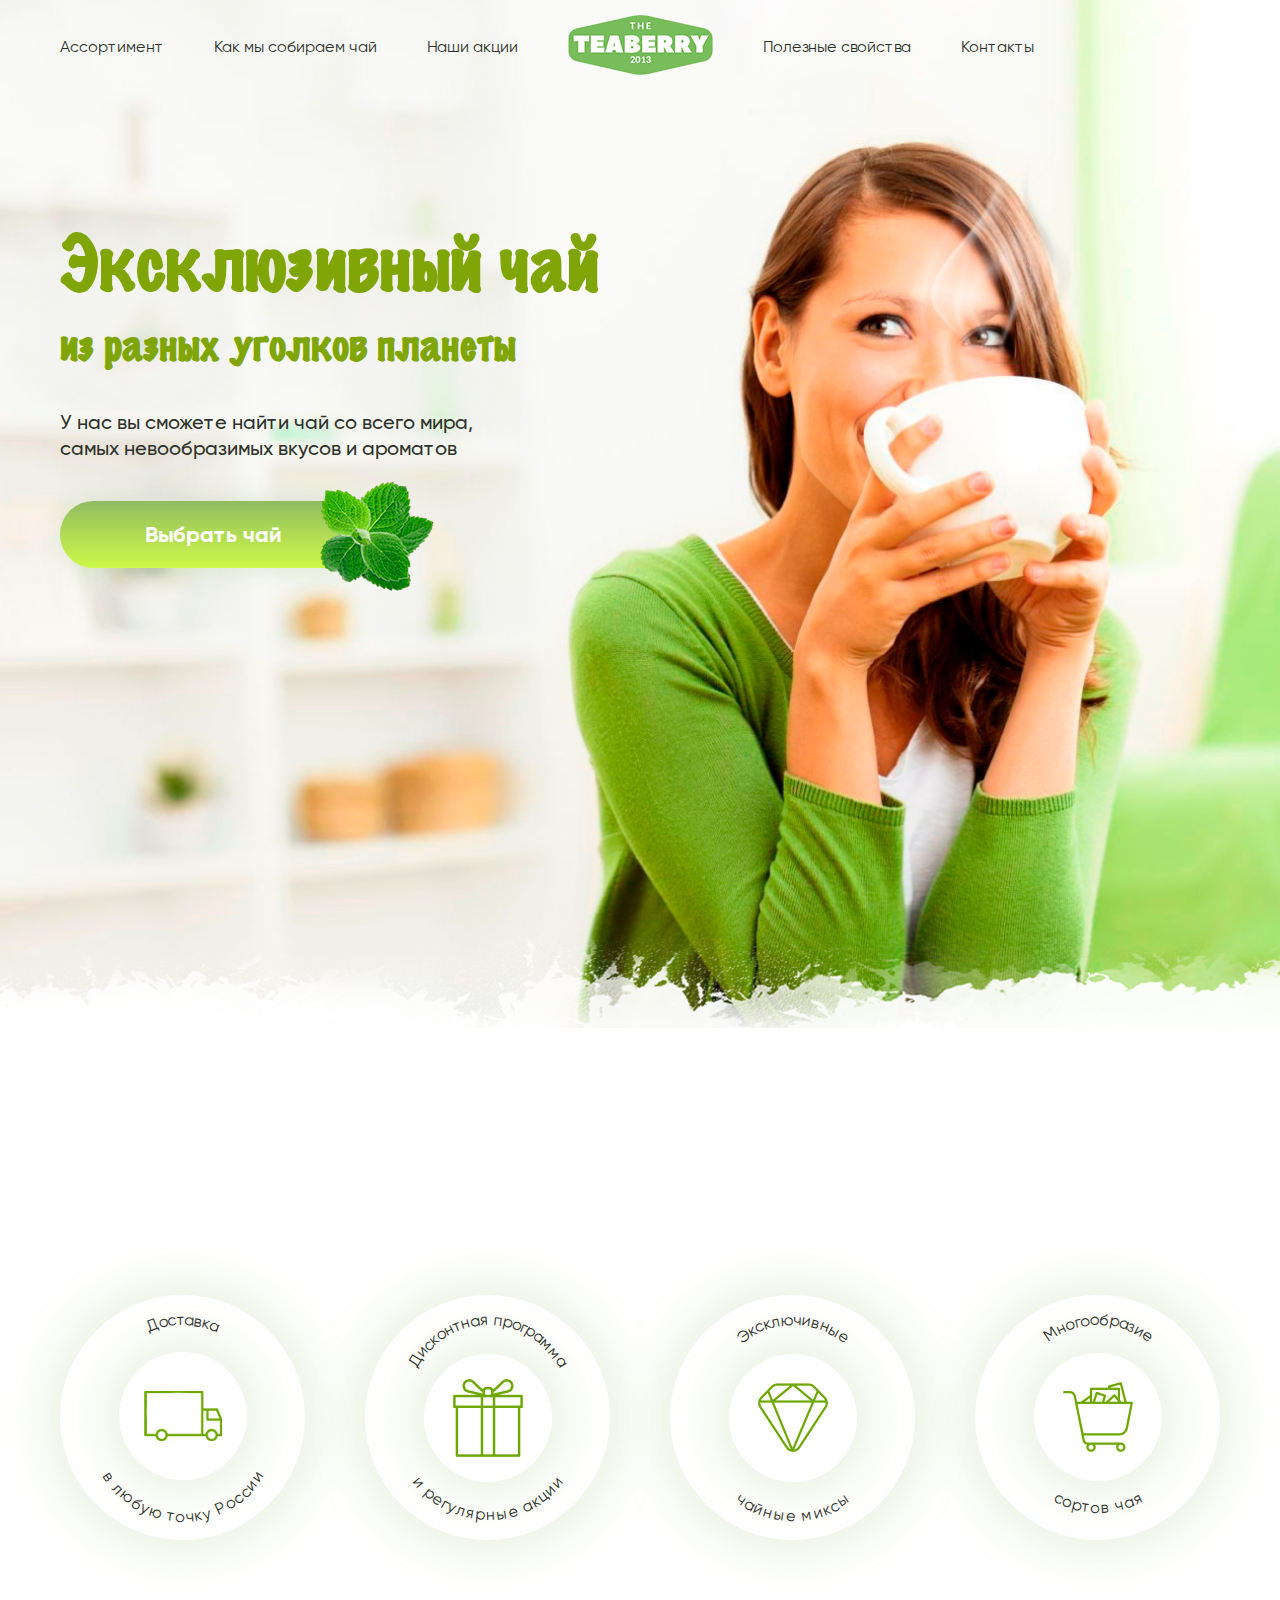
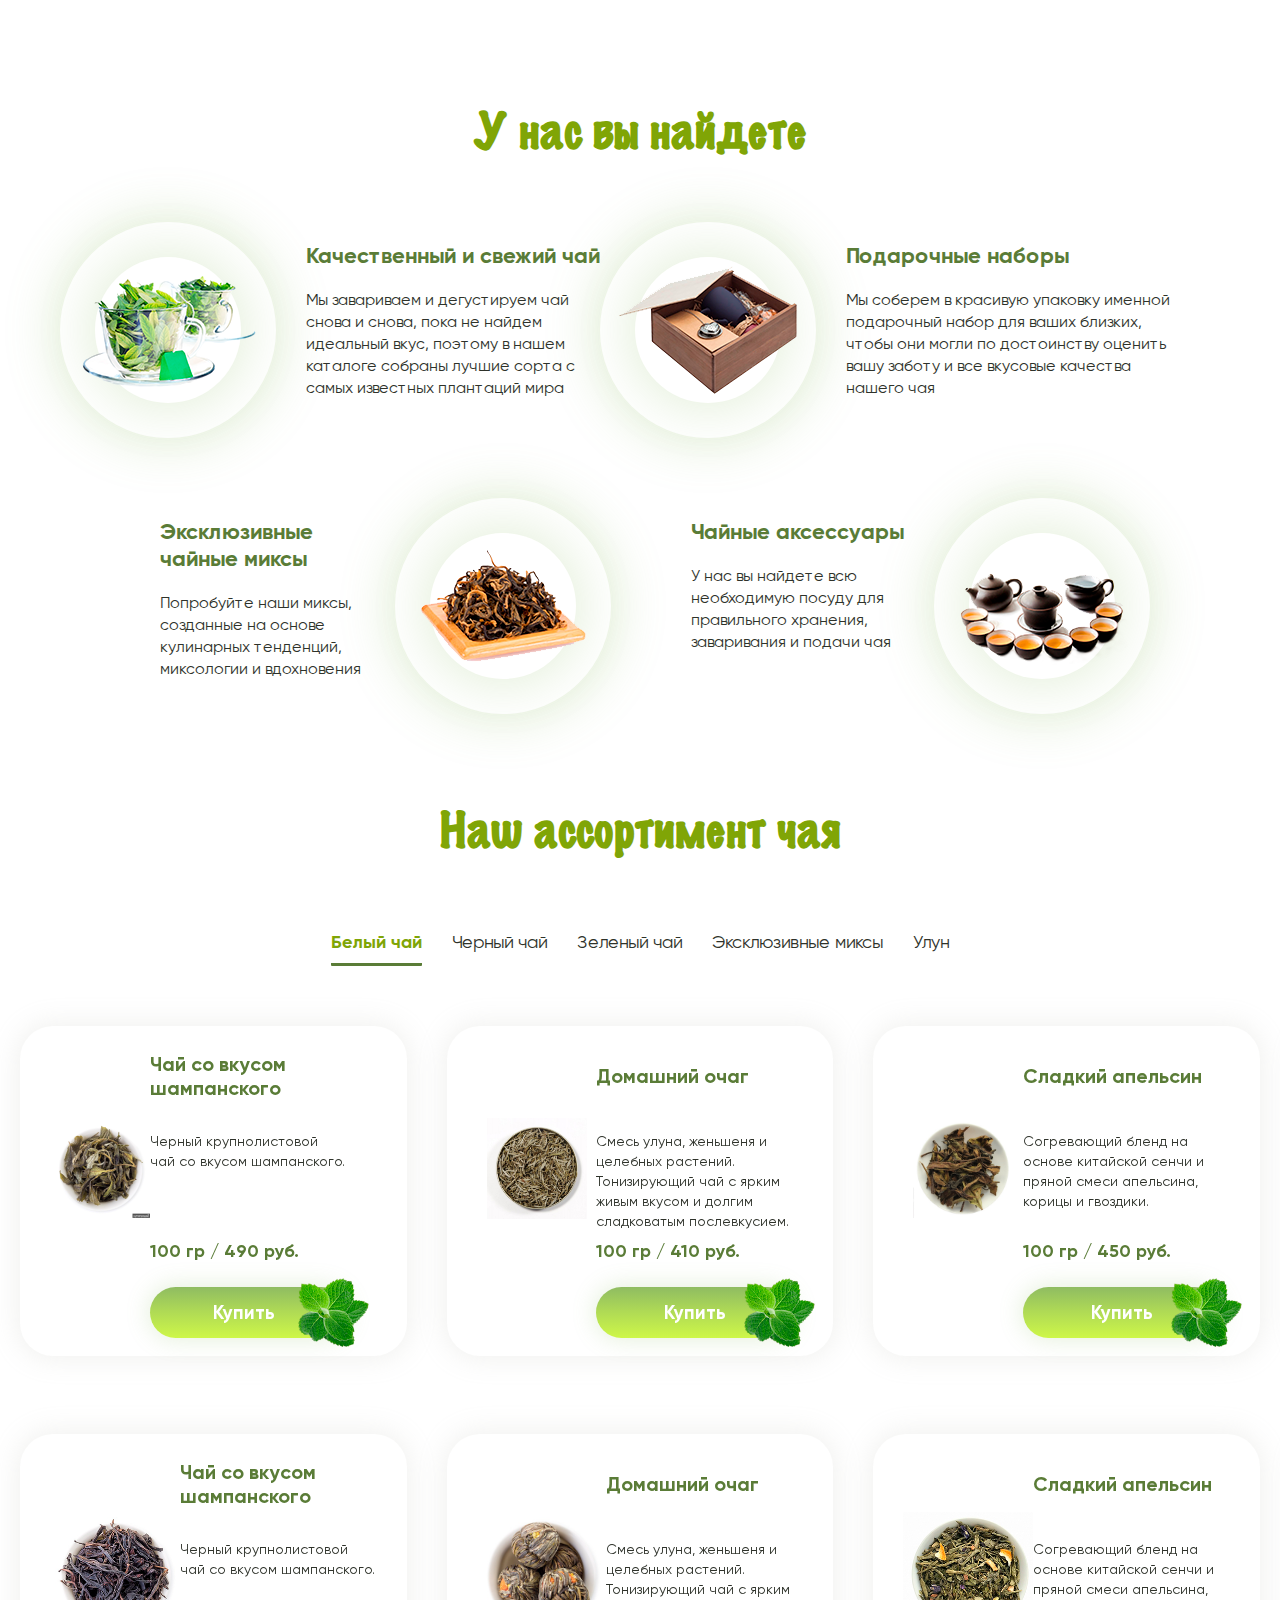
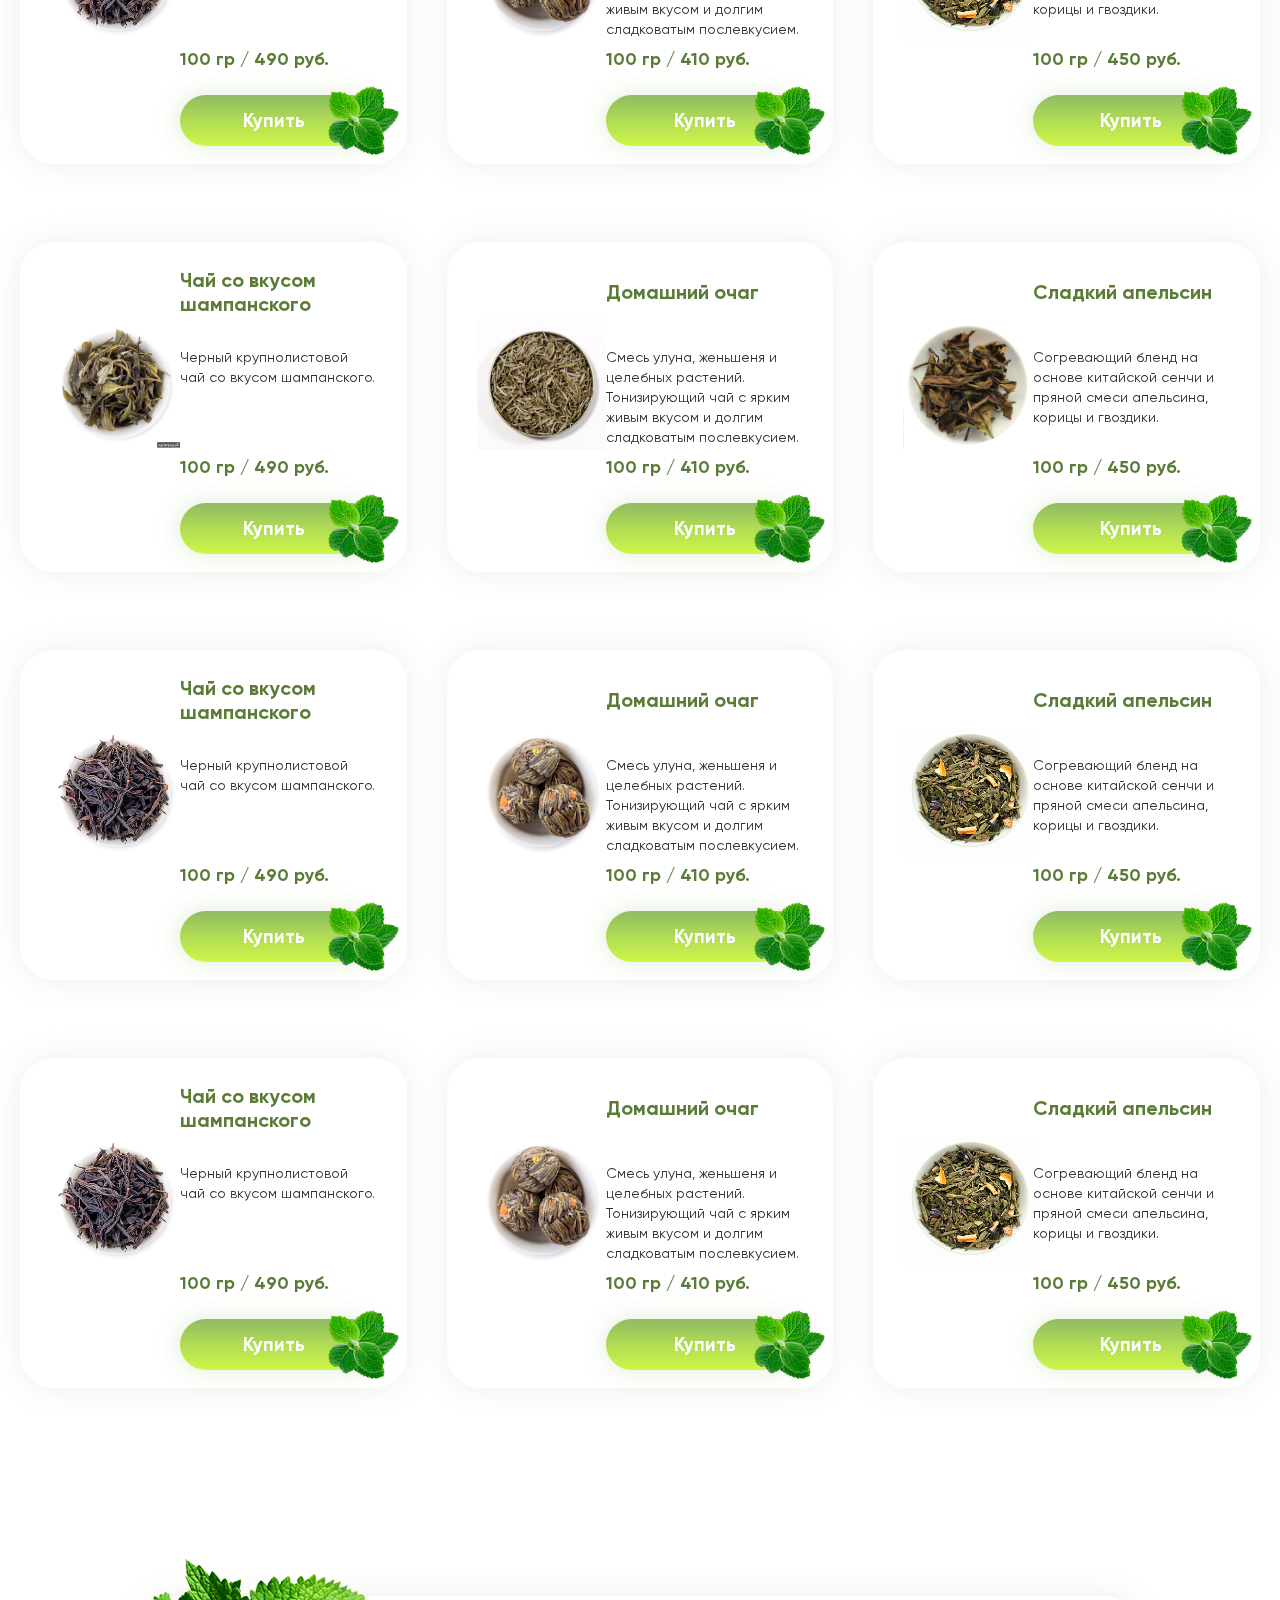
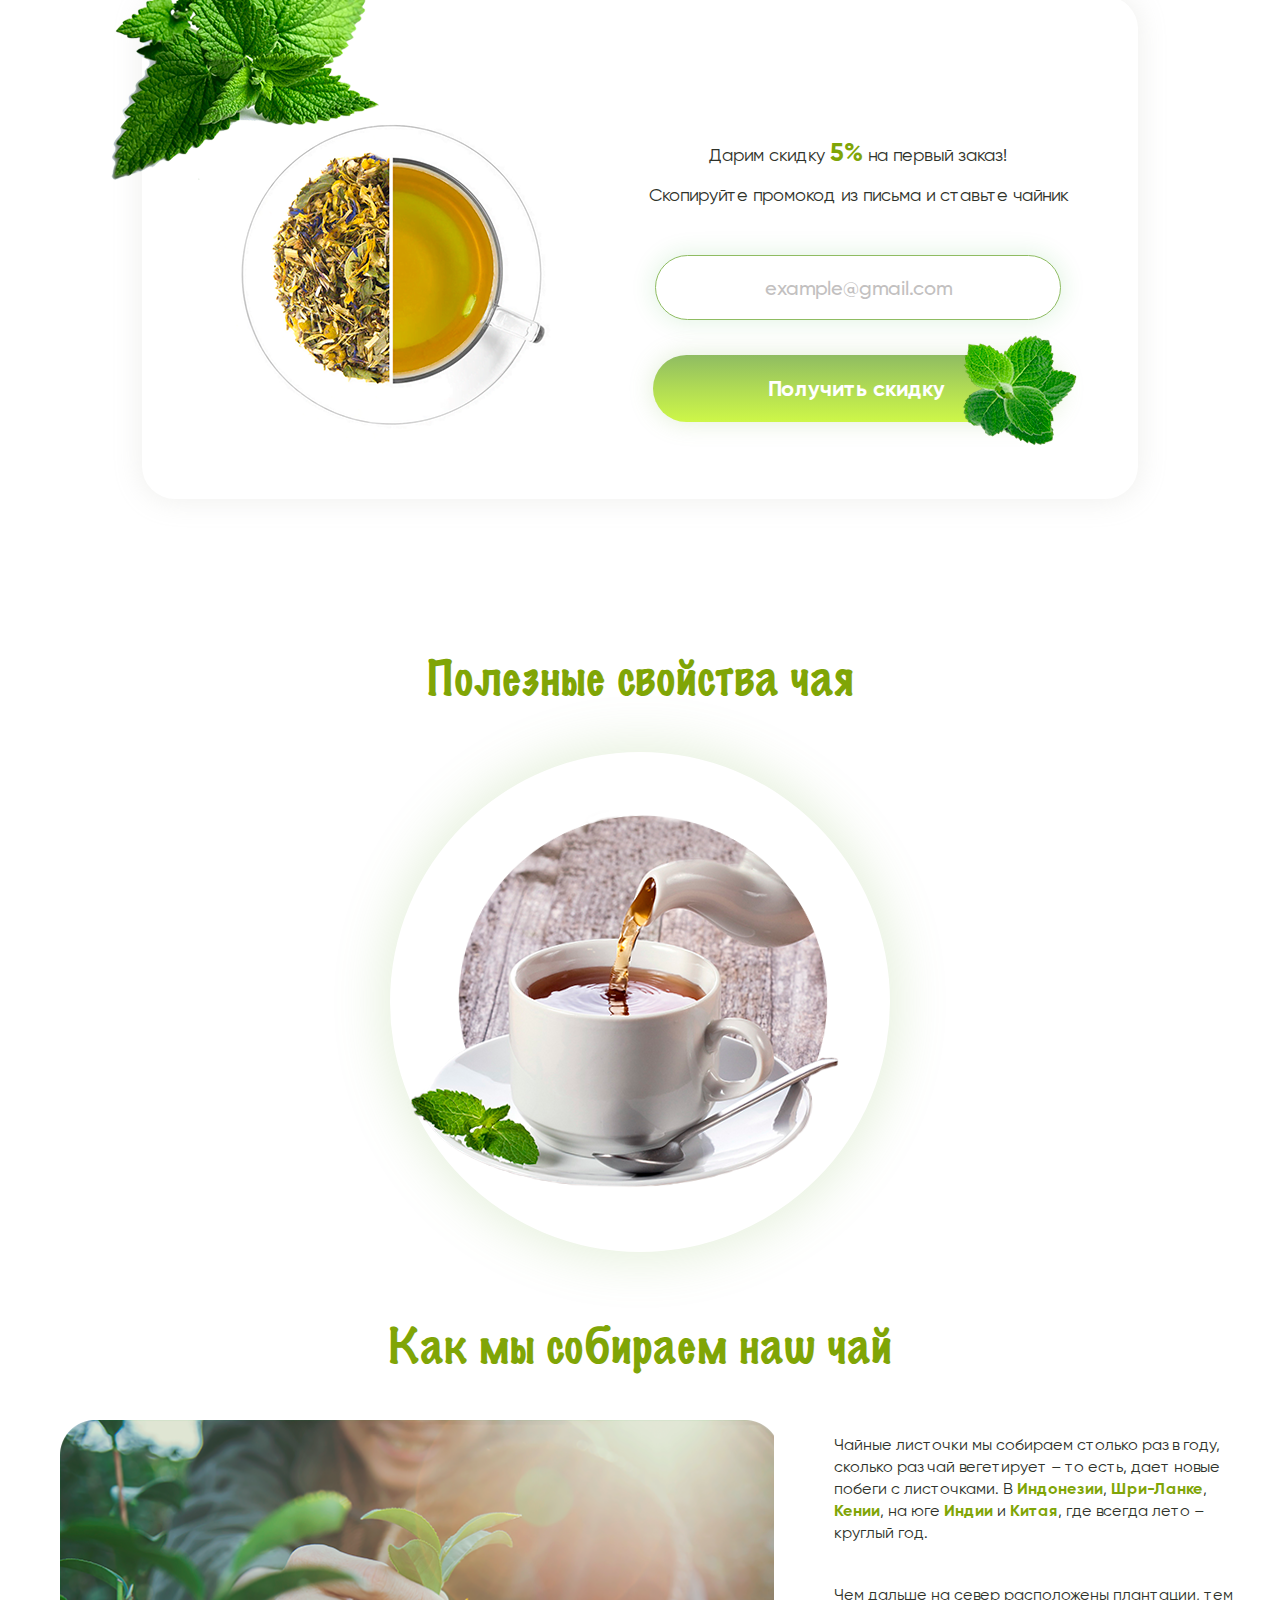
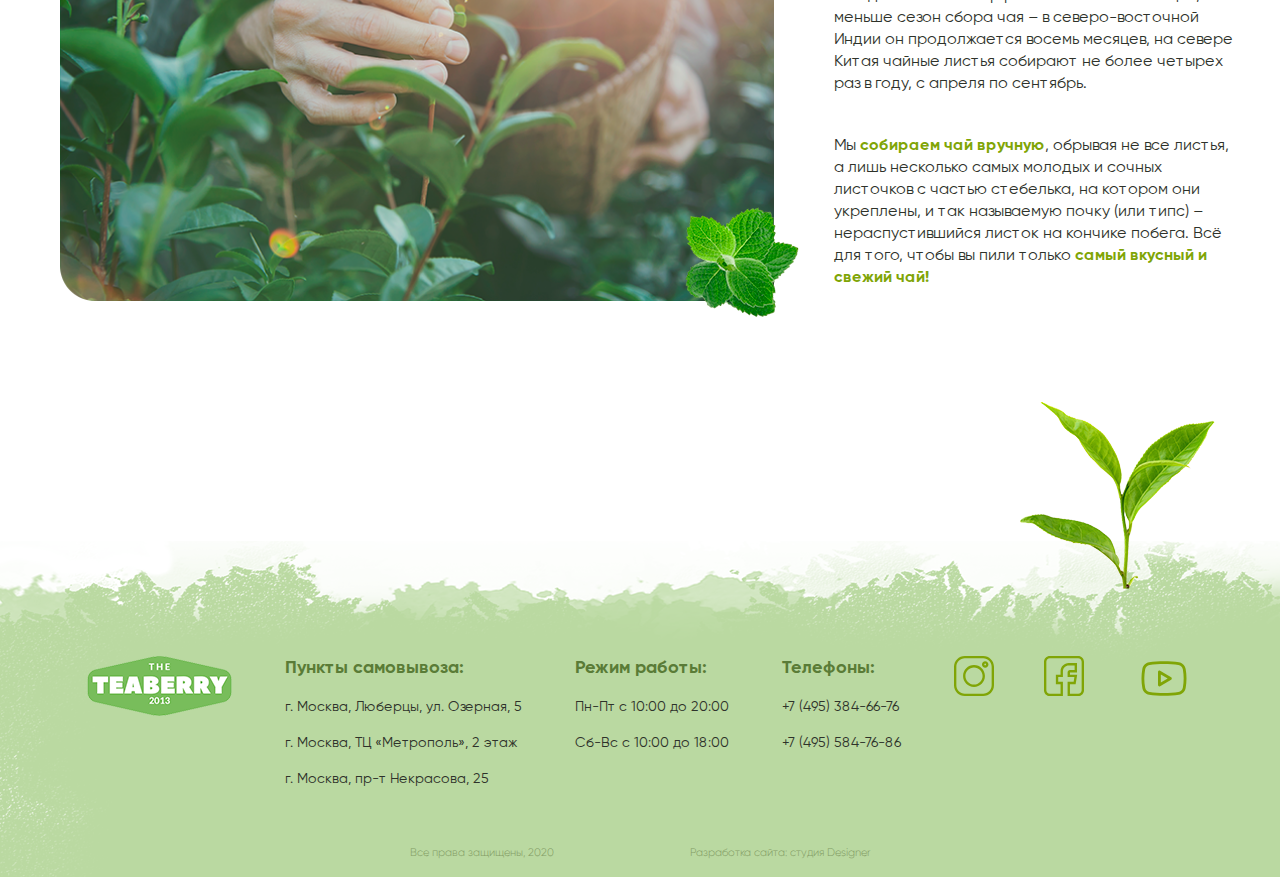
==== index.html @ 0e19d839 "'init'" ====
<!DOCTYPE html>
<html lang="en">
<head>
    <meta charset="UTF-8">
    <title>TeaBerry</title>
    <link rel="stylesheet" href="css/owl.carousel.min.css">
    <link rel="stylesheet" href="css/owl.theme.default.min.css">
    <link rel="stylesheet" href="css/magnific-popup.css"/>
    <link rel="stylesheet" href="css/animate.min.css"/>
    <link rel="stylesheet" href="css/slick.css">
    <link rel="stylesheet" href="css/slick-theme.css">
    <link rel="stylesheet" href="css/main.css">
    <link rel="stylesheet" href="css/adaptive.css">
    <meta name="viewport" content="width=device-width, initial-scale=1">
</head>
<body>

<div id="main">
    <div id="main-header">
        <div class="main-header-item">
            <a href="#assortment">Ассортимент</a>
        </div>
        <div class="main-header-item">
            <a href="#collect">Как мы собираем чай</a>
        </div>
        <div class="main-header-item">
            <a href="#stock">Наши акции</a>
        </div>
        <a class="main-header-item logo">
            <img src="images/logonew.png" alt="">
        </a>
        <div class="main-header-item">
            <a href="#properties">Полезные свойства</a>
        </div>
        <div class="main-header-item">
            <a href="#footer">Контакты</a>
        </div>
        <div id="burger">
            <svg height="384pt" viewBox="0 -53 384 384" width="384pt" xmlns="http://www.w3.org/2000/svg">
                <path d="m368 154.667969h-352c-8.832031 0-16-7.167969-16-16s7.167969-16 16-16h352c8.832031 0 16 7.167969 16 16s-7.167969 16-16 16zm0 0"/>
                <path d="m368 32h-352c-8.832031 0-16-7.167969-16-16s7.167969-16 16-16h352c8.832031 0 16 7.167969 16 16s-7.167969 16-16 16zm0 0"/>
                <path d="m368 277.332031h-352c-8.832031 0-16-7.167969-16-16s7.167969-16 16-16h352c8.832031 0 16 7.167969 16 16s-7.167969 16-16 16zm0 0"/>
            </svg>
        </div>
    </div>
    <div id="main-text">
        <h2 class="wow animate__fadeIn">Эксклюзивный чай <br>
            <span>из разных уголков планеты</span>
        </h2>
        <div id="main-text-description">
            У нас вы сможете найти чай со всего мира, самых невообразимых вкусов и ароматов
        </div>
        <div class="action">
            <button class="btn">Выбрать чай
                <img src="images/mint-btn.png" alt="">
            </button>
        </div>
    </div>
</div>

<div id="features">
    <div id="features-container">
        <h2 class="title wow animate__headShake">Почему выбирают нас?</h2>
        <div id="features-items">
            <div class="feature-item">
                <div id="top1">Доставка</div>
                <div class="feature-item-image first">
                    <img src="images/feature1.png" alt="">
                </div>
                <div id="down1">в любую точку России</div>
            </div>
            <div class="feature-item">
                <div id="top2">Дисконтная программа</div>
                <div class="feature-item-image second">
                    <img src="images/feature2.png" alt="">
                </div>
                <div id="down2">и регулярные акции</div>
            </div>
            <div class="feature-item">
                <div id="top3">Эксключивные</div>
                <div class="feature-item-image">
                    <img src="images/feature3.png" alt="">
                </div>
                <div id="down3">чайные миксы</div>
            </div>
            <div class="feature-item">
                <div id="top4">Многообразие</div>
                <div class="feature-item-image">
                    <img src="images/feature4.png" alt="">
                </div>
                <div id="down4">сортов чая</div>
            </div>
        </div>
    </div>
</div>

<div id="bought">
    <div id="bought-container">
        <h2 class="title">У нас вы найдете</h2>
        <div id="bought-items">
            <div class="bought-item">
                <div class="bought-item-image">
                    <div class="circle">
                        <img src="images/bought1.png" alt="">
                    </div>
                </div>
                <div class="bought-item-main">
                    <div class="bought-item-title">
                        Качественный и свежий чай
                    </div>
                    <div class="bought-item-text">
                        Мы завариваем и дегустируем чай снова и снова, пока не найдем идеальный вкус, поэтому в нашем
                        каталоге собраны лучшие сорта с самых известных плантаций мира
                    </div>
                </div>
            </div>
            <div class="bought-item">
                <div class="bought-item-image">
                    <div class="circle">
                        <img src="images/bought2.png" alt="">
                    </div>
                </div>
                <div class="bought-item-main">
                    <div class="bought-item-title">
                        Подарочные наборы
                    </div>
                    <div class="bought-item-text">
                        Мы соберем в красивую упаковку именной подарочный набор для ваших близких, чтобы они могли по
                        достоинству оценить вашу заботу и все вкусовые качества нашего чая
                    </div>
                </div>
            </div>
            <div class="bought-item">
                <div class="bought-item-image order">
                    <div class="circle">
                        <img src="images/bought3.png" alt="">
                    </div>
                </div>
                <div class="bought-item-main">
                    <div class="bought-item-title">
                        Эксклюзивные чайные миксы
                    </div>
                    <div class="bought-item-text">
                        Попробуйте наши миксы, созданные на основе кулинарных тенденций, миксологии и вдохновения
                    </div>
                </div>
            </div>
            <div class="bought-item">
                <div class="bought-item-image order">
                    <div class="circle">
                        <img src="images/bought4.png" alt="">
                    </div>
                </div>
                <div class="bought-item-main">
                    <div class="bought-item-title">
                        Чайные аксессуары
                    </div>
                    <div class="bought-item-text">
                        У нас вы найдете всю необходимую посуду для правильного хранения, заваривания и подачи чая
                    </div>
                </div>
            </div>
        </div>
    </div>
</div>

<div id="assortment">
    <h2 class="title">Наш ассортимент чая</h2>
    <div class="category-container">
        <div class="category active" data-id="white-container">Белый чай</div>
        <div class="category" data-id="black-container">Черный чай</div>
        <div class="category" data-id="green-container">Зеленый чай</div>
        <div class="category" data-id="exclusive-container">Эксклюзивные миксы</div>
        <div class="category" data-id="oolong-container">Улун</div>
    </div>
    <div id="white-container" class="products-container">
        <div class="loop owl-carousel">
            <div class="product-container">
                <div class="product-image">
                    <img src="images/white-tea-1.jpg">
                </div>
                <div class="product-content">
                    <div class="product-content-title">
                        <h2>Чай со вкусом шампанского</h2>
                    </div>
                    <div class="product-content-description">
                        Черный крупнолистовой чай со вкусом шампанского.
                    </div>
                    <div class="product-content-property">
                        100 гр / 490 руб.
                    </div>
                    <div class="product-action">
                        <a class="btn open-popup-link" href="#test-popup">Купить
                            <img src="images/mint-btn.png" alt="">
                        </a>
                    </div>
                </div>
            </div>
            <div class="product-container">
                <div class="product-image">
                    <img src="images/white-tea-2.jpg">
                </div>
                <div class="product-content">
                    <div class="product-content-title">
                        <h2>Домашний очаг</h2>
                    </div>
                    <div class="product-content-description">
                        Смесь улуна, женьшеня и целебных растений. Тонизирующий чай с ярким живым вкусом и долгим
                        сладковатым послевкусием.
                    </div>
                    <div class="product-content-property">
                        100 гр / 410 руб.
                    </div>
                    <div class="product-action">
                        <button class="btn">Купить
                            <img src="images/mint-btn.png" alt="">
                        </button>
                    </div>
                </div>
            </div>
            <div class="product-container">
                <div class="product-image">
                    <img src="images/white-tea-3.jpeg">
                </div>
                <div class="product-content">
                    <div class="product-content-title">
                        <h2>Сладкий апельсин</h2>
                    </div>
                    <div class="product-content-description">
                        Согревающий бленд на основе китайской сенчи и пряной смеси апельсина, корицы и гвоздики.
                    </div>
                    <div class="product-content-property">
                        100 гр / 450 руб.
                    </div>
                    <div class="product-action">
                        <button class="btn">Купить
                            <img src="images/mint-btn.png" alt="">
                        </button>
                    </div>
                </div>
            </div>
            <div class="product-container">
                <div class="product-image">
                    <img src="images/white-tea-4.jpg">
                </div>
                <div class="product-content">
                    <div class="product-content-title">
                        <h2>Сладкий апельсин</h2>
                    </div>
                    <div class="product-content-description">
                        Согревающий бленд на основе китайской сенчи и пряной смеси апельсина, корицы и гвоздики.
                    </div>
                    <div class="product-content-property">
                        100 гр / 450 руб.
                    </div>
                    <div class="product-action">
                        <button class="btn">Купить
                            <img src="images/mint-btn.png" alt="">
                        </button>
                    </div>
                </div>
            </div>
        </div>
    </div>
    <div id="black-container" class="products-container">
        <div class="loop owl-carousel">
            <div class="product-container">
                <div class="product-image">
                    <img src="images/exclusive1.png">
                </div>
                <div class="product-content">
                    <div class="product-content-title">
                        <h2>Чай со вкусом шампанского</h2>
                    </div>
                    <div class="product-content-description">
                        Черный крупнолистовой чай со вкусом шампанского.
                    </div>
                    <div class="product-content-property">
                        100 гр / 490 руб.
                    </div>
                    <div class="product-action">
                        <a class="btn open-popup-link" href="#test-popup">Купить
                            <img src="images/mint-btn.png" alt="">
                        </a>
                    </div>
                </div>
            </div>
            <div class="product-container">
                <div class="product-image">
                    <img src="images/exclusive2.png">
                </div>
                <div class="product-content">
                    <div class="product-content-title">
                        <h2>Домашний очаг</h2>
                    </div>
                    <div class="product-content-description">
                        Смесь улуна, женьшеня и целебных растений. Тонизирующий чай с ярким живым вкусом и долгим
                        сладковатым послевкусием.
                    </div>
                    <div class="product-content-property">
                        100 гр / 410 руб.
                    </div>
                    <div class="product-action">
                        <button class="btn">Купить
                            <img src="images/mint-btn.png" alt="">
                        </button>
                    </div>
                </div>
            </div>
            <div class="product-container">
                <div class="product-image">
                    <img src="images/exclusive3.png">
                </div>
                <div class="product-content">
                    <div class="product-content-title">
                        <h2>Сладкий апельсин</h2>
                    </div>
                    <div class="product-content-description">
                        Согревающий бленд на основе китайской сенчи и пряной смеси апельсина, корицы и гвоздики.
                    </div>
                    <div class="product-content-property">
                        100 гр / 450 руб.
                    </div>
                    <div class="product-action">
                        <button class="btn">Купить
                            <img src="images/mint-btn.png" alt="">
                        </button>
                    </div>
                </div>
            </div>
            <div class="product-container">
                <div class="product-image">
                    <img src="images/exclusive3.png">
                </div>
                <div class="product-content">
                    <div class="product-content-title">
                        <h2>Сладкий апельсин</h2>
                    </div>
                    <div class="product-content-description">
                        Согревающий бленд на основе китайской сенчи и пряной смеси апельсина, корицы и гвоздики.
                    </div>
                    <div class="product-content-property">
                        100 гр / 450 руб.
                    </div>
                    <div class="product-action">
                        <button class="btn">Купить
                            <img src="images/mint-btn.png" alt="">
                        </button>
                    </div>
                </div>
            </div>
        </div>
    </div>
    <div id="green-container" class="products-container">
        <div class="loop owl-carousel">
            <div class="product-container">
                <div class="product-image">
                    <img src="images/white-tea-1.jpg">
                </div>
                <div class="product-content">
                    <div class="product-content-title">
                        <h2>Чай со вкусом шампанского</h2>
                    </div>
                    <div class="product-content-description">
                        Черный крупнолистовой чай со вкусом шампанского.
                    </div>
                    <div class="product-content-property">
                        100 гр / 490 руб.
                    </div>
                    <div class="product-action">
                        <a class="btn open-popup-link" href="#test-popup">Купить
                            <img src="images/mint-btn.png" alt="">
                        </a>
                    </div>
                </div>
            </div>
            <div class="product-container">
                <div class="product-image">
                    <img src="images/white-tea-2.jpg">
                </div>
                <div class="product-content">
                    <div class="product-content-title">
                        <h2>Домашний очаг</h2>
                    </div>
                    <div class="product-content-description">
                        Смесь улуна, женьшеня и целебных растений. Тонизирующий чай с ярким живым вкусом и долгим
                        сладковатым послевкусием.
                    </div>
                    <div class="product-content-property">
                        100 гр / 410 руб.
                    </div>
                    <div class="product-action">
                        <button class="btn">Купить
                            <img src="images/mint-btn.png" alt="">
                        </button>
                    </div>
                </div>
            </div>
            <div class="product-container">
                <div class="product-image">
                    <img src="images/white-tea-3.jpeg">
                </div>
                <div class="product-content">
                    <div class="product-content-title">
                        <h2>Сладкий апельсин</h2>
                    </div>
                    <div class="product-content-description">
                        Согревающий бленд на основе китайской сенчи и пряной смеси апельсина, корицы и гвоздики.
                    </div>
                    <div class="product-content-property">
                        100 гр / 450 руб.
                    </div>
                    <div class="product-action">
                        <button class="btn">Купить
                            <img src="images/mint-btn.png" alt="">
                        </button>
                    </div>
                </div>
            </div>
            <div class="product-container">
                <div class="product-image">
                    <img src="images/white-tea-4.jpg">
                </div>
                <div class="product-content">
                    <div class="product-content-title">
                        <h2>Сладкий апельсин</h2>
                    </div>
                    <div class="product-content-description">
                        Согревающий бленд на основе китайской сенчи и пряной смеси апельсина, корицы и гвоздики.
                    </div>
                    <div class="product-content-property">
                        100 гр / 450 руб.
                    </div>
                    <div class="product-action">
                        <button class="btn">Купить
                            <img src="images/mint-btn.png" alt="">
                        </button>
                    </div>
                </div>
            </div>
        </div>
    </div>
    <div id="exclusive-container" class="products-container">
        <div class="loop owl-carousel">
            <div class="product-container">
                <div class="product-image">
                    <img src="images/exclusive1.png">
                </div>
                <div class="product-content">
                    <div class="product-content-title">
                        <h2>Чай со вкусом шампанского</h2>
                    </div>
                    <div class="product-content-description">
                        Черный крупнолистовой чай со вкусом шампанского.
                    </div>
                    <div class="product-content-property">
                        100 гр / 490 руб.
                    </div>
                    <div class="product-action">
                        <a class="btn open-popup-link" href="#test-popup">Купить
                            <img src="images/mint-btn.png" alt="">
                        </a>
                    </div>
                </div>
            </div>
            <div class="product-container">
                <div class="product-image">
                    <img src="images/exclusive2.png">
                </div>
                <div class="product-content">
                    <div class="product-content-title">
                        <h2>Домашний очаг</h2>
                    </div>
                    <div class="product-content-description">
                        Смесь улуна, женьшеня и целебных растений. Тонизирующий чай с ярким живым вкусом и долгим
                        сладковатым послевкусием.
                    </div>
                    <div class="product-content-property">
                        100 гр / 410 руб.
                    </div>
                    <div class="product-action">
                        <button class="btn">Купить
                            <img src="images/mint-btn.png" alt="">
                        </button>
                    </div>
                </div>
            </div>
            <div class="product-container">
                <div class="product-image">
                    <img src="images/exclusive3.png">
                </div>
                <div class="product-content">
                    <div class="product-content-title">
                        <h2>Сладкий апельсин</h2>
                    </div>
                    <div class="product-content-description">
                        Согревающий бленд на основе китайской сенчи и пряной смеси апельсина, корицы и гвоздики.
                    </div>
                    <div class="product-content-property">
                        100 гр / 450 руб.
                    </div>
                    <div class="product-action">
                        <button class="btn">Купить
                            <img src="images/mint-btn.png" alt="">
                        </button>
                    </div>
                </div>
            </div>
            <div class="product-container">
                <div class="product-image">
                    <img src="images/exclusive3.png">
                </div>
                <div class="product-content">
                    <div class="product-content-title">
                        <h2>Сладкий апельсин</h2>
                    </div>
                    <div class="product-content-description">
                        Согревающий бленд на основе китайской сенчи и пряной смеси апельсина, корицы и гвоздики.
                    </div>
                    <div class="product-content-property">
                        100 гр / 450 руб.
                    </div>
                    <div class="product-action">
                        <button class="btn">Купить
                            <img src="images/mint-btn.png" alt="">
                        </button>
                    </div>
                </div>
            </div>
        </div>
    </div>
    <div id="oolong-container" class="products-container">
        <div class="loop owl-carousel">
            <div class="product-container">
                <div class="product-image">
                    <img src="images/exclusive1.png">
                </div>
                <div class="product-content">
                    <div class="product-content-title">
                        <h2>Чай со вкусом шампанского</h2>
                    </div>
                    <div class="product-content-description">
                        Черный крупнолистовой чай со вкусом шампанского.
                    </div>
                    <div class="product-content-property">
                        100 гр / 490 руб.
                    </div>
                    <div class="product-action">
                        <a class="btn open-popup-link" href="#test-popup">Купить
                            <img src="images/mint-btn.png" alt="">
                        </a>
                    </div>
                </div>
            </div>
            <div class="product-container">
                <div class="product-image">
                    <img src="images/exclusive2.png">
                </div>
                <div class="product-content">
                    <div class="product-content-title">
                        <h2>Домашний очаг</h2>
                    </div>
                    <div class="product-content-description">
                        Смесь улуна, женьшеня и целебных растений. Тонизирующий чай с ярким живым вкусом и долгим
                        сладковатым послевкусием.
                    </div>
                    <div class="product-content-property">
                        100 гр / 410 руб.
                    </div>
                    <div class="product-action">
                        <button class="btn">Купить
                            <img src="images/mint-btn.png" alt="">
                        </button>
                    </div>
                </div>
            </div>
            <div class="product-container">
                <div class="product-image">
                    <img src="images/exclusive3.png">
                </div>
                <div class="product-content">
                    <div class="product-content-title">
                        <h2>Сладкий апельсин</h2>
                    </div>
                    <div class="product-content-description">
                        Согревающий бленд на основе китайской сенчи и пряной смеси апельсина, корицы и гвоздики.
                    </div>
                    <div class="product-content-property">
                        100 гр / 450 руб.
                    </div>
                    <div class="product-action">
                        <button class="btn">Купить
                            <img src="images/mint-btn.png" alt="">
                        </button>
                    </div>
                </div>
            </div>
            <div class="product-container">
                <div class="product-image">
                    <img src="images/exclusive3.png">
                </div>
                <div class="product-content">
                    <div class="product-content-title">
                        <h2>Сладкий апельсин</h2>
                    </div>
                    <div class="product-content-description">
                        Согревающий бленд на основе китайской сенчи и пряной смеси апельсина, корицы и гвоздики.
                    </div>
                    <div class="product-content-property">
                        100 гр / 450 руб.
                    </div>
                    <div class="product-action">
                        <button class="btn">Купить
                            <img src="images/mint-btn.png" alt="">
                        </button>
                    </div>
                </div>
            </div>
        </div>
    </div>
</div>

<div id="stock">
    <div id="stock-width">
        <div id="stock-container">
            <div id="stock-mint">
                <img src="images/stock-mint.png" alt="">
            </div>
            <div id="stock-image">
                <img src="images/stock.png" alt="">
            </div>
            <div id="stock-description">
                <div id="stock-title" class="wow animate__tada">
                    Акция для новых клиентов
                </div>
                <div id="stock-text">
                    Дарим скидку <span>5%</span> на первый заказ! <br>
                    Скопируйте промокод из письма и ставьте чайник
                </div>
                <div id="send">
                    <div id="stock-mail">
                        <form action="">
                            <input type="text" id="mail" placeholder="example@gmail.com">
                            <div class="error-input">Необходимо ввести E-mail</div>
                        </form>
                    </div>
                    <div class="action">
                        <button class="btn">Получить скидку
                            <img src="images/mint-btn.png" alt="">
                        </button>
                    </div>
                </div>
                <div id="answer">
                    <div id="answer-text">Мы отправили промокод на указанную почту.</div>
                </div>
            </div>
        </div>
    </div>
</div>

<div id="properties">
    <div id="properties-container">
        <div class="properties-title">
            Полезные свойства чая
        </div>
        <div id="properties-container-flex">
            <div id="properties-main">
                <div id="properties-image">
                    <img src="images/properties-bg.png" alt="">
                </div>
                <div id="first" class="properties-block wow animate__fadeInUp">
                    <div class="point">
                        <div class="white-point">
                            <div class="point-image">
                                <img src="images/properties1.png" alt="">
                            </div>
                            <div class="green-point">
                            </div>
                        </div>
                    </div>
                    <div class="properties-text">
                        <div class="point-text">
                            Чай богат полезными микроэлементами
                        </div>
                    </div>
                </div>
                <div id="second" class="properties-block wow animate__fadeInUp" data-wow-delay="1s">
                    <div class="point">
                        <div class="white-point">
                            <div class="point-image">
                                <img src="images/properties2.png" alt="">
                            </div>
                            <div class="green-point">
                            </div>
                        </div>
                    </div>
                    <div class="properties-text">
                        <div class="point-text">
                            Чай бодрит дух, повышает активность мозга, улучшает память
                        </div>
                    </div>
                </div>
                <div id="third" class="properties-block wow animate__fadeInUp" data-wow-delay="2s">
                    <div class="point">
                        <div class="white-point">
                            <div class="point-image">
                                <img src="images/properties3.png" alt="">
                            </div>
                            <div class="green-point">
                            </div>
                        </div>
                    </div>
                    <div class="properties-text">
                        <div class="point-text">
                            Чай нормализует деятельность сердца, кровеносных сосудов, пищеварительной системы
                        </div>
                    </div>
                </div>
                <div id="fourth" class="properties-block wow animate__fadeInUp" data-wow-delay="3s">
                    <div class="point">
                        <div class="white-point">
                            <div class="point-image">
                                <img src="images/properties4.png" alt="">
                            </div>
                            <div class="green-point">
                            </div>
                        </div>
                    </div>
                    <div class="properties-text">
                        <div class="point-text">
                            Чай эффективно предотвращает кариес
                        </div>
                    </div>
                </div>
                <div id="fifth" class="properties-block wow animate__fadeInUp" data-wow-delay="4s">
                    <div class="point">
                        <div class="white-point">
                            <div class="point-image">
                                <img src="images/properties5.png" alt="">
                            </div>
                            <div class="green-point">
                            </div>
                        </div>
                    </div>
                    <div class="properties-text">
                        <div class="point-text">
                            Чай снимает усталость и стимулирует обмен веществ
                        </div>
                    </div>
                </div>
                <div id="sixth" class="properties-block wow animate__fadeInUp" data-wow-delay="5s">
                    <div class="point">
                        <div class="white-point">
                            <div class="point-image">
                                <img src="images/properties6.png" alt="">
                            </div>
                            <div class="green-point">
                            </div>
                        </div>
                    </div>
                    <div class="properties-text">
                        <div class="point-text">
                            Чай подавляет рост злокачественных опухолей, и существенно снижает риск перерождения клеток
                            в
                            раковые
                        </div>
                    </div>
                </div>
            </div>
            <div id="properties-main-hide">
                <ul>
                    <li class="properties-main-hide-point">
                        Чай богат полезными микроэлементами
                    </li>
                    <li class="properties-main-hide-point">
                        Чай бодрит дух, повышает активность мозга, улучшает память
                    </li>
                    <li class="properties-main-hide-point">
                        Чай нормализует деятельность сердца, кровеносных сосудов, пищеварительной системы
                    </li>
                    <li class="properties-main-hide-point">
                        Чай эффективно предотвращает кариес
                    </li>
                    <li class="properties-main-hide-point">
                        Чай снимает усталость и стимулирует обмен веществ
                    </li>
                    <li class="properties-main-hide-point">
                        Чай подавляет рост злокачественных опухолей, и существенно снижает риск перерождения клеток в
                        раковые
                    </li>
                </ul>
            </div>
        </div>
    </div>
</div>

<div id="collect">
    <div class="properties-title">
        Как мы собираем наш чай
    </div>
    <div id="collect-container">
        <div id="collect-video" class="video-wrapper">
            <div class="video-overlay"></div>
            <iframe name="main" width="714" height="477" src="https://www.youtube.com/embed/PJIleDpRUfQ" frameborder="0"
                    allow="accelerometer; autoplay; encrypted-media; gyroscope; picture-in-picture"
                    allowfullscreen>
            </iframe>
        </div>
        <div id="collect-text">
            <div id="collect-mint">
                <img src="images/mint-btn.png" alt="">
            </div>
            <div id="collect-flower">
                <img src="images/collect-flower.png" alt="">
            </div>
            <div class="collect-text">
                Чайные листочки мы собираем столько раз в году, сколько раз чай вегетирует – то есть, дает новые побеги
                с листочками. В <span>Индонезии</span>, <span>Шри-Ланке</span>, <span>Кении</span>, на юге
                <span>Индии</span> и <span>Китая</span>, где всегда лето – круглый год.
            </div>
            <div class="collect-text">
                Чем дальше на север расположены плантации, тем меньше сезон сбора чая – в северо-восточной Индии он
                продолжается восемь месяцев, на севере Китая чайные листья собирают не более четырех раз в году, с
                апреля по сентябрь.
            </div>
            <div class="collect-text">
                Мы <span>собираем чай вручную</span>, обрывая не все листья, а лишь несколько самых молодых и сочных
                листочков с
                частью стебелька, на котором они укреплены, и так называемую почку (или типс) – нераспустившийся листок
                на кончике побега. Всё для того, чтобы вы пили только <span>самый вкусный и свежий чай!</span>
            </div>
        </div>
    </div>
</div>

<div id="footer">
    <div id="footer-container">
        <div class="logo">
            <img src="images/logonew.png" alt="">
            <div id="footer-icon-hide">
                <div class="footer-svg">
                    <svg width="40" height="40" viewBox="0 0 512.00096 512.00096" xmlns="http://www.w3.org/2000/svg">
                        <path d="m373.40625 0h-234.8125c-76.421875 0-138.59375 62.171875-138.59375 138.59375v234.816406c0 76.417969 62.171875 138.589844 138.59375 138.589844h234.816406c76.417969 0 138.589844-62.171875 138.589844-138.589844v-234.816406c0-76.421875-62.171875-138.59375-138.59375-138.59375zm108.578125 373.410156c0 59.867188-48.707031 108.574219-108.578125 108.574219h-234.8125c-59.871094 0-108.578125-48.707031-108.578125-108.574219v-234.816406c0-59.871094 48.707031-108.578125 108.578125-108.578125h234.816406c59.867188 0 108.574219 48.707031 108.574219 108.578125zm0 0"></path>
                        <path d="m256 116.003906c-77.195312 0-139.996094 62.800782-139.996094 139.996094s62.800782 139.996094 139.996094 139.996094 139.996094-62.800782 139.996094-139.996094-62.800782-139.996094-139.996094-139.996094zm0 249.976563c-60.640625 0-109.980469-49.335938-109.980469-109.980469 0-60.640625 49.339844-109.980469 109.980469-109.980469 60.644531 0 109.980469 49.339844 109.980469 109.980469 0 60.644531-49.335938 109.980469-109.980469 109.980469zm0 0"></path>
                        <path d="m399.34375 66.285156c-22.8125 0-41.367188 18.558594-41.367188 41.367188 0 22.8125 18.554688 41.371094 41.367188 41.371094s41.371094-18.558594 41.371094-41.371094-18.558594-41.367188-41.371094-41.367188zm0 52.71875c-6.257812 0-11.351562-5.09375-11.351562-11.351562 0-6.261719 5.09375-11.351563 11.351562-11.351563 6.261719 0 11.355469 5.089844 11.355469 11.351563 0 6.257812-5.09375 11.351562-11.355469 11.351562zm0 0"></path>
                    </svg>
                </div>
                <div class="footer-svg">
                    <svg width="40" height="40" viewBox="0 0 512 512" xmlns="http://www.w3.org/2000/svg">
                        <path d="m75 512h167v-182h-60v-60h60v-75c0-41.355469 33.644531-75 75-75h75v60h-60c-16.542969 0-30 13.457031-30 30v60h87.292969l-10 60h-77.292969v182h135c41.355469 0 75-33.644531 75-75v-362c0-41.355469-33.644531-75-75-75h-362c-41.355469 0-75 33.644531-75 75v362c0 41.355469 33.644531 75 75 75zm-45-437c0-24.8125 20.1875-45 45-45h362c24.8125 0 45 20.1875 45 45v362c0 24.8125-20.1875 45-45 45h-105v-122h72.707031l20-120h-92.707031v-30h90v-120h-105c-57.898438 0-105 47.101562-105 105v45h-60v120h60v122h-137c-24.8125 0-45-20.1875-45-45zm0 0"></path>
                    </svg>
                </div>
                <div class="footer-svg">
                    <svg enable-background="new 0 0 24 24" height="45" viewBox="0 0 24 24" width="60"
                         xmlns="http://www.w3.org/2000/svg">
                        <path d="m9.939 7.856c-.497-.297-1.134.062-1.134.644v7c0 .585.638.939 1.134.645l5.869-3.495c.488-.291.487-.997.001-1.289zm.366 6.325v-4.36l3.655 2.183z"></path>
                        <path d="m19.904 3.271c-4.653-.691-11.153-.691-15.808 0-1.862.276-3.329 1.738-3.649 3.636-.596 3.523-.596 6.664 0 10.186.32 1.899 1.787 3.36 3.649 3.636 2.332.346 5.124.519 7.915.519 2.786 0 5.571-.172 7.894-.518 1.86-.276 3.326-1.737 3.648-3.636.596-3.523.596-6.665 0-10.188-.32-1.897-1.787-3.359-3.649-3.635zm2.17 13.573c-.213 1.256-1.173 2.222-2.39 2.402-4.518.671-10.838.671-15.368-.001-1.218-.181-2.179-1.146-2.391-2.402-.574-3.394-.574-6.291 0-9.687.213-1.256 1.173-2.22 2.392-2.402 2.262-.335 4.973-.503 7.682-.503 2.711 0 5.422.168 7.684.503 1.218.181 2.179 1.146 2.391 2.402.574 3.396.574 6.293 0 9.688z"></path>
                    </svg>
                </div>
            </div>
        </div>
        <div class="footer-block">
            <div class="footer-title">Пункты самовывоза:</div>
            <div class="footer-block-hide">
                <div class="footer-item">г. Москва, Люберцы, ул. Озерная, 5</div>
                <div class="footer-item">г. Москва, ТЦ «Метрополь», 2 этаж</div>
                <div class="footer-item">г. Москва, пр-т Некрасова, 25</div>
            </div>
        </div>
        <div class="footer-block">
            <div class="footer-title">Режим работы:</div>
            <div class="footer-block-hide">
                <div class="footer-item">Пн-Пт с 10:00 до 20:00</div>
                <div class="footer-item">Сб-Вс с 10:00 до 18:00</div>
            </div>
        </div>
        <div class="footer-block">
            <div class="footer-title">Телефоны:</div>
            <div class="footer-block-hide">
                <div class="footer-item">+7 (495) 384-66-76</div>
                <div class="footer-item">+7 (495) 584-76-86</div>
            </div>
        </div>
        <div id="footer-icon">
            <div class="footer-svg">
                <svg width="40" height="40" viewBox="0 0 512.00096 512.00096" xmlns="http://www.w3.org/2000/svg">
                    <path d="m373.40625 0h-234.8125c-76.421875 0-138.59375 62.171875-138.59375 138.59375v234.816406c0 76.417969 62.171875 138.589844 138.59375 138.589844h234.816406c76.417969 0 138.589844-62.171875 138.589844-138.589844v-234.816406c0-76.421875-62.171875-138.59375-138.59375-138.59375zm108.578125 373.410156c0 59.867188-48.707031 108.574219-108.578125 108.574219h-234.8125c-59.871094 0-108.578125-48.707031-108.578125-108.574219v-234.816406c0-59.871094 48.707031-108.578125 108.578125-108.578125h234.816406c59.867188 0 108.574219 48.707031 108.574219 108.578125zm0 0"></path>
                    <path d="m256 116.003906c-77.195312 0-139.996094 62.800782-139.996094 139.996094s62.800782 139.996094 139.996094 139.996094 139.996094-62.800782 139.996094-139.996094-62.800782-139.996094-139.996094-139.996094zm0 249.976563c-60.640625 0-109.980469-49.335938-109.980469-109.980469 0-60.640625 49.339844-109.980469 109.980469-109.980469 60.644531 0 109.980469 49.339844 109.980469 109.980469 0 60.644531-49.335938 109.980469-109.980469 109.980469zm0 0"></path>
                    <path d="m399.34375 66.285156c-22.8125 0-41.367188 18.558594-41.367188 41.367188 0 22.8125 18.554688 41.371094 41.367188 41.371094s41.371094-18.558594 41.371094-41.371094-18.558594-41.367188-41.371094-41.367188zm0 52.71875c-6.257812 0-11.351562-5.09375-11.351562-11.351562 0-6.261719 5.09375-11.351563 11.351562-11.351563 6.261719 0 11.355469 5.089844 11.355469 11.351563 0 6.257812-5.09375 11.351562-11.355469 11.351562zm0 0"></path>
                </svg>
            </div>
            <div class="footer-svg">
                <svg width="40" height="40" viewBox="0 0 512 512" xmlns="http://www.w3.org/2000/svg">
                    <path d="m75 512h167v-182h-60v-60h60v-75c0-41.355469 33.644531-75 75-75h75v60h-60c-16.542969 0-30 13.457031-30 30v60h87.292969l-10 60h-77.292969v182h135c41.355469 0 75-33.644531 75-75v-362c0-41.355469-33.644531-75-75-75h-362c-41.355469 0-75 33.644531-75 75v362c0 41.355469 33.644531 75 75 75zm-45-437c0-24.8125 20.1875-45 45-45h362c24.8125 0 45 20.1875 45 45v362c0 24.8125-20.1875 45-45 45h-105v-122h72.707031l20-120h-92.707031v-30h90v-120h-105c-57.898438 0-105 47.101562-105 105v45h-60v120h60v122h-137c-24.8125 0-45-20.1875-45-45zm0 0"></path>
                </svg>
            </div>
            <div class="footer-svg">
                <svg enable-background="new 0 0 24 24" height="45" viewBox="0 0 24 24" width="60"
                     xmlns="http://www.w3.org/2000/svg">
                    <path d="m9.939 7.856c-.497-.297-1.134.062-1.134.644v7c0 .585.638.939 1.134.645l5.869-3.495c.488-.291.487-.997.001-1.289zm.366 6.325v-4.36l3.655 2.183z"></path>
                    <path d="m19.904 3.271c-4.653-.691-11.153-.691-15.808 0-1.862.276-3.329 1.738-3.649 3.636-.596 3.523-.596 6.664 0 10.186.32 1.899 1.787 3.36 3.649 3.636 2.332.346 5.124.519 7.915.519 2.786 0 5.571-.172 7.894-.518 1.86-.276 3.326-1.737 3.648-3.636.596-3.523.596-6.665 0-10.188-.32-1.897-1.787-3.359-3.649-3.635zm2.17 13.573c-.213 1.256-1.173 2.222-2.39 2.402-4.518.671-10.838.671-15.368-.001-1.218-.181-2.179-1.146-2.391-2.402-.574-3.394-.574-6.291 0-9.687.213-1.256 1.173-2.22 2.392-2.402 2.262-.335 4.973-.503 7.682-.503 2.711 0 5.422.168 7.684.503 1.218.181 2.179 1.146 2.391 2.402.574 3.396.574 6.293 0 9.688z"></path>
                </svg>
            </div>
        </div>
        <div id="footer-block-hide">
            <div class="footer-block">
                <div class="footer-title">Пункты самовывоза:</div>
                <div class="footer-block-hide">
                    <div class="footer-item">г. Москва, Люберцы, ул. Озерная, 5</div>
                    <div class="footer-item">г. Москва, ТЦ «Метрополь», 2 этаж</div>
                    <div class="footer-item">г. Москва, пр-т Некрасова, 25</div>
                </div>
            </div>
            <div class="footer-block">
                <div class="footer-title">Режим работы:</div>
                <div class="footer-block-hide">
                    <div class="footer-item">Пн-Пт с 10:00 до 20:00</div>
                    <div class="footer-item">Сб-Вс с 10:00 до 18:00</div>
                </div>
            </div>
            <div class="footer-block">
                <div class="footer-title">Телефоны:</div>
                <div class="footer-block-hide">
                    <div class="footer-item">+7 (495) 384-66-76</div>
                    <div class="footer-item">+7 (495) 584-76-86</div>
                </div>
            </div>
        </div>
    </div>
    <div id="footer-down">
        <div class="gray">Все права защищены, 2020</div>
        <div class="gray">Разработка сайта: студия Designer</div>
    </div>
</div>

<div id="test-popup" class="white-popup mfp-hide">
    <div id="popup-content">
        <h2>Оформление</h2>
        <div id="popup-choose">
            <div class="popup-input">
                <form action="">
                    <input type="text" placeholder="Ваш заказ" id="order">
                    <div class="popup-input">Введите данные</div>
                </form>
            </div>
            <div class="popup-input">
                <form action="">
                    <input type="text" placeholder="Кол-во грамм" id="amount">
                    <div class="popup-input">Введите данные</div>
                </form>
            </div>
            <div class="popup-input">
                <form action="">
                    <input type="text" placeholder="Ваше имя" id="name">
                    <div class="popup-input">Введите данные</div>
                </form>
            </div>
            <div class="popup-input">
                <form action="">
                    <input type="text" placeholder="Ваш телефон" id="phone">
                    <div class="popup-input">Введите данные</div>
                </form>
            </div>
        </div>
        <div id="popup-action">
            <button class="btn">Оформить заказ
                <img src="images/mint-btn.png" alt="">
            </button>
        </div>
    </div>
    <div id="popup-content-second">
        <h2>Спасибо!</h2>
        <div id="popup-text">
            Мы начали собирать ваш заказ. Наш менеджер свяжется с вами в течение 15 минут.
        </div>
    </div>
</div>


<script src="js/jquery.min.js"></script>
<script src="js/owl.carousel.min.js"></script>
<script src="js/wow.min.js"></script>
<script src="js/jquery.magnific-popup.min.js"></script>
<script src="js/slick.min.js"></script>
<script src="js/circletype.min.js"></script>
<script src="js/main.js"></script>

</body>
</html>
---- css/main.css ----
body {
    margin: 0;
}

@font-face {
    font-family: "GilroyLight";
    src: url("../fonts/Gilroy-Light.otf");
}

@font-face {
    font-family: "GilroyBold";
    src: url("../fonts/GilroyBold.ttf");
}

@font-face {
    font-family: "GilroyRegular";
    src: url("../fonts/GilroyRegular.ttf");
}

@font-face {
    font-family: "GilroyMedium";
    src: url("../fonts/GilroyMedium.ttf");
}

@font-face {
    font-family: "MarkerFeltThin";
    src: url("../fonts/MarkerFelt-Thin.otf");
}

#main {
    background: url("../images/main-bg.png");
    height: 1028px;
    background-position: bottom center;
    background-size: cover;
}

#main #main-header {
    display: flex;
    align-items: center;
    justify-content: flex-start;
    margin: 0 auto;
    max-width: 1160px;
    padding: 0 20px;
}

#main #main-header #burger {
    display: none;
}

#main #main-header .main-header-item {
    margin: 15px 25px;
}

#main #main-header .main-header-item:first-child {
    margin-left: 0;
}

#main #main-header .main-header-item a {
    text-decoration: none;
    font-size: 16px;
    font-family: "GilroyRegular", sans-serif;
    color: rgb(46, 50, 42);
    line-height: 1.25;
}

#main #main-text {
    margin: 0 auto;
    max-width: 1160px;
    padding: 0 20px;
}

#main #main-text h2 {
    font-size: 70px;
    font-family: "MarkerFeltThin", sans-serif;
    color: rgb(128, 165, 6);
    text-align: left;
    max-width: 560px;
    margin: 140px 0 35px 0;
}

#main #main-text h2 span {
    font-size: 40px;
    font-family: "MarkerFeltThin", sans-serif;
    color: rgb(128, 165, 6);
    -moz-transform: matrix(1.02341679926681, 0, 0, 1, 0, 0);
    -webkit-transform: matrix(1.02341679926681, 0, 0, 1, 0, 0);
    -ms-transform: matrix(1.02341679926681, 0, 0, 1, 0, 0);
}

#main #main-text #main-text-description {
    font-size: 20px;
    font-family: "GilroyMedium", sans-serif;
    color: rgb(46, 50, 42);
    line-height: 1.3;
    text-align: left;
    max-width: 437px;
    margin-bottom: 40px;
}

.btn {
    font-size: 22px;
    font-family: "GilroyBold", sans-serif;
    color: rgb(255, 255, 255);
    padding: 20px 82px;
    box-sizing: border-box;
    background-image: -moz-linear-gradient(90deg, rgb(206, 247, 72) 0%, rgb(175, 218, 85) 52%, rgb(143, 188, 98) 100%);
    background-image: -webkit-linear-gradient(90deg, rgb(206, 247, 72) 0%, rgb(175, 218, 85) 52%, rgb(143, 188, 98) 100%);
    background-image: -ms-linear-gradient(90deg, rgb(206, 247, 72) 0%, rgb(175, 218, 85) 52%, rgb(143, 188, 98) 100%);
    box-shadow: 0px 0px 22.5px 2.5px rgba(143, 188, 98, 0.21);
    border-radius: 40px;
    border: none;
    width: 305px;
    height: 67px;
    outline: none;
    position: absolute;
    cursor: pointer;
}

.btn:hover {
    background-image: -moz-linear-gradient(90deg, rgb(143, 188, 98) 0%, rgb(175, 218, 85) 48%, rgb(206, 247, 72) 100%);
    background-image: -webkit-linear-gradient(90deg, rgb(143, 188, 98) 0%, rgb(175, 218, 85) 48%, rgb(206, 247, 72) 100%);
    background-image: -ms-linear-gradient(90deg, rgb(143, 188, 98) 0%, rgb(175, 218, 85) 48%, rgb(206, 247, 72) 100%);
    box-shadow: 0px 0px 22.5px 2.5px rgba(143, 188, 98, 0.21);
}

.btn img {
    position: relative;
    right: -164px;
    top: -67px;
}

#features {
    padding: 120px 0 134px 0;
}

#features-container, #bought-container {
    margin: 0 auto;
    max-width: 1160px;
    padding: 0 20px;
}

#features-container #features-items {
    display: flex;
    align-items: center;
    flex-wrap: wrap;
    margin: 0 auto;
}

#features-container #features-items .feature-item {
    border-radius: 50%;
    background-color: rgb(255, 255, 255);
    box-shadow: 0px 0px 47.31px 9.69px rgba(143, 188, 98, 0.21);
    width: 245px;
    height: 245px;
    margin-right: 60px;
}

#features-container #features-items .feature-item:last-child {
    margin-right: 0;
}

#top1, #top2, #top3, #top4 {
    font-size: 16px;
    font-family: "GilroyRegular", sans-serif;
    color: rgb(46, 50, 42);
    text-align: center;
    margin-top: 15px;
}

#features-container #features-items .feature-item .feature-item-image {
    border-radius: 50%;
    background-color: rgb(255, 255, 255);
    box-shadow: 0px 0px 47.31px 9.69px rgba(143, 188, 98, 0.21);
    width: 128px;
    height: 128px;
    margin: 0 auto;
    display: flex;
    justify-content: center;
    align-items: center;
    margin-top: 9px;
}

#features-container #features-items .feature-item .first {
    margin-top: 18px;
    margin-bottom: -9px;
}

#features-container #features-items .feature-item .second {
    margin-top: -15px;
    margin-bottom: -6px;
}

#down1, #down2, #down3, #down4 {
    font-size: 16px;
    font-family: "GilroyRegular", sans-serif;
    color: rgb(46, 50, 42);
    margin-bottom: 15px;
}

#down3, #down4 {
    margin-top: 10px;
}

#top2 div {
    height: 2em;
}

h2.title {
    font-size: 45px;
    font-family: "MarkerFeltThin", sans-serif;
    color: rgb(128, 165, 6);
    text-align: center;
    margin-bottom: 65px;
}

#bought-items {
    display: flex;
    align-items: center;
    flex-wrap: wrap;
}

#bought-items .bought-item {
    display: flex;
    margin-bottom: 60px;
}

#bought-items .bought-item:nth-child(2n) {
    margin-right: 0;
}

#bought-items .bought-item .bought-item-image {
    border-radius: 50%;
    background-color: rgb(255, 255, 255);
    box-shadow: 0px 0px 47.31px 9.69px rgba(143, 188, 98, 0.21);
    width: 216px;
    height: 216px;
}

#bought-items .bought-item .bought-item-image .circle {
    border-radius: 50%;
    background-color: rgb(255, 255, 255);
    box-shadow: 0px 0px 47.31px 9.69px rgba(143, 188, 98, 0.21);
    width: 146px;
    height: 146px;
    margin: 35px;
    display: flex;
    justify-content: center;
    align-items: center;
}

#bought-items .bought-item .bought-item-main {
    margin-left: 30px;
}

#bought-items .bought-item:nth-child(2) .bought-item-main .bought-item-text {
    width: 335px;
}

#bought-items .bought-item:nth-child(3) .bought-item-main {
    margin-left: 100px;
}

#bought-items .bought-item:nth-child(4) .bought-item-main {
    margin-left: 80px;
}

#bought-items .bought-item:nth-child(3) .bought-item-main .bought-item-title {
    width: 168px;
}

#bought-items .bought-item:nth-child(3) .bought-item-main .bought-item-text {
    width: 205px;
}

#bought-items .bought-item:nth-child(4) .bought-item-main .bought-item-text {
    width: 205px;
}

#bought-items .bought-item .bought-item-main .bought-item-title {
    font-size: 22px;
    font-family: "GilroyBold", sans-serif;
    color: rgb(90, 124, 55);
    margin: 20px 0;
}

#bought-items .bought-item .bought-item-main .bought-item-text {
    font-size: 16px;
    font-family: "GilroyRegular", sans-serif;
    color: rgb(46, 50, 42);
    line-height: 1.375;
    width: 277px;
}

#bought-items .bought-item .order {
    order: 1;
    margin-left: 30px;
}

#assortment .category-container {
    display: flex;
    justify-content: center;
    margin: 30px auto;
}

#assortment .category {
    font-size: 18px;
    font-family: "GilroyRegular", sans-serif;
    color: rgb(46, 50, 42);
    text-align: center;
    margin: 0 15px;
    padding: 10px 0;
}

#assortment .category.active {
    font-size: 18px;
    font-family: "GilroyBold", sans-serif;
    color: rgb(128, 165, 6);
    border-bottom: 3px solid rgb(90, 124, 55);
    border-radius: 1px;
}

#assortment .category:hover {
    font-size: 18px;
    font-family: "GilroyBold", sans-serif;
    color: rgb(128, 165, 6);
    border-bottom: 3px solid rgb(90, 124, 55);
    border-radius: 1px;
    cursor: pointer;
}

.center-description-title {
    font-size: 18px;
    font-family: "GilroyBold", sans-serif;
    color: rgb(90, 124, 55);
    width: 148px;
    margin-bottom: 38px;
}

.center-description-text {
    font-size: 14px;
    font-family: "GilroyRegular", sans-serif;
    color: rgb(46, 50, 42);
    width: 196px;
}

.product-container {
    display: flex;
    justify-content: space-evenly;
    align-items: center;
    border-radius: 33px;
    background-color: rgb(255, 255, 255);
    box-shadow: 0px 0px 26.39px 2.61px rgba(180, 179, 171, 0.19);
    max-width: 615px !important;
    height: 330px !important;
    margin: 30px 20px;
    outline: none;
    box-sizing: border-box;
    padding: 10px 30px 55px 30px;
}

.product-container .product-content {
    height: 235px;
}

.product-container .product-content .product-content-title {
    height: 50px;
    display: flex;
    margin-bottom: 30px;
}

.product-container .product-content .product-content-title h2 {
    font-size: 20px;
    font-family: "GilroyBold", sans-serif;
    color: rgb(90, 124, 55);
    margin: auto 0;
}

.product-container .product-content .product-content-description {
    font-size: 14px;
    font-family: "GilroyRegular", sans-serif;
    color: rgb(46, 50, 42);
    line-height: 1.429;
    width: 196px;
    height: 94px;
}

.product-container .product-content .product-content-property {
    font-size: 18px;
    font-family: "GilroyBold", sans-serif;
    color: rgb(90, 124, 55);
    margin: 15px 0 25px 0;
}

.product-container .product-content .product-action {
    width: 197px;
    height: 51px;
}

.product-container .product-content .product-action .btn {
    width: 197px;
    height: 51px;
    font-size: 19px;
    padding: 14px 63px;
    text-decoration: none;
}

.product-container .product-content .product-action .btn img {
    right: -85px;
    top: -46px;
}

#stock-width {
    margin: 0 30px;
}

#stock-container {
    border-radius: 33px;
    background-color: rgb(255, 255, 255);
    box-shadow: 0px 0px 26.39px 2.61px rgba(180, 179, 171, 0.19);
    max-width: 996px;
    height: 503px;
    margin: 160px auto;
    display: flex;
    position: relative;
    justify-content: space-evenly;
}

#stock-container #stock-mint {
    position: absolute;
    top: -37px;
    left: -31px;
}

#stock-container #stock-image {
    width: 340px;
    height: 340px;
    margin: 106px 17px 57px 57px;
}

#stock-container #stock-image img {
    width: 100%;
    height: 100%;
}

#stock-container #stock-description #stock-title {
    font-size: 45px;
    font-family: "MarkerFeltThin", sans-serif;
    color: rgb(128, 165, 6);
    -moz-transform: matrix(1.02341679926681, 0, 0, 1, 0, 0);
    -webkit-transform: matrix(1.02341679926681, 0, 0, 1, 0, 0);
    -ms-transform: matrix(1.02341679926681, 0, 0, 1, 0, 0);
    margin-top: 57px;
    margin-bottom: 35px;
}

#stock-container #stock-description #stock-text {
    font-size: 18px;
    font-family: "GilroyRegular", sans-serif;
    color: rgb(46, 50, 42);
    line-height: 40px;
    text-align: center;
    margin: 0 auto 40px auto;
}

#stock-container #stock-description #stock-text span {
    font-size: 25px;
    font-family: "GilroyBold", sans-serif;
    color: rgb(128, 165, 6);
}

#stock-container #stock-description #stock-mail {
    text-align: center;
    margin-bottom: 35px;
}

#stock-container #stock-description #stock-mail input {
    border-width: 1px;
    border-color: rgb(143, 188, 98);
    border-style: solid;
    box-shadow: 0px 0px 23px 2px rgba(31, 168, 37, 0.13);
    border-radius: 35px;
    text-align: center;
    padding: 24px 105px;
    width: 406px;
    height: 65px;
    font-size: 20px;
    font-family: "GilroyMedium", sans-serif;
    color: black;
    box-sizing: border-box;
    outline: none;
}

::placeholder {
    color: rgb(194, 192, 192);
}

#stock-container #stock-description .action .btn {
    width: 407px;
    border-radius: 35px;
    margin-left: 52px;
}

.properties-title {
    font-size: 45px;
    font-family: "MarkerFeltThin", sans-serif;
    color: rgb(128, 165, 6);
    margin: 0 auto 48px auto;
    text-align: center;
}

#properties-container #properties-main {
    border-radius: 50%;
    background-color: rgb(255, 255, 255);
    box-shadow: 0px 0px 47.31px 9.69px rgba(143, 188, 98, 0.21);
    width: 500px;
    height: 500px;;
    margin: 0 auto;
    position: relative;
}

#properties-container #properties-main #properties-image img {
    margin: 56px 14px;
}

#properties-container {
    position: relative;
}

#properties-container #first {
    position: absolute;
    top: 12px;
    left: -180px;
}

#properties-container #second {
    position: absolute;
    top: 185px;
    left: -318px;
}

#properties-container #third {
    position: absolute;
    top: 360px;
    left: -225px;
}

#properties-container #fourth {
    position: absolute;
    top: -38px;
    right: -200px;
}

#properties-container #fifth {
    position: absolute;
    top: 147px;
    right: -321px;
}

#properties-container #sixth {
    position: absolute;
    top: 333px;
    right: -338px;
}

#properties-image {
    transition-duration: 1s;
}

.properties-block {
    transition-duration: 2s;
    cursor: pointer;
}

#properties-image:hover, .properties-block:hover .green-point {
    transform: scale(1.1);
    transition-timing-function: ease;
    cursor: pointer;
}

.point .white-point {
    border-radius: 50%;
    background-color: rgb(255, 255, 255);
    box-shadow: 0px 0px 47.31px 9.69px rgba(143, 188, 98, 0.21);
    width: 55px;
    height: 55px;
    position: relative;
}

#first .point .white-point {
    top: 38px;
    left: 223px;
}

#second .point .white-point {
    top: 45px;
    left: 291px;
}

#third .point .white-point {
    top: 68px;
    left: 311px;
}

#fourth .point .white-point {
    top: 45px;
    left: -23px;
}

#fifth .point .white-point {
    top: 37px;
    left: -21px;
}

#sixth .point .white-point {
    top: 59px;
    left: -28px;
}

.point .white-point .green-point {
    border-radius: 50%;
    background-color: rgb(128, 165, 6);
    box-shadow: 0px 0px 47.31px 9.69px rgba(143, 188, 98, 0.21);
    width: 31px;
    height: 31px;
    position: absolute;
    top: 22%;
    left: 22%;
}

.point .white-point .green-point img {
    position: absolute;
}

.properties-text .point-text {
    font-size: 18px;
    font-family: "GilroyRegular", sans-serif;
    color: rgb(46, 50, 42);
    line-height: 1.389;
    text-align: left;
    width: 251px;
    margin-bottom: -45px;
}

#third .properties-text .point-text {
    width: 276px;
}

#fourth .properties-text .point-text {
    margin-left: 78px;
    margin-bottom: -33px;
}

#fifth .properties-text .point-text {
    margin-left: 80px;
    margin-bottom: -45px;
}

#sixth .properties-text .point-text {
    margin-left: 80px;
    margin-bottom: -45px;
    width: 323px;
}

.point-image {
    position: absolute;
    top: 20px;
    left: -224px;
}

#second .point-image {
    top: 36px;
    left: -292px;
}

#third .point-image {
    top: 15px;
    left: -312px;
}

#fourth .point-image {
    top: 25px;
    left: 23px;
}

#fifth .point-image {
    top: 19px;
    left: 21px;
}

#sixth .point-image {
    top: 24px;
    left: 25px;
}

#collect {
    margin-bottom: 240px;
}

#collect .properties-title {
    margin-top: 75px;
}

#collect-container {
    display: flex;
    margin: 0 auto;
    align-items: center;
    max-width: 1160px;
    padding: 0 20px;
}

#collect-container #collect-text {
    margin-left: 60px;
    position: relative;
}

#collect-container #collect-text .collect-text {
    font-size: 16px;
    font-family: "GilroyRegular", sans-serif;
    color: rgb(46, 50, 42);
    line-height: 1.375;
    width: 404px;
    margin-bottom: 40px;
}

#collect-container #collect-text .collect-text:last-child {
    margin-bottom: 0;
}

#collect-container #collect-text .collect-text span {
    font-family: "GilroyBold", sans-serif;
    color: rgb(128, 165, 6);
}

iframe {
    border-radius: 35px;
}

#collect-container #collect-mint {
    position: absolute;
    bottom: -33px;
    left: -149px;
}

#collect-container #collect-flower {
    position: absolute;
    bottom: -305px;
    left: 185px;
}

#footer {
    background: url("../images/footer-bg.png");
    height: 336px;
}

#footer-container {
    display: flex;
    max-width: 1160px;
    margin: 0 auto;
    justify-content: space-around;
    padding: 115px 10px 0 10px;
}

#footer-container .footer-title {
    font-size: 18px;
    font-family: "GilroyBold", sans-serif;
    color: rgb(90, 124, 55);
}

#footer-container .footer-item {
    font-size: 14px;
    font-family: "GilroyRegular", sans-serif;
    color: rgb(46, 50, 42);
    margin-top: 20px;
}

.gray {
    margin-top: 60px;
    font-size: 11px;
    font-family: "GilroyLight", sans-serif;
    color: rgb(130, 155, 100);
}

.gray:first-child {
    margin-right: 136px;
}

#footer-container #footer-icon {
    display: flex;
}

#footer-container .footer-svg {
    margin-right: 50px;
}

#footer-container .footer-svg:last-child {
    margin-right: 0;
}

#footer-container .footer-svg svg {
    fill: #80a506;
}

#footer-container .footer-svg svg:hover {
    opacity: 0.9;
    cursor: pointer;
}

#footer-down {
    display: flex;
    max-width: 655px;
    margin: 0 auto;
    justify-content: center;
}

#footer-icon-hide, #footer-block-hide {
    display: none;
}

#footer-block-hide .footer-block-hide {
    display: none;
    position: absolute;
    background: #FFFFFF;
    box-shadow: 0 4px 20px rgba(102, 102, 102, 0.15);
    border-radius: 10px;
    padding: 15px;
    box-sizing: border-box;
    top: 36px;
    width: 150px;
}

#properties-main-hide {
    display: none;
}

form .error-input, form .popup-input {
    color: red;
    display: none;
    font-size: 15px;
    font-family: "GilroyMedium", sans-serif;
}

form .popup-input {
    margin-top: -25px;
    padding-bottom: 12px;
}

#answer {
    display: none;
    font-size: 25px;
    font-family: "GilroyBold", sans-serif;
    color: rgb(128, 165, 6);
    line-height: 40px;
    text-align: center;
    margin: 75px auto 40px auto;
}

.wow {
    visibility: hidden;
}

.white-popup {
    position: relative;
    background: url("../images/bg-popup.png");
    background-repeat: no-repeat;
    padding: 0 20px;
    max-width: 996px;
    margin: 20px auto;
    border-radius: 33px;
    background-color: rgb(255, 255, 255);
    box-shadow: 0px 0px 30.45px 4.55px rgba(161, 160, 154, 0.19);
    height: 503px !important;
}

#test-popup-second {
    display: none;
    background: url("../images/bg-popup-second.png");
    background-repeat: no-repeat;
}

#popup-content {
    max-width: 500px;
    margin-inline-start: auto;
    padding-top: 60px;
}

#popup-content h2 {
    font-size: 45px;
    font-family: "MarkerFeltThin", sans-serif;
    color: rgb(128, 165, 6);
    margin: 0 0 55px 20px;
}

#popup-content input, #popup-choose select {
    border-radius: 40px;
    border-width: 1px;
    border-color: rgb(143, 188, 98);
    border-style: solid;
    box-shadow: 0px 0px 23px 2px rgba(31, 168, 37, 0.13);
    outline: none;
    font-size: 14px;
    font-family: "GilroyRegular", sans-serif;
    width: 258px;
    box-sizing: border-box;
    padding: 16px 0 16px 30px;
    margin-right: 35px;
    margin-bottom: 35px;
}

#popup-content #popup-choose {
    display: flex;
    flex-wrap: wrap;
}

#popup-content #popup-choose p {
    margin: 0;
}

#popup-content #popup-choose .popup-input:nth-child(2) input {
    width: 138px;
    margin-right: 0;
}

#popup-content #popup-choose .popup-input:nth-child(3) input, #popup-content #popup-choose .popup-input:nth-child(4) input {
    width: 198px;
}

#popup-content #popup-choose .popup-input:nth-child(4) input {
    margin-right: 0;
}

#popup-content #popup-action .btn {
    padding: 20px 54px;
    margin-left: 20px;
    margin-top: 17px;
}

.mfp-close-btn-in .mfp-close {
    background: url("../images/close.png");
    background-repeat: no-repeat;
    color: transparent;
    width: 25px;
    height: 25px;
    margin: 40px;
}

#popup-content-second {
    display: none;
    width: 252px;
    margin-left: auto;
    padding: 60px 183px;
}

#popup-content-second h2 {
    font-size: 45px;
    font-family: "MarkerFeltThin", sans-serif;
    color: rgb(128, 165, 6);
    margin-bottom: 30px;
    margin-top: 0;
}

#popup-content-second #popup-text {
    font-size: 16px;
    font-family: "GilroyMedium", sans-serif;
    color: rgb(46, 50, 42);
    line-height: 1.25;
}

#white-container .product-image img {
    width: 100px;
}

.video-wrapper{
    position:relative;
    display:inline-block;
}
.video-overlay{
    position:absolute;
    left:0;
    top:0;
    right:0;
    bottom:0;
    background-image:url("../images/video.png");
    background-size:cover;
}
---- css/adaptive.css ----
@media screen and (min-width: 2040px) {
    #main {
        background-position: top center;
    }
}

@media screen and (min-width: 1921px) {
    #main {
        background-size: 100%;
    }
}

/*1032-1199*/
@media screen and (max-width: 1199px) {
    #features {
        padding-bottom: 89px;
    }

    #features-container #features-items {
        max-width: 550px;
    }

    #features-container #features-items .feature-item {
        margin-bottom: 45px;
    }

    #features-container #features-items .feature-item:nth-child(2) {
        margin-right: 0;
    }

    #bought-items {
        justify-content: center;
    }

    #bought-items .bought-item {
        margin-right: 10px;
    }

    #bought-items .bought-item .bought-item-main {
        margin-left: 40px
    }

    #bought-items .bought-item .bought-item-main .bought-item-title {
        margin: 25px 0;
    }

    #bought-items .bought-item .order {
        order: 0;
        margin-left: 0;
    }

    #bought-items .bought-item:nth-child(3) .bought-item-main, #bought-items .bought-item:nth-child(4) .bought-item-main {
        margin-left: 40px;
    }

    #bought-items .bought-item .bought-item-main:nth-child(all) .bought-item-text {
        width: 300px;
    }

    #bought-items .bought-item:nth-child(even) .bought-item-main .bought-item-text, #bought-items .bought-item:nth-child(odd) .bought-item-main .bought-item-text {
        width: 330px;
        text-align: justify;
    }

    #bought-items .bought-item:nth-child(3) .bought-item-main .bought-item-title {
        width: 310px;
    }

    #stock-container #stock-image {
        width: 300px;
        height: 300px;
        margin-right: 0;
        margin-top: 135px;
    }

    #stock-container #stock-description #stock-title {
        font-size: 41px;
    }

    #stock-container #stock-description .action .btn {
        margin-left: 29px;
    }

    .point, .properties-block {
        display: none;
    }

    #properties-main-hide {
        display: block;
        width: 530px;
    }

    #properties-container-flex {
        display: flex;
        margin: 0 auto;
        align-items: center;
        justify-content: center;
    }

    #properties-container #properties-main {
        width: 350px;
        height: 350px;
        margin: 0;
    }

    .properties-main-hide-point {
        font-size: 18px;
        font-family: "GilroyRegular", sans-serif;
        color: rgb(46, 50, 42);
        line-height: 1.389;
        margin-bottom: 12px;
        text-align: justify;
    }

    ul {
        padding: 0;
    }

    ul li {
        list-style-type: none; /* Скрываем маркеры, отображаемые по умолчанию */
    }

    ul li:before {
        font-weight: 900;
        color: rgb(128, 165, 6); /* Цвет маркера */
        content: "•"; /* Маркер */
        padding-right: 7px; /* Отступ от маркера до текста */
    }

    ul li:nth-child(1), ul li:nth-child(6) {
        margin-left: -10px;
    }

    ul li:nth-child(2), ul li:nth-child(5) {
        margin-left: 10px;
    }

    ul li:nth-child(3), ul li:nth-child(4) {
        margin-left: 20px;
    }

    #properties-container #properties-main #properties-image img {
        width: 75%;
        height: 75%;
        margin: 60px 32px;
    }

    #collect-container {
        flex-wrap: wrap;
        justify-content: center;
    }

    iframe {
        width: 469px;
        height: 328px;
    }

    #collect-container #collect-mint {
        bottom: 5px;
        left: -128px;
    }

    #collect-container #collect-text .collect-text {
        margin-bottom: 30px;
    }

    #footer-container {
        position: relative;
    }

    #footer-container .footer-svg svg {
        width: 30px;
        height: 30px;
    }

    #footer-container .footer-svg {
        margin-right: 27px;
    }
}

/*1024-1031*/
@media screen and (max-width: 1031px) {
    #main #main-header {
        justify-content: center;
    }

    #main #main-header .main-header-item {
        margin: 15px 20px;
    }

    #main #main-text h2 {
        font-size: 66px;
    }
}

/*768-869*/
@media screen and (max-width: 869px) {
    #main #main-header .main-header-item {
        text-align: center;
    }
}

/*768-1023*/
@media screen and (max-width: 1023px) {
    #main {
        height: 975px;
    }

    #main #main-header .main-header-item:nth-child(4) {
        order: -1;
        margin-left: 0;
    }

    #main #main-header .main-header-item {
        margin: 15px 10px;
    }

    #main #main-text h2 {
        font-size: 60px;
    }

    #main #main-text h2 span {
        font-size: 38px;
    }

    #main .btn {
        padding: 20px 68px;
        width: 286px;
    }

    #main .btn img {
        right: -116px;
        top: -64px;
    }

    #properties-main-hide {
        max-width: 392px;
    }

    #stock-container #stock-mint {
        left: -20px;
    }

    #stock-container #stock-mint img {
        width: 220px;
    }

    #stock-container #stock-image {
        width: 300px;
        height: 300px;
        margin-top: 104px;
        margin-left: 20px;
    }

    #stock-container #stock-description #stock-title {
        font-size: 31px;
    }

    #stock-container #stock-description #stock-text {
        font-size: 15px;
    }

    #stock-container #stock-description #stock-mail input {
        padding: 24px 96px;
        width: 360px;
        font-size: 17px;
    }

    #stock-container #stock-description .action .btn {
        margin-left: 0;
        font-size: 19px;
        width: 360px;
        padding: 23px 82px;
    }

    #properties-container #properties-main {
        width: 310px;
        height: 310px;
        margin-right: 20px;
    }

    #properties-container #properties-main #properties-image img {
        margin: 54px 29px;
    }

    #properties-main-hide {
        max-width: 342px;
    }

    .properties-main-hide-point {
        font-size: 16px;
    }

    #collect {
        margin-bottom: 160px;
    }

    iframe {
        width: 534px;
        height: 324px;
        margin-bottom: 40px;
    }

    #collect-container #collect-mint {
        top: -104px;
        left: 410px;
    }

    #collect-container #collect-flower {
        bottom: -226px;
        left: 363px;
    }

    #collect-container #collect-flower img {
        width: 140px;
    }

    #collect-container #collect-text {
        margin-left: 0;
        text-align: justify;
    }

    #collect-container #collect-text .collect-text {
        margin-bottom: 20px;
        width: 450px;
    }

    #footer-container .footer-title {
        font-size: 14px;
    }

    #footer-container .footer-item {
        font-size: 12px;
    }

    .gray {
        font-size: 9px;
    }

    #footer-container .footer-svg {
        margin-right: 18px;
        width: 25px;
    }
}

/*580-767*/
@media screen and (max-width: 767px) {
    #main #main-header {
        justify-content: space-between;
    }

    #main #main-header #burger {
        display: block;
    }

    svg {
        width: 40px;
        height: 40px;
    }

    #main #main-header .main-header-item {
        display: none;
    }

    #main #main-header .logo {
        display: block;
    }

    #main #main-text h2 {
        font-size: 48px;
        margin: 110px 0 35px 0;
    }

    #main #main-text h2 span {
        font-size: 31px;
    }

    #main #main-text #main-text-description {
        max-width: 403px;
    }

    #features-container #features-items {
        max-width: 245px;
    }

    #features-container #features-items .feature-item {
        margin: 0 0 40px 0;
    }

    #bought-items .bought-item {
        flex-wrap: wrap;
        margin: 0 auto;
        padding-bottom: 30px;
    }

    #bought-items .bought-item .bought-item-image, #bought-items .bought-item .bought-item-main .bought-item-text {
        margin: 0 auto;
    }

    #bought-items .bought-item .bought-item-main, #bought-items .bought-item:nth-child(3) .bought-item-main, #bought-items .bought-item:nth-child(4) .bought-item-main {
        margin: 0 auto;
        max-width: 400px;
        padding: 0 10px;
    }

    #bought-items .bought-item .bought-item-main .bought-item-title, #bought-items .bought-item:nth-child(3) .bought-item-main .bought-item-title {
        text-align: center;
    }

    #bought-items .bought-item:nth-child(even) .bought-item-main .bought-item-text, #bought-items .bought-item:nth-child(odd) .bought-item-main .bought-item-text {
        text-align: center;
    }

    #bought-items .bought-item:nth-child(3) .bought-item-main .bought-item-title {
        width: 330px;
    }

    #stock-container {
        position: relative;
    }

    #stock-container #stock-image {
        width: 200px;
        height: 200px;
        position: absolute;
    }

    #stock-container #stock-mint img {
        width: 175px;
    }

    #stock-container #stock-image {
        display: none;
    }

    #stock-container #stock-description #stock-title {
        margin-top: 90px;
    }

    #stock-container #stock-description #stock-title img {
        width: 90px;
    }

    #collect-container #collect-mint {
        top: -100px;
        left: 396px;
    }

    #footer {
        height: 307px;
    }

    #footer-container .logo img {
        width: 120px;
    }

    #footer-container .footer-title {
        font-size: 13px;
    }

    #footer-container .footer-item {
        font-size: 10px;
    }

    #footer-container .footer-svg svg {
        width: 26px;
        height: 28px;
    }

    #footer-container .footer-svg {
        margin-right: 22px;
    }

    #properties-container #properties-main {
        width: 200px;
        height: 200px;
    }

    #properties-container #properties-main #properties-image img {
        margin: 37px 20px;
    }

    .properties-main-hide-point {
        font-size: 10px;
    }

    #properties-main-hide {
        max-width: 304px;
    }

    .gray {
        font-size: 8px;
        margin-top: 30px;
    }

    #footer-container .logo {
        position: relative;
    }

    #footer-container #footer-icon {
        display: none;
    }

    #footer-icon-hide {
        display: flex;
        margin-top: 15px;
    }
}

/*480-579*/
@media screen and (max-width: 579px) {
    .properties-title {
        margin-bottom: 30px;
    }

    .properties-main-hide-point {
        font-size: 12px;
    }

    #properties-container #properties-main {
        display: none;
    }

    #properties-container-flex {
        flex-wrap: wrap;
    }

    .properties-title {
        font-size: 33px;
    }

    ul li:nth-child(1), ul li:nth-child(6), ul li:nth-child(2), ul li:nth-child(5), ul li:nth-child(3), ul li:nth-child(4) {
        margin-left: 0;
    }

    #collect-container #collect-mint img {
        width: 92px;
    }

    iframe {
        width: 436px;
        height: 249px;
    }

    #collect-container #collect-text .collect-text {
        font-size: 11px;
        text-align: center;
    }

    #collect-container #collect-mint {
        top: -83px;
        left: 365px;
    }

    #collect-container #collect-mint img {
        width: 65px;
    }

    #collect-container #collect-text .collect-text {
        font-size: 11px;
        width: 400px;
    }

    #collect-container #collect-flower {
        bottom: -226px;
        left: 298px;
    }

    #collect-container #collect-flower img {
        width: 108px;
    }

    #footer-container .logo img {
        width: 100%;
    }

    #footer-container .footer-svg {
        margin-right: 11px;
    }

    #footer-container .footer-svg svg {
        width: 23px;
        height: 28px;
    }

    #footer-container .footer-item {
        font-size: 9px;
        width: 108px;
    }

    #footer-container .footer-title {
        font-size: 11px;
    }

    #footer-container {
        padding: 115px 10px 0 20px;
    }

    #collect {
        margin-bottom: 90px;
    }

    #collect-container #collect-flower {
        bottom: -158px;
    }

    #footer-container .logo {
        width: 100px;
    }

    .footer-block {
        text-align: left;
    }

    #footer-container .footer-block:last-child {
        width: 75px;
    }

    .gray:first-child {
        margin-right: 45px;
    }
}

/*320-479*/
@media screen and (max-width: 479px) {
    #main {
        height: 480px;
        background-position: inherit;
    }

    #main #main-header .logo img {
        width: 82%;
    }

    #main #main-text h2 {
        font-size: 34px;
        margin: 44px 0 35px 0;
    }

    #main #main-text h2 span {
        font-size: 21px;
    }

    #main #main-text #main-text-description {
        max-width: 403px;
        font-size: 13px;
    }

    #main .btn {
        padding: 16px 42px;
        width: 241px;
        font-size: 19px;
        height: 54px;
    }

    #main .btn img {
        width: 60%;
    }

    h2.title {
        margin-bottom: 50px;
        font-size: 26px;
    }

    #features-container #features-items {
        max-width: 160px;
    }

    #top1, #top2, #top3, #top4 {
        margin-top: 8px;
    }

    #top1, #top2, #top3, #top4, #down1, #down2, #down3, #down4 {
        font-size: 10px;
    }

    #features-container #features-items .feature-item .feature-item-image {
        width: 110px;
        height: 110px;
    }

    #features-container #features-items .feature-item {
        width: 220px;
        height: 220px;
    }

    #bought-items .bought-item {
        padding-bottom: 50px;
    }

    #bought-items .bought-item .bought-item-image .circle img {
        width: 100%;
    }

    #bought-items .bought-item .bought-item-image .circle {
        width: 105px;
        height: 105px;
        margin: 30px;
    }

    #bought-items .bought-item .bought-item-image {
        width: 163px;
        height: 163px;
    }

    #bought-items .bought-item .bought-item-main .bought-item-title {
        font-size: 18px;
    }

    #bought-items .bought-item:nth-child(even) .bought-item-main .bought-item-text, #bought-items .bought-item:nth-child(odd) .bought-item-main .bought-item-text {
        width: 245px;
        font-size: 12px;
    }

    #stock-container {
        height: 430px;
    }

    #stock-container #stock-mint img {
        width: 145px;
    }

    #stock-container #stock-description #stock-title {
        font-size: 20px;
        text-align: center;
        margin-top: 80px;
    }

    #stock-container #stock-description #stock-text {
        font-size: 10px;
    }

    #stock-container #stock-description #stock-text span {
        font-size: 17px;
    }

    #stock-container #stock-description #stock-mail input {
        padding: 15px 50px;
        width: 240px;
        height: 42px;
        font-size: 12px;
    }

    #stock-container #stock-description .action .btn {
        margin-left: 0;
        font-size: 13px;
        width: 240px;
        height: 42px;
        padding: 13px 58px;
    }

    .btn img {
        position: relative;
        right: -101px;
        top: -35px;
        width: 46%;
    }

    #stock-container #stock-description #stock-mail {
        margin-bottom: 20px;
    }

    #properties-main-hide {
        padding: 0 20px;
    }

    .properties-title {
        font-size: 26px;
        margin-bottom: 15px;
    }

    .properties-main-hide-point {
        font-size: 11px;
    }

    iframe {
        width: 300px;
        height: 170px;
    }

    #collect-container #collect-mint {
        top: -83px;
        left: 240px;
    }

    #collect-container #collect-mint img {
        width: 60px;
    }

    #collect-container #collect-text .collect-text {
        width: 256px;
    }

    #collect-container #collect-flower {
        bottom: -145px;
        left: 22px;
    }

    #collect-container #collect-flower img {
        width: 88px;
    }

    #footer-container {
        text-align: center;
    }

    #footer-container .logo img {
        width: 70px;
    }

    #footer-container .footer-svg {
        margin-right: 9px;
    }

    #footer-container .footer-svg svg {
        width: 16px;
        height: 18px;
    }

    #footer-container .footer-title {
        font-size: 10px;
    }

    #footer-container .footer-item {
        font-size: 8px;
    }

    .footer-block-hide, #footer #footer-container .footer-block {
        display: none;
    }

    #footer #footer-container #footer-block-hide, #footer #footer-container #footer-block-hide .footer-block {
        display: block;
    }

    #footer #footer-container #footer-block-hide .footer-block .footer-title {
        margin-bottom: 10px;
        position: relative;
    }

    #footer {
        height: 260px;
    }

    .gray {
        margin-top: 45px;
    }

    #footer-icon-hide {
        justify-content: center;
    }

    #footer-container .footer-svg {
        margin-right: 0px;
    }

    #stock-container {
        margin: 100px auto;
    }

    #main .btn img {
        width: 62%;
        right: -91px;
        top: -40px;
    }

    #main .btn {
        padding: 16px 42px;
        width: 185px;
        font-size: 16px;
        height: 54px;
    }
    #features-container #features-items .feature-item {
        width: 160px;
        height: 160px;
    }
    #features-container #features-items .feature-item .feature-item-image {
        width: 80px;
        height: 80px;
    }
    #features-container #features-items .feature-item .feature-item-image img {
        width: 60%;
    }
}
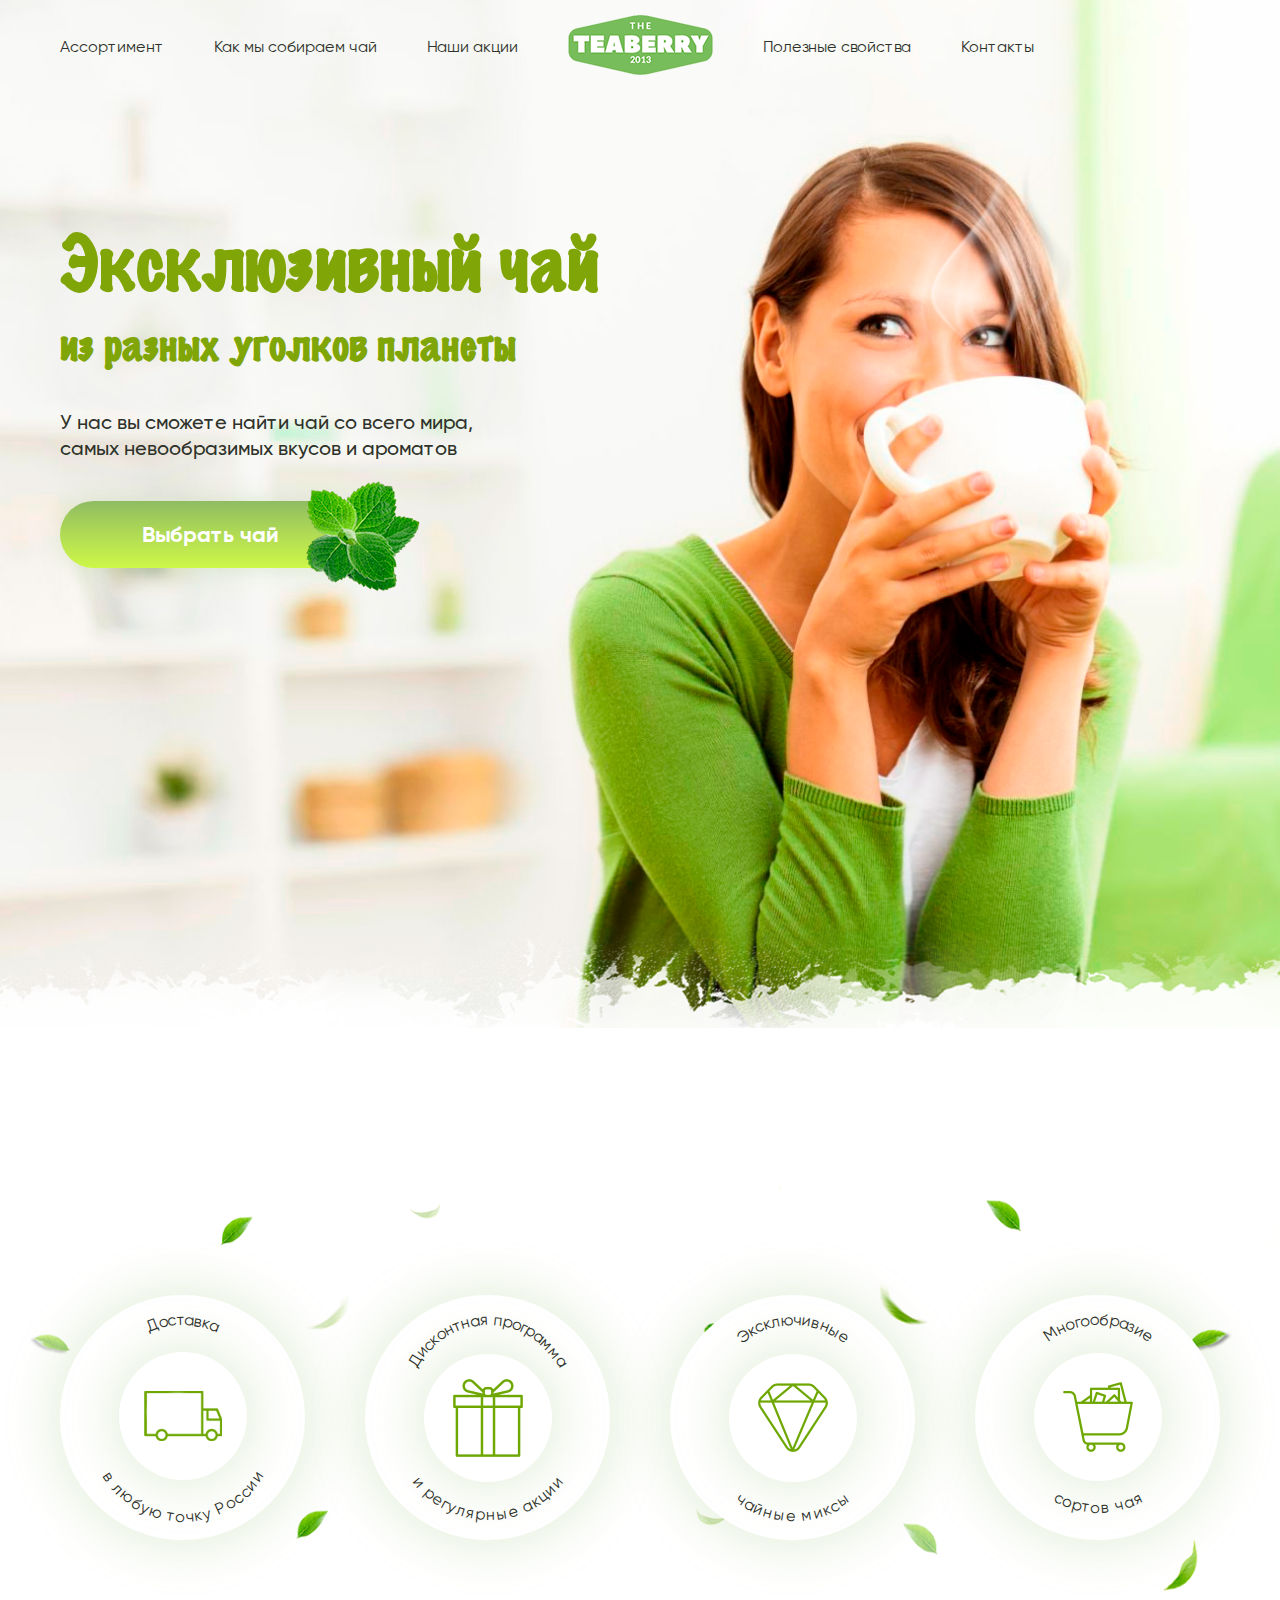
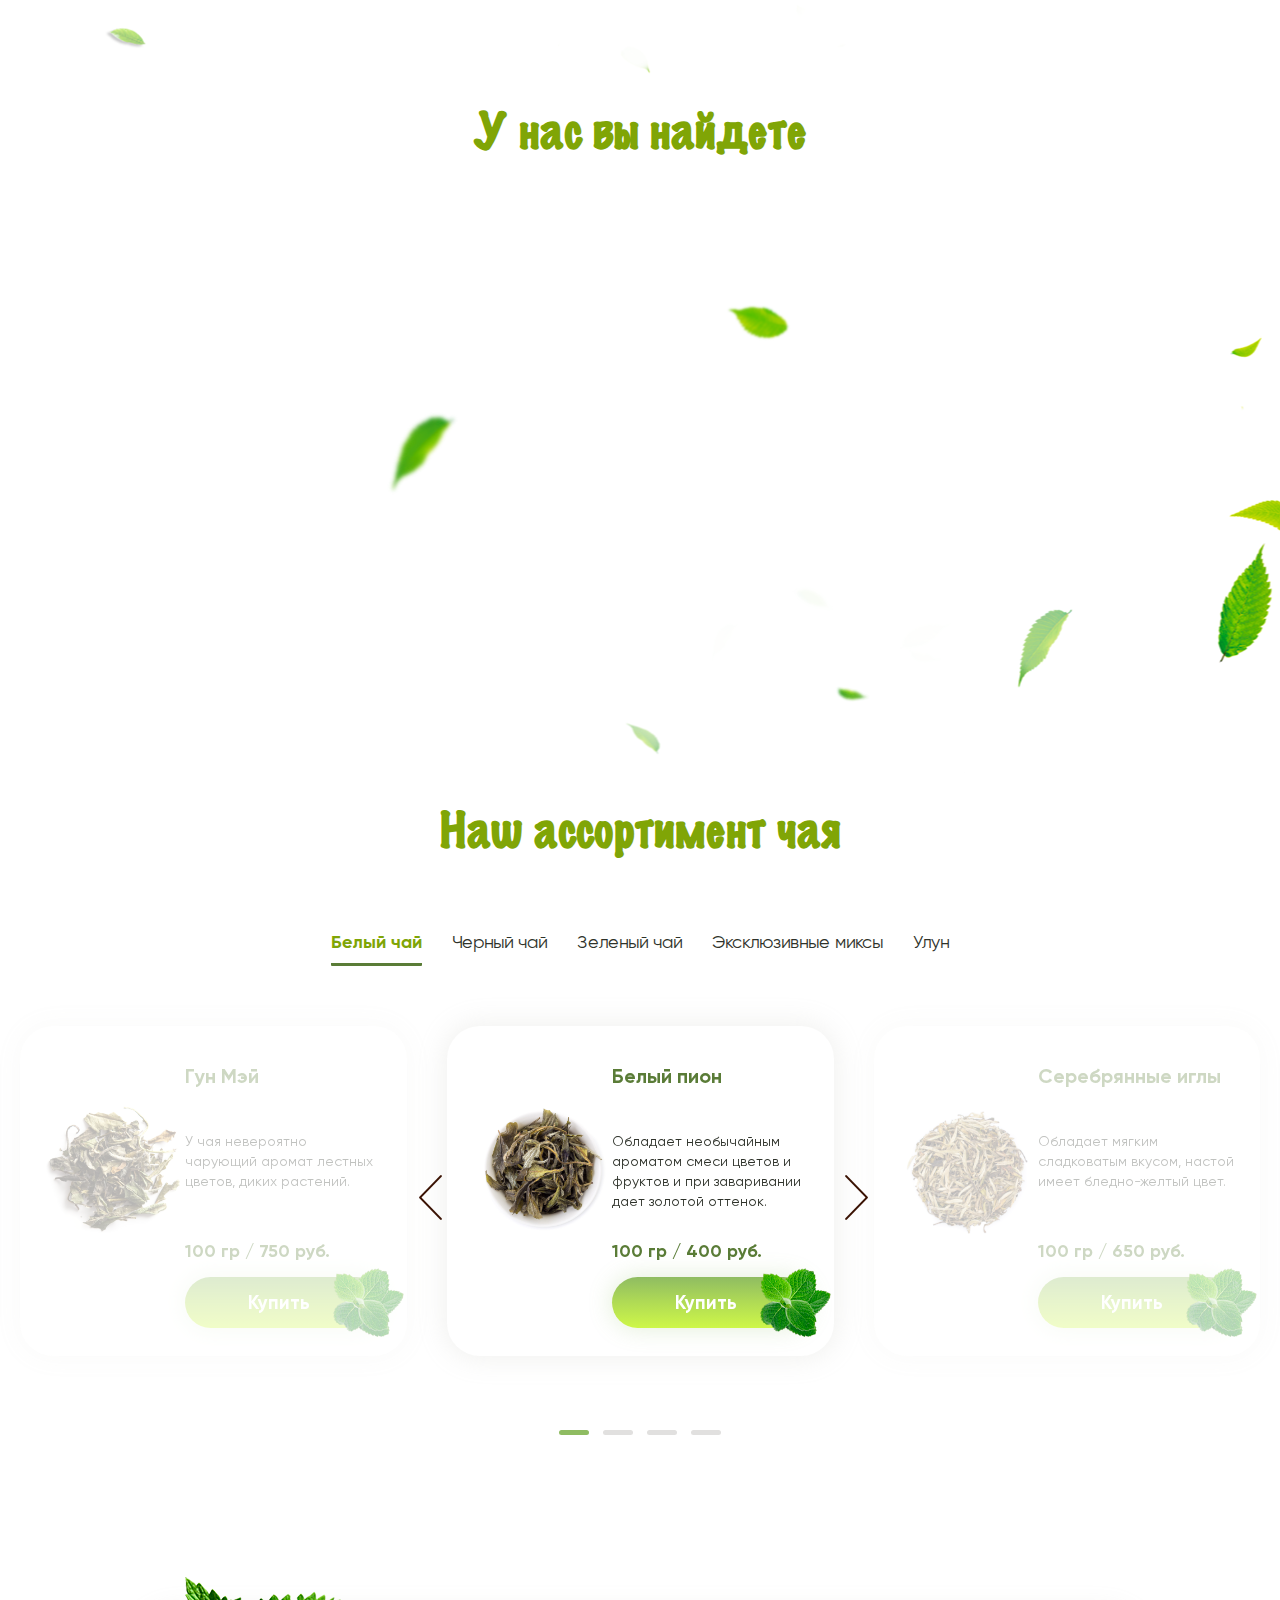
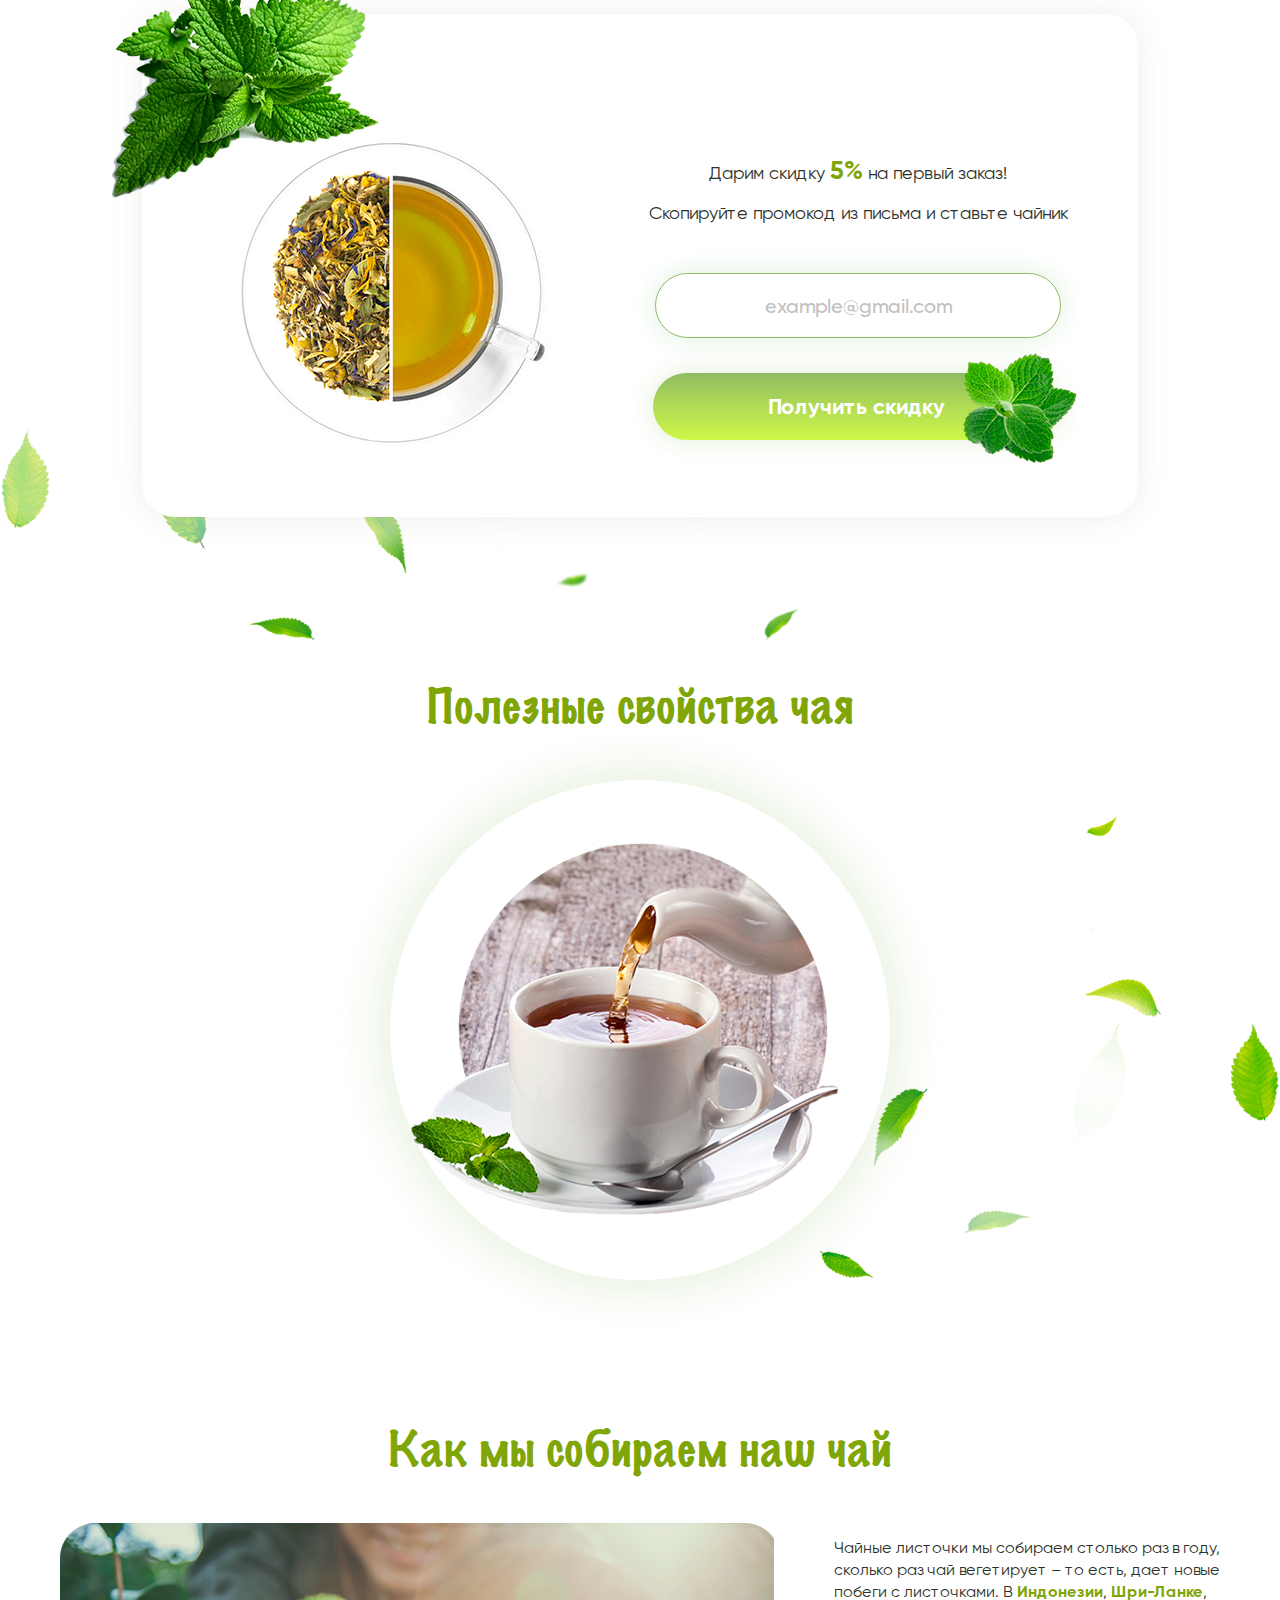
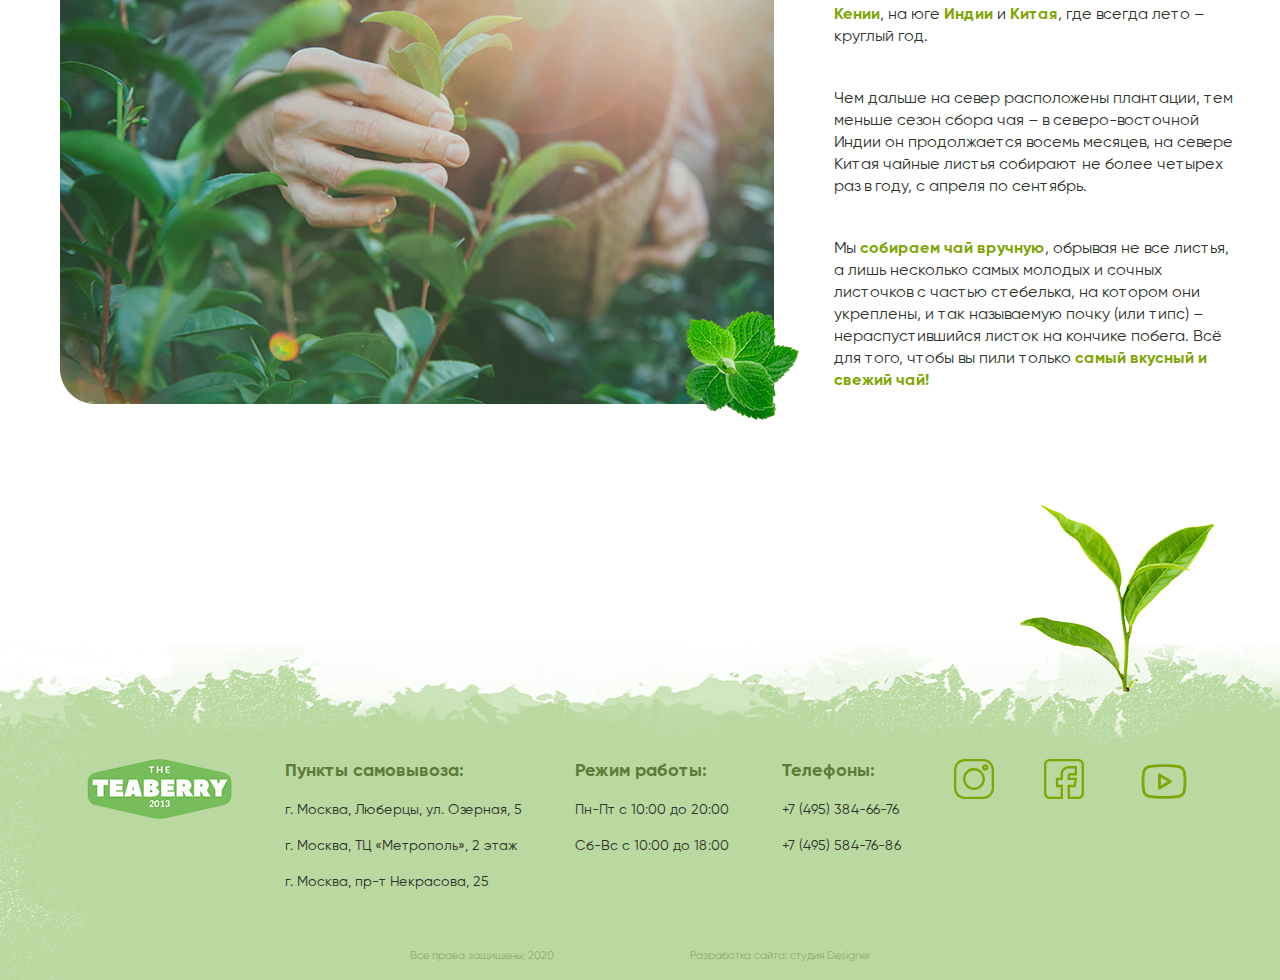
==== commit 1c5793b0: "'new'" ====
--- a/index.html
+++ b/index.html
@@ -42,6 +42,38 @@
                 <path d="m368 277.332031h-352c-8.832031 0-16-7.167969-16-16s7.167969-16 16-16h352c8.832031 0 16 7.167969 16 16s-7.167969 16-16 16zm0 0"/>
             </svg>
         </div>
+        <div id="menu">
+            <svg version="1.1" id="Layer_1" xmlns="http://www.w3.org/2000/svg"
+                 xmlns:xlink="http://www.w3.org/1999/xlink" x="0px" y="0px"
+                 viewBox="0 0 492 492" style="enable-background:new 0 0 492 492;" xml:space="preserve">
+<g>
+	<g>
+		<path d="M300.188,246L484.14,62.04c5.06-5.064,7.852-11.82,7.86-19.024c0-7.208-2.792-13.972-7.86-19.028L468.02,7.872
+			c-5.068-5.076-11.824-7.856-19.036-7.856c-7.2,0-13.956,2.78-19.024,7.856L246.008,191.82L62.048,7.872
+			c-5.06-5.076-11.82-7.856-19.028-7.856c-7.2,0-13.96,2.78-19.02,7.856L7.872,23.988c-10.496,10.496-10.496,27.568,0,38.052
+			L191.828,246L7.872,429.952c-5.064,5.072-7.852,11.828-7.852,19.032c0,7.204,2.788,13.96,7.852,19.028l16.124,16.116
+			c5.06,5.072,11.824,7.856,19.02,7.856c7.208,0,13.968-2.784,19.028-7.856l183.96-183.952l183.952,183.952
+			c5.068,5.072,11.824,7.856,19.024,7.856h0.008c7.204,0,13.96-2.784,19.028-7.856l16.12-16.116
+			c5.06-5.064,7.852-11.824,7.852-19.028c0-7.204-2.792-13.96-7.852-19.028L300.188,246z"/>
+	</g>
+</g>
+</svg>
+            <div class="main-header-item">
+                <a href="#assortment">Ассортимент</a>
+            </div>
+            <div class="main-header-item">
+                <a href="#collect">Как мы собираем чай</a>
+            </div>
+            <div class="main-header-item">
+                <a href="#stock">Наши акции</a>
+            </div>
+            <div class="main-header-item">
+                <a href="#properties">Полезные свойства</a>
+            </div>
+            <div class="main-header-item">
+                <a href="#footer">Контакты</a>
+            </div>
+        </div>
     </div>
     <div id="main-text">
         <h2 class="wow animate__fadeIn">Эксклюзивный чай <br>
@@ -51,9 +83,9 @@
             У нас вы сможете найти чай со всего мира, самых невообразимых вкусов и ароматов
         </div>
         <div class="action">
-            <button class="btn">Выбрать чай
+            <a href="#assortment" class="btn">Выбрать чай
                 <img src="images/mint-btn.png" alt="">
-            </button>
+            </a>
         </div>
     </div>
 </div>
@@ -98,7 +130,7 @@
     <div id="bought-container">
         <h2 class="title">У нас вы найдете</h2>
         <div id="bought-items">
-            <div class="bought-item">
+            <div class="bought-item wow animate__zoomInLeft">
                 <div class="bought-item-image">
                     <div class="circle">
                         <img src="images/bought1.png" alt="">
@@ -114,7 +146,7 @@
                     </div>
                 </div>
             </div>
-            <div class="bought-item">
+            <div class="bought-item wow animate__zoomInRight" data-wow-delay="0.5s">
                 <div class="bought-item-image">
                     <div class="circle">
                         <img src="images/bought2.png" alt="">
@@ -130,7 +162,7 @@
                     </div>
                 </div>
             </div>
-            <div class="bought-item">
+            <div class="bought-item wow animate__zoomInLeft animate__delay-1s">
                 <div class="bought-item-image order">
                     <div class="circle">
                         <img src="images/bought3.png" alt="">
@@ -145,7 +177,7 @@
                     </div>
                 </div>
             </div>
-            <div class="bought-item">
+            <div class="bought-item wow animate__zoomInRight" data-wow-delay="1.5s">
                 <div class="bought-item-image order">
                     <div class="circle">
                         <img src="images/bought4.png" alt="">
@@ -173,14 +205,342 @@
         <div class="category" data-id="exclusive-container">Эксклюзивные миксы</div>
         <div class="category" data-id="oolong-container">Улун</div>
     </div>
-    <div id="white-container" class="products-container">
-        <div class="loop owl-carousel">
+    <div id="white-container" class="products-container active">
+        <div class="loop owl-carousel owl-theme">
             <div class="product-container">
                 <div class="product-image">
                     <img src="images/white-tea-1.jpg">
                 </div>
                 <div class="product-content">
                     <div class="product-content-title">
+                        <h2>Белый пион</h2>
+                    </div>
+                    <div class="product-content-description">
+                        Обладает необычайным ароматом смеси цветов и фруктов и при заваривании дает золотой оттенок.
+                    </div>
+                    <div class="product-content-property">
+                        100 гр / 400 руб.
+                    </div>
+                    <div class="product-action">
+                        <a class="btn open-popup-link" href="#test-popup">Купить
+                            <img src="images/mint-btn.png" alt="">
+                        </a>
+                    </div>
+                </div>
+            </div>
+            <div class="product-container">
+                <div class="product-image">
+                    <img src="images/white-tea-2.jpg">
+                </div>
+                <div class="product-content">
+                    <div class="product-content-title">
+                        <h2>Серебрянные иглы</h2>
+                    </div>
+                    <div class="product-content-description">
+                        Обладает мягким сладковатым вкусом, настой имеет бледно-желтый цвет.
+                    </div>
+                    <div class="product-content-property">
+                        100 гр / 650 руб.
+                    </div>
+                    <div class="product-action">
+                        <a class="btn open-popup-link" href="#test-popup">Купить
+                            <img src="images/mint-btn.png" alt="">
+                        </a>
+                    </div>
+                </div>
+            </div>
+            <div class="product-container">
+                <div class="product-image">
+                    <img src="images/white-tea-3.jpg">
+                </div>
+                <div class="product-content">
+                    <div class="product-content-title">
+                        <h2>Шоу Мэй</h2>
+                    </div>
+                    <div class="product-content-description">
+                        Производят из почки и верхнего листика, по этой причине
+                        Шоу Мэй имеет более темный оттенок.
+                    </div>
+                    <div class="product-content-property">
+                        100 гр / 550 руб.
+                    </div>
+                    <div class="product-action">
+                        <a class="btn open-popup-link" href="#test-popup">Купить
+                            <img src="images/mint-btn.png" alt="">
+                        </a>
+                    </div>
+                </div>
+            </div>
+            <div class="product-container">
+                <div class="product-image">
+                    <img src="images/white-tea-4.jpg">
+                </div>
+                <div class="product-content">
+                    <div class="product-content-title">
+                        <h2>Гун Мэй</h2>
+                    </div>
+                    <div class="product-content-description">
+                        У чая невероятно чарующий аромат лестных цветов, диких растений.
+                    </div>
+                    <div class="product-content-property">
+                        100 гр / 750 руб.
+                    </div>
+                    <div class="product-action">
+                        <a class="btn open-popup-link" href="#test-popup">Купить
+                            <img src="images/mint-btn.png" alt="">
+                        </a>
+                    </div>
+                </div>
+            </div>
+        </div>
+    </div>
+    <div id="black-container" class="products-container">
+        <div class="loop owl-carousel owl-theme">
+            <div class="product-container">
+                <div class="product-image">
+                    <img src="images/black-tea-1.jpg">
+                </div>
+                <div class="product-content">
+                    <div class="product-content-title">
+                        <h2>Ассам</h2>
+                    </div>
+                    <div class="product-content-description">
+                        Выращивают в особых условиях, которые обеспечивают сладковатый вкус и ярость цвета напитка.
+                    </div>
+                    <div class="product-content-property">
+                        100 гр / 460 руб.
+                    </div>
+                    <div class="product-action">
+                        <a class="btn open-popup-link" href="#test-popup">Купить
+                            <img src="images/mint-btn.png" alt="">
+                        </a>
+                    </div>
+                </div>
+            </div>
+            <div class="product-container">
+                <div class="product-image">
+                    <img src="images/black-tea-2.jpg">
+                </div>
+                <div class="product-content">
+                    <div class="product-content-title">
+                        <h2>Кимун</h2>
+                    </div>
+                    <div class="product-content-description">
+                        Выделяется своим вкусом с легким сочетанием винных, фруктовых и сосновых ноток.
+                    </div>
+                    <div class="product-content-property">
+                        100 гр / 330 руб.
+                    </div>
+                    <div class="product-action">
+                        <a class="btn open-popup-link" href="#test-popup">Купить
+                            <img src="images/mint-btn.png" alt="">
+                        </a>
+                    </div>
+                </div>
+            </div>
+            <div class="product-container">
+                <div class="product-image">
+                    <img src="images/black-tea-3.jpg">
+                </div>
+                <div class="product-content">
+                    <div class="product-content-title">
+                        <h2>Дянь Хун</h2>
+                    </div>
+                    <div class="product-content-description">
+                        Сладковатый легкий аромат личи, розы и лонгана покорил многих поклонников чая.
+                    </div>
+                    <div class="product-content-property">
+                        100 гр / 800 руб.
+                    </div>
+                    <div class="product-action">
+                        <a class="btn open-popup-link" href="#test-popup">Купить
+                            <img src="images/mint-btn.png" alt="">
+                        </a>
+                    </div>
+                </div>
+            </div>
+            <div class="product-container">
+                <div class="product-image">
+                    <img src="images/black-tea-4.jpg">
+                </div>
+                <div class="product-content">
+                    <div class="product-content-title">
+                        <h2>Эрл Грей</h2>
+                    </div>
+                    <div class="product-content-description">
+                        Классика английского черного чая с маслом, которое получено из кожицы плода бергамота.
+                    </div>
+                    <div class="product-content-property">
+                        100 гр / 420 руб.
+                    </div>
+                    <div class="product-action">
+                        <a class="btn open-popup-link" href="#test-popup">Купить
+                            <img src="images/mint-btn.png" alt="">
+                        </a>
+                    </div>
+                </div>
+            </div>
+            <div class="product-container">
+                <div class="product-image">
+                    <img src="images/black-tea-5.jpg">
+                </div>
+                <div class="product-content">
+                    <div class="product-content-title">
+                        <h2>Махараджа</h2>
+                    </div>
+                    <div class="product-content-description">
+                        Напиток темно-бордовой окраски обладает бархатным вкусом с приятным цветочно-медовым ароматом.
+                    </div>
+                    <div class="product-content-property">
+                        100 гр / 250 руб.
+                    </div>
+                    <div class="product-action">
+                        <a class="btn open-popup-link" href="#test-popup">Купить
+                            <img src="images/mint-btn.png" alt="">
+                        </a>
+                    </div>
+                </div>
+            </div>
+            <div class="product-container">
+                <div class="product-image">
+                    <img src="images/black-tea-6.jpg">
+                </div>
+                <div class="product-content">
+                    <div class="product-content-title">
+                        <h2>Лапсан Сяо Чжун</h2>
+                    </div>
+                    <div class="product-content-description">
+                        Поражает своим уникальным привкусом и дивным смолистым ароматом.
+                    </div>
+                    <div class="product-content-property">
+                        100 гр / 430 руб.
+                    </div>
+                    <div class="product-action">
+                        <a class="btn open-popup-link" href="#test-popup">Купить
+                            <img src="images/mint-btn.png" alt="">
+                        </a>
+                    </div>
+                </div>
+            </div>
+        </div>
+    </div>
+    <div id="green-container" class="products-container">
+        <div class="loop owl-carousel owl-theme">
+            <div class="product-container">
+                <div class="product-image">
+                    <img src="images/green-tea-1.jpg">
+                </div>
+                <div class="product-content">
+                    <div class="product-content-title">
+                        <h2>Колодец Дракона</h2>
+                    </div>
+                    <div class="product-content-description">
+                        Подарит заряд бодрости на весь день, очарует цветочным ароматом и сладковатым вкусом.
+                    </div>
+                    <div class="product-content-property">
+                        100 гр / 550 руб.
+                    </div>
+                    <div class="product-action">
+                        <a class="btn open-popup-link" href="#test-popup">Купить
+                            <img src="images/mint-btn.png" alt="">
+                        </a>
+                    </div>
+                </div>
+            </div>
+            <div class="product-container">
+                <div class="product-image">
+                    <img src="images/green-tea-2.jpg">
+                </div>
+                <div class="product-content">
+                    <div class="product-content-title">
+                        <h2>Хуан Шань Мао Фэн</h2>
+                    </div>
+                    <div class="product-content-description">
+                        Даст расслабиться и освежит легким приятным вкусом и потрясающим ароматом цветов.
+                    </div>
+                    <div class="product-content-property">
+                        100 гр / 740 руб.
+                    </div>
+                    <div class="product-action">
+                        <a class="btn open-popup-link" href="#test-popup">Купить
+                            <img src="images/mint-btn.png" alt="">
+                        </a>
+                    </div>
+                </div>
+            </div>
+            <div class="product-container">
+                <div class="product-image">
+                    <img src="images/green-tea-3.jpg">
+                </div>
+                <div class="product-content">
+                    <div class="product-content-title">
+                        <h2>Би Ло Чунь</h2>
+                    </div>
+                    <div class="product-content-description">
+                        Покоряет своей изящной нежностью и мягкостью, сладким фруктовым вкусом и цветочным ароматом.
+                    </div>
+                    <div class="product-content-property">
+                        100 гр / 390 руб.
+                    </div>
+                    <div class="product-action">
+                        <a class="btn open-popup-link" href="#test-popup">Купить
+                            <img src="images/mint-btn.png" alt="">
+                        </a>
+                    </div>
+                </div>
+            </div>
+            <div class="product-container">
+                <div class="product-image">
+                    <img src="images/green-tea-4.jpg">
+                </div>
+                <div class="product-content">
+                    <div class="product-content-title">
+                        <h2>Тай Пин Хоу Куй</h2>
+                    </div>
+                    <div class="product-content-description">
+                        Опьяняет цветочным ароматом и завораживает мягким вкусом с табачной ноткой.
+                    </div>
+                    <div class="product-content-property">
+                        100 гр / 800 руб.
+                    </div>
+                    <div class="product-action">
+                        <a class="btn open-popup-link" href="#test-popup">Купить
+                            <img src="images/mint-btn.png" alt="">
+                        </a>
+                    </div>
+                </div>
+            </div>
+            <div class="product-container">
+                <div class="product-image">
+                    <img src="images/green-tea-5.jpg">
+                </div>
+                <div class="product-content">
+                    <div class="product-content-title">
+                        <h2>Мэн Дин Гань Лу</h2>
+                    </div>
+                    <div class="product-content-description">
+                        Поражает нежностью и легким изяществом фруктового вкуса и тонкого приятного аромата.
+                    </div>
+                    <div class="product-content-property">
+                        100 гр / 910 руб.
+                    </div>
+                    <div class="product-action">
+                        <a class="btn open-popup-link" href="#test-popup">Купить
+                            <img src="images/mint-btn.png" alt="">
+                        </a>
+                    </div>
+                </div>
+            </div>
+        </div>
+    </div>
+    <div id="exclusive-container" class="products-container">
+        <div class="loop owl-carousel owl-theme">
+            <div class="product-container">
+                <div class="product-image">
+                    <img src="images/exclusive1.png">
+                </div>
+                <div class="product-content">
+                    <div class="product-content-title">
                         <h2>Чай со вкусом шампанского</h2>
                     </div>
                     <div class="product-content-description">
@@ -198,7 +558,7 @@
             </div>
             <div class="product-container">
                 <div class="product-image">
-                    <img src="images/white-tea-2.jpg">
+                    <img src="images/exclusive2.png">
                 </div>
                 <div class="product-content">
                     <div class="product-content-title">
@@ -212,15 +572,15 @@
                         100 гр / 410 руб.
                     </div>
                     <div class="product-action">
-                        <button class="btn">Купить
-                            <img src="images/mint-btn.png" alt="">
-                        </button>
-                    </div>
-                </div>
-            </div>
-            <div class="product-container">
-                <div class="product-image">
-                    <img src="images/white-tea-3.jpeg">
+                        <a class="btn open-popup-link" href="#test-popup">Купить
+                            <img src="images/mint-btn.png" alt="">
+                        </a>
+                    </div>
+                </div>
+            </div>
+            <div class="product-container">
+                <div class="product-image">
+                    <img src="images/exclusive3.png">
                 </div>
                 <div class="product-content">
                     <div class="product-content-title">
@@ -233,15 +593,15 @@
                         100 гр / 450 руб.
                     </div>
                     <div class="product-action">
-                        <button class="btn">Купить
-                            <img src="images/mint-btn.png" alt="">
-                        </button>
-                    </div>
-                </div>
-            </div>
-            <div class="product-container">
-                <div class="product-image">
-                    <img src="images/white-tea-4.jpg">
+                        <a class="btn open-popup-link" href="#test-popup">Купить
+                            <img src="images/mint-btn.png" alt="">
+                        </a>
+                    </div>
+                </div>
+            </div>
+            <div class="product-container">
+                <div class="product-image">
+                    <img src="images/exclusive3.png">
                 </div>
                 <div class="product-content">
                     <div class="product-content-title">
@@ -254,365 +614,100 @@
                         100 гр / 450 руб.
                     </div>
                     <div class="product-action">
-                        <button class="btn">Купить
-                            <img src="images/mint-btn.png" alt="">
-                        </button>
-                    </div>
-                </div>
-            </div>
-        </div>
-    </div>
-    <div id="black-container" class="products-container">
-        <div class="loop owl-carousel">
-            <div class="product-container">
-                <div class="product-image">
-                    <img src="images/exclusive1.png">
-                </div>
-                <div class="product-content">
-                    <div class="product-content-title">
-                        <h2>Чай со вкусом шампанского</h2>
-                    </div>
-                    <div class="product-content-description">
-                        Черный крупнолистовой чай со вкусом шампанского.
-                    </div>
-                    <div class="product-content-property">
-                        100 гр / 490 руб.
-                    </div>
-                    <div class="product-action">
-                        <a class="btn open-popup-link" href="#test-popup">Купить
-                            <img src="images/mint-btn.png" alt="">
-                        </a>
-                    </div>
-                </div>
-            </div>
-            <div class="product-container">
-                <div class="product-image">
-                    <img src="images/exclusive2.png">
-                </div>
-                <div class="product-content">
-                    <div class="product-content-title">
-                        <h2>Домашний очаг</h2>
-                    </div>
-                    <div class="product-content-description">
-                        Смесь улуна, женьшеня и целебных растений. Тонизирующий чай с ярким живым вкусом и долгим
-                        сладковатым послевкусием.
-                    </div>
-                    <div class="product-content-property">
-                        100 гр / 410 руб.
-                    </div>
-                    <div class="product-action">
-                        <button class="btn">Купить
-                            <img src="images/mint-btn.png" alt="">
-                        </button>
-                    </div>
-                </div>
-            </div>
-            <div class="product-container">
-                <div class="product-image">
-                    <img src="images/exclusive3.png">
-                </div>
-                <div class="product-content">
-                    <div class="product-content-title">
-                        <h2>Сладкий апельсин</h2>
-                    </div>
-                    <div class="product-content-description">
-                        Согревающий бленд на основе китайской сенчи и пряной смеси апельсина, корицы и гвоздики.
-                    </div>
-                    <div class="product-content-property">
-                        100 гр / 450 руб.
-                    </div>
-                    <div class="product-action">
-                        <button class="btn">Купить
-                            <img src="images/mint-btn.png" alt="">
-                        </button>
-                    </div>
-                </div>
-            </div>
-            <div class="product-container">
-                <div class="product-image">
-                    <img src="images/exclusive3.png">
-                </div>
-                <div class="product-content">
-                    <div class="product-content-title">
-                        <h2>Сладкий апельсин</h2>
-                    </div>
-                    <div class="product-content-description">
-                        Согревающий бленд на основе китайской сенчи и пряной смеси апельсина, корицы и гвоздики.
-                    </div>
-                    <div class="product-content-property">
-                        100 гр / 450 руб.
-                    </div>
-                    <div class="product-action">
-                        <button class="btn">Купить
-                            <img src="images/mint-btn.png" alt="">
-                        </button>
-                    </div>
-                </div>
-            </div>
-        </div>
-    </div>
-    <div id="green-container" class="products-container">
-        <div class="loop owl-carousel">
-            <div class="product-container">
-                <div class="product-image">
-                    <img src="images/white-tea-1.jpg">
-                </div>
-                <div class="product-content">
-                    <div class="product-content-title">
-                        <h2>Чай со вкусом шампанского</h2>
-                    </div>
-                    <div class="product-content-description">
-                        Черный крупнолистовой чай со вкусом шампанского.
-                    </div>
-                    <div class="product-content-property">
-                        100 гр / 490 руб.
-                    </div>
-                    <div class="product-action">
-                        <a class="btn open-popup-link" href="#test-popup">Купить
-                            <img src="images/mint-btn.png" alt="">
-                        </a>
-                    </div>
-                </div>
-            </div>
-            <div class="product-container">
-                <div class="product-image">
-                    <img src="images/white-tea-2.jpg">
-                </div>
-                <div class="product-content">
-                    <div class="product-content-title">
-                        <h2>Домашний очаг</h2>
-                    </div>
-                    <div class="product-content-description">
-                        Смесь улуна, женьшеня и целебных растений. Тонизирующий чай с ярким живым вкусом и долгим
-                        сладковатым послевкусием.
-                    </div>
-                    <div class="product-content-property">
-                        100 гр / 410 руб.
-                    </div>
-                    <div class="product-action">
-                        <button class="btn">Купить
-                            <img src="images/mint-btn.png" alt="">
-                        </button>
-                    </div>
-                </div>
-            </div>
-            <div class="product-container">
-                <div class="product-image">
-                    <img src="images/white-tea-3.jpeg">
-                </div>
-                <div class="product-content">
-                    <div class="product-content-title">
-                        <h2>Сладкий апельсин</h2>
-                    </div>
-                    <div class="product-content-description">
-                        Согревающий бленд на основе китайской сенчи и пряной смеси апельсина, корицы и гвоздики.
-                    </div>
-                    <div class="product-content-property">
-                        100 гр / 450 руб.
-                    </div>
-                    <div class="product-action">
-                        <button class="btn">Купить
-                            <img src="images/mint-btn.png" alt="">
-                        </button>
-                    </div>
-                </div>
-            </div>
-            <div class="product-container">
-                <div class="product-image">
-                    <img src="images/white-tea-4.jpg">
-                </div>
-                <div class="product-content">
-                    <div class="product-content-title">
-                        <h2>Сладкий апельсин</h2>
-                    </div>
-                    <div class="product-content-description">
-                        Согревающий бленд на основе китайской сенчи и пряной смеси апельсина, корицы и гвоздики.
-                    </div>
-                    <div class="product-content-property">
-                        100 гр / 450 руб.
-                    </div>
-                    <div class="product-action">
-                        <button class="btn">Купить
-                            <img src="images/mint-btn.png" alt="">
-                        </button>
-                    </div>
-                </div>
-            </div>
-        </div>
-    </div>
-    <div id="exclusive-container" class="products-container">
-        <div class="loop owl-carousel">
-            <div class="product-container">
-                <div class="product-image">
-                    <img src="images/exclusive1.png">
-                </div>
-                <div class="product-content">
-                    <div class="product-content-title">
-                        <h2>Чай со вкусом шампанского</h2>
-                    </div>
-                    <div class="product-content-description">
-                        Черный крупнолистовой чай со вкусом шампанского.
-                    </div>
-                    <div class="product-content-property">
-                        100 гр / 490 руб.
-                    </div>
-                    <div class="product-action">
-                        <a class="btn open-popup-link" href="#test-popup">Купить
-                            <img src="images/mint-btn.png" alt="">
-                        </a>
-                    </div>
-                </div>
-            </div>
-            <div class="product-container">
-                <div class="product-image">
-                    <img src="images/exclusive2.png">
-                </div>
-                <div class="product-content">
-                    <div class="product-content-title">
-                        <h2>Домашний очаг</h2>
-                    </div>
-                    <div class="product-content-description">
-                        Смесь улуна, женьшеня и целебных растений. Тонизирующий чай с ярким живым вкусом и долгим
-                        сладковатым послевкусием.
-                    </div>
-                    <div class="product-content-property">
-                        100 гр / 410 руб.
-                    </div>
-                    <div class="product-action">
-                        <button class="btn">Купить
-                            <img src="images/mint-btn.png" alt="">
-                        </button>
-                    </div>
-                </div>
-            </div>
-            <div class="product-container">
-                <div class="product-image">
-                    <img src="images/exclusive3.png">
-                </div>
-                <div class="product-content">
-                    <div class="product-content-title">
-                        <h2>Сладкий апельсин</h2>
-                    </div>
-                    <div class="product-content-description">
-                        Согревающий бленд на основе китайской сенчи и пряной смеси апельсина, корицы и гвоздики.
-                    </div>
-                    <div class="product-content-property">
-                        100 гр / 450 руб.
-                    </div>
-                    <div class="product-action">
-                        <button class="btn">Купить
-                            <img src="images/mint-btn.png" alt="">
-                        </button>
-                    </div>
-                </div>
-            </div>
-            <div class="product-container">
-                <div class="product-image">
-                    <img src="images/exclusive3.png">
-                </div>
-                <div class="product-content">
-                    <div class="product-content-title">
-                        <h2>Сладкий апельсин</h2>
-                    </div>
-                    <div class="product-content-description">
-                        Согревающий бленд на основе китайской сенчи и пряной смеси апельсина, корицы и гвоздики.
-                    </div>
-                    <div class="product-content-property">
-                        100 гр / 450 руб.
-                    </div>
-                    <div class="product-action">
-                        <button class="btn">Купить
-                            <img src="images/mint-btn.png" alt="">
-                        </button>
+                        <a class="btn open-popup-link" href="#test-popup">Купить
+                            <img src="images/mint-btn.png" alt="">
+                        </a>
                     </div>
                 </div>
             </div>
         </div>
     </div>
     <div id="oolong-container" class="products-container">
-        <div class="loop owl-carousel">
-            <div class="product-container">
-                <div class="product-image">
-                    <img src="images/exclusive1.png">
-                </div>
-                <div class="product-content">
-                    <div class="product-content-title">
-                        <h2>Чай со вкусом шампанского</h2>
-                    </div>
-                    <div class="product-content-description">
-                        Черный крупнолистовой чай со вкусом шампанского.
-                    </div>
-                    <div class="product-content-property">
-                        100 гр / 490 руб.
-                    </div>
-                    <div class="product-action">
-                        <a class="btn open-popup-link" href="#test-popup">Купить
-                            <img src="images/mint-btn.png" alt="">
-                        </a>
-                    </div>
-                </div>
-            </div>
-            <div class="product-container">
-                <div class="product-image">
-                    <img src="images/exclusive2.png">
-                </div>
-                <div class="product-content">
-                    <div class="product-content-title">
-                        <h2>Домашний очаг</h2>
-                    </div>
-                    <div class="product-content-description">
-                        Смесь улуна, женьшеня и целебных растений. Тонизирующий чай с ярким живым вкусом и долгим
-                        сладковатым послевкусием.
-                    </div>
-                    <div class="product-content-property">
-                        100 гр / 410 руб.
-                    </div>
-                    <div class="product-action">
-                        <button class="btn">Купить
-                            <img src="images/mint-btn.png" alt="">
-                        </button>
-                    </div>
-                </div>
-            </div>
-            <div class="product-container">
-                <div class="product-image">
-                    <img src="images/exclusive3.png">
-                </div>
-                <div class="product-content">
-                    <div class="product-content-title">
-                        <h2>Сладкий апельсин</h2>
-                    </div>
-                    <div class="product-content-description">
-                        Согревающий бленд на основе китайской сенчи и пряной смеси апельсина, корицы и гвоздики.
-                    </div>
-                    <div class="product-content-property">
-                        100 гр / 450 руб.
-                    </div>
-                    <div class="product-action">
-                        <button class="btn">Купить
-                            <img src="images/mint-btn.png" alt="">
-                        </button>
-                    </div>
-                </div>
-            </div>
-            <div class="product-container">
-                <div class="product-image">
-                    <img src="images/exclusive3.png">
-                </div>
-                <div class="product-content">
-                    <div class="product-content-title">
-                        <h2>Сладкий апельсин</h2>
-                    </div>
-                    <div class="product-content-description">
-                        Согревающий бленд на основе китайской сенчи и пряной смеси апельсина, корицы и гвоздики.
-                    </div>
-                    <div class="product-content-property">
-                        100 гр / 450 руб.
-                    </div>
-                    <div class="product-action">
-                        <button class="btn">Купить
-                            <img src="images/mint-btn.png" alt="">
-                        </button>
+        <div class="loop owl-carousel owl-theme">
+            <div class="product-container">
+                <div class="product-image">
+                    <img src="images/oolong-tea-1.jpg">
+                </div>
+                <div class="product-content">
+                    <div class="product-content-title">
+                        <h2>Тегуаньинь</h2>
+                    </div>
+                    <div class="product-content-description">
+                        Напиток для гурманов и истинных ценителей, предпочитающих радовать себя лишь эксклюзивными
+                        сортами.
+                    </div>
+                    <div class="product-content-property">
+                        100 гр / 900 руб.
+                    </div>
+                    <div class="product-action">
+                        <a class="btn open-popup-link" href="#test-popup">Купить
+                            <img src="images/mint-btn.png" alt="">
+                        </a>
+                    </div>
+                </div>
+            </div>
+            <div class="product-container">
+                <div class="product-image">
+                    <img src="images/oolong-tea-2.jpg">
+                </div>
+                <div class="product-content">
+                    <div class="product-content-title">
+                        <h2>Молочный улун</h2>
+                    </div>
+                    <div class="product-content-description">
+                        Обладает нежнейшим сливочным ароматом и насыщенным вкусом.
+                    </div>
+                    <div class="product-content-property">
+                        100 гр / 1130 руб.
+                    </div>
+                    <div class="product-action">
+                        <a class="btn open-popup-link" href="#test-popup">Купить
+                            <img src="images/mint-btn.png" alt="">
+                        </a>
+                    </div>
+                </div>
+            </div>
+            <div class="product-container">
+                <div class="product-image">
+                    <img src="images/oolong-tea-3.jpg">
+                </div>
+                <div class="product-content">
+                    <div class="product-content-title">
+                        <h2>Женьшень Улун</h2>
+                    </div>
+                    <div class="product-content-description">
+                        Популярный улун с тонким цветочным ароматом и ярким сладковатым вкусом, отличается хорошим
+                        тонизирующим эффектом.
+                    </div>
+                    <div class="product-content-property">
+                        100 гр / 740 руб.
+                    </div>
+                    <div class="product-action">
+                        <a class="btn open-popup-link" href="#test-popup">Купить
+                            <img src="images/mint-btn.png" alt="">
+                        </a>
+                    </div>
+                </div>
+            </div>
+            <div class="product-container">
+                <div class="product-image">
+                    <img src="images/oolong-tea-4.jpg">
+                </div>
+                <div class="product-content">
+                    <div class="product-content-title">
+                        <h2>Да Хун Пао</h2>
+                    </div>
+                    <div class="product-content-description">
+                        Да Хун Пао – редкий и очень дорогостоящий улун, избранный самим императором для личных чайных
+                        церемоний.
+                    </div>
+                    <div class="product-content-property">
+                        100 гр / 1200 руб.
+                    </div>
+                    <div class="product-action">
+                        <a class="btn open-popup-link" href="#test-popup">Купить
+                            <img src="images/mint-btn.png" alt="">
+                        </a>
                     </div>
                 </div>
             </div>
@@ -904,23 +999,68 @@
         </div>
         <div id="footer-block-hide">
             <div class="footer-block">
-                <div class="footer-title">Пункты самовывоза:</div>
-                <div class="footer-block-hide">
+                <div class="footer-title first">Пункты самовывоза:</div>
+                <div class="footer-block-hide first">
+                    <svg version="1.1" id="Layer_1" xmlns="http://www.w3.org/2000/svg"
+                         xmlns:xlink="http://www.w3.org/1999/xlink" x="0px" y="0px"
+                         viewBox="0 0 492 492" style="enable-background:new 0 0 492 492;" xml:space="preserve">
+<g>
+	<g>
+		<path d="M300.188,246L484.14,62.04c5.06-5.064,7.852-11.82,7.86-19.024c0-7.208-2.792-13.972-7.86-19.028L468.02,7.872
+			c-5.068-5.076-11.824-7.856-19.036-7.856c-7.2,0-13.956,2.78-19.024,7.856L246.008,191.82L62.048,7.872
+			c-5.06-5.076-11.82-7.856-19.028-7.856c-7.2,0-13.96,2.78-19.02,7.856L7.872,23.988c-10.496,10.496-10.496,27.568,0,38.052
+			L191.828,246L7.872,429.952c-5.064,5.072-7.852,11.828-7.852,19.032c0,7.204,2.788,13.96,7.852,19.028l16.124,16.116
+			c5.06,5.072,11.824,7.856,19.02,7.856c7.208,0,13.968-2.784,19.028-7.856l183.96-183.952l183.952,183.952
+			c5.068,5.072,11.824,7.856,19.024,7.856h0.008c7.204,0,13.96-2.784,19.028-7.856l16.12-16.116
+			c5.06-5.064,7.852-11.824,7.852-19.028c0-7.204-2.792-13.96-7.852-19.028L300.188,246z"/>
+	</g>
+</g>
+</svg>
                     <div class="footer-item">г. Москва, Люберцы, ул. Озерная, 5</div>
                     <div class="footer-item">г. Москва, ТЦ «Метрополь», 2 этаж</div>
                     <div class="footer-item">г. Москва, пр-т Некрасова, 25</div>
                 </div>
             </div>
             <div class="footer-block">
-                <div class="footer-title">Режим работы:</div>
-                <div class="footer-block-hide">
+                <div class="footer-title second">Режим работы:</div>
+                <div class="footer-block-hide second">
+                    <svg version="1.1" id="Layer_1" xmlns="http://www.w3.org/2000/svg"
+                         xmlns:xlink="http://www.w3.org/1999/xlink" x="0px" y="0px"
+                         viewBox="0 0 492 492" style="enable-background:new 0 0 492 492;" xml:space="preserve">
+<g>
+	<g>
+		<path d="M300.188,246L484.14,62.04c5.06-5.064,7.852-11.82,7.86-19.024c0-7.208-2.792-13.972-7.86-19.028L468.02,7.872
+			c-5.068-5.076-11.824-7.856-19.036-7.856c-7.2,0-13.956,2.78-19.024,7.856L246.008,191.82L62.048,7.872
+			c-5.06-5.076-11.82-7.856-19.028-7.856c-7.2,0-13.96,2.78-19.02,7.856L7.872,23.988c-10.496,10.496-10.496,27.568,0,38.052
+			L191.828,246L7.872,429.952c-5.064,5.072-7.852,11.828-7.852,19.032c0,7.204,2.788,13.96,7.852,19.028l16.124,16.116
+			c5.06,5.072,11.824,7.856,19.02,7.856c7.208,0,13.968-2.784,19.028-7.856l183.96-183.952l183.952,183.952
+			c5.068,5.072,11.824,7.856,19.024,7.856h0.008c7.204,0,13.96-2.784,19.028-7.856l16.12-16.116
+			c5.06-5.064,7.852-11.824,7.852-19.028c0-7.204-2.792-13.96-7.852-19.028L300.188,246z"/>
+	</g>
+</g>
+</svg>
                     <div class="footer-item">Пн-Пт с 10:00 до 20:00</div>
                     <div class="footer-item">Сб-Вс с 10:00 до 18:00</div>
                 </div>
             </div>
             <div class="footer-block">
-                <div class="footer-title">Телефоны:</div>
-                <div class="footer-block-hide">
+                <div class="footer-title third">Телефоны:</div>
+                <div class="footer-block-hide third">
+                    <svg version="1.1" id="Layer_1" xmlns="http://www.w3.org/2000/svg"
+                         xmlns:xlink="http://www.w3.org/1999/xlink" x="0px" y="0px"
+                         viewBox="0 0 492 492" style="enable-background:new 0 0 492 492;" xml:space="preserve">
+<g>
+	<g>
+		<path d="M300.188,246L484.14,62.04c5.06-5.064,7.852-11.82,7.86-19.024c0-7.208-2.792-13.972-7.86-19.028L468.02,7.872
+			c-5.068-5.076-11.824-7.856-19.036-7.856c-7.2,0-13.956,2.78-19.024,7.856L246.008,191.82L62.048,7.872
+			c-5.06-5.076-11.82-7.856-19.028-7.856c-7.2,0-13.96,2.78-19.02,7.856L7.872,23.988c-10.496,10.496-10.496,27.568,0,38.052
+			L191.828,246L7.872,429.952c-5.064,5.072-7.852,11.828-7.852,19.032c0,7.204,2.788,13.96,7.852,19.028l16.124,16.116
+			c5.06,5.072,11.824,7.856,19.02,7.856c7.208,0,13.968-2.784,19.028-7.856l183.96-183.952l183.952,183.952
+			c5.068,5.072,11.824,7.856,19.024,7.856h0.008c7.204,0,13.96-2.784,19.028-7.856l16.12-16.116
+			c5.06-5.064,7.852-11.824,7.852-19.028c0-7.204-2.792-13.96-7.852-19.028L300.188,246z"/>
+	</g>
+</g>
+</svg>
                     <div class="footer-item">+7 (495) 384-66-76</div>
                     <div class="footer-item">+7 (495) 584-76-86</div>
                 </div>
@@ -937,25 +1077,49 @@
     <div id="popup-content">
         <h2>Оформление</h2>
         <div id="popup-choose">
-            <div class="popup-input">
+            <div class="popup-form">
                 <form action="">
-                    <input type="text" placeholder="Ваш заказ" id="order">
+                    <select required style="color:gray" id="order" onchange="this.style.color='black'">
+                        <option value="" style="display:none">Ваш заказ</option>
+                        <option>Белый пион</option>
+                        <option>Серебрянные иглы</option>
+                        <option>Шоу Мэй</option>
+                        <option>Гун Мэй</option>
+                        <option>Ассам</option>
+                        <option>Кимун</option>
+                        <option>Дянь Хун</option>
+                        <option>Эрл Грей</option>
+                        <option>Махараджа</option>
+                        <option>Лапсан Сяо Чжун</option>
+                        <option>Колодец Дракона</option>
+                        <option>Хуан Шань Мао Фэн</option>
+                        <option>Би Ло Чунь</option>
+                        <option>Тай Пин Хоу Куй</option>
+                        <option>Мэн Дин Гань Лу</option>
+                        <option>Чай со вкусом шампанского</option>
+                        <option>Домашний очаг</option>
+                        <option>Сладкий апельсин</option>
+                        <option>Тегуаньинь</option>
+                        <option>Молочный улун</option>
+                        <option>Женьшень Улун</option>
+                        <option>Да Хун Пао</option>
+                    </select>
                     <div class="popup-input">Введите данные</div>
                 </form>
             </div>
-            <div class="popup-input">
+            <div class="popup-form">
                 <form action="">
                     <input type="text" placeholder="Кол-во грамм" id="amount">
                     <div class="popup-input">Введите данные</div>
                 </form>
             </div>
-            <div class="popup-input">
+            <div class="popup-form">
                 <form action="">
                     <input type="text" placeholder="Ваше имя" id="name">
                     <div class="popup-input">Введите данные</div>
                 </form>
             </div>
-            <div class="popup-input">
+            <div class="popup-form">
                 <form action="">
                     <input type="text" placeholder="Ваш телефон" id="phone">
                     <div class="popup-input">Введите данные</div>
@@ -978,6 +1142,7 @@
 
 
 <script src="js/jquery.min.js"></script>
+<script src="js/parallax.min.js"></script>
 <script src="js/owl.carousel.min.js"></script>
 <script src="js/wow.min.js"></script>
 <script src="js/jquery.magnific-popup.min.js"></script>
--- a/css/main.css
+++ b/css/main.css
@@ -43,7 +43,7 @@
     padding: 0 20px;
 }
 
-#main #main-header #burger {
+#main #main-header #burger, #main #main-header #menu {
     display: none;
 }
 
@@ -95,6 +95,10 @@
     text-align: left;
     max-width: 437px;
     margin-bottom: 40px;
+}
+
+#main #main-text .action a {
+    text-decoration: none;
 }
 
 .btn {
@@ -131,6 +135,9 @@
 
 #features {
     padding: 120px 0 134px 0;
+    background: url("../images/features-bg.png");
+    background-size: cover;
+    background-position: center center;
 }
 
 #features-container, #bought-container {
@@ -213,6 +220,12 @@
     margin-bottom: 65px;
 }
 
+#bought {
+    background: url(../images/bought-bg.png);
+    background-position: center bottom;
+    background-repeat: no-repeat;
+}
+
 #bought-items {
     display: flex;
     align-items: center;
@@ -309,6 +322,7 @@
     text-align: center;
     margin: 0 15px;
     padding: 10px 0;
+    border-bottom: 2px solid transparent;
 }
 
 #assortment .category.active {
@@ -343,6 +357,14 @@
     width: 196px;
 }
 
+.products-container {
+    display: none;
+}
+
+.products-container.active {
+    display: block;
+}
+
 .product-container {
     display: flex;
     justify-content: space-evenly;
@@ -350,12 +372,12 @@
     border-radius: 33px;
     background-color: rgb(255, 255, 255);
     box-shadow: 0px 0px 26.39px 2.61px rgba(180, 179, 171, 0.19);
-    max-width: 615px !important;
+    max-width: 570px !important;
     height: 330px !important;
     margin: 30px 20px;
     outline: none;
     box-sizing: border-box;
-    padding: 10px 30px 55px 30px;
+    padding: 10px 25px 55px 25px;
 }
 
 .product-container .product-content {
@@ -388,7 +410,7 @@
     font-size: 18px;
     font-family: "GilroyBold", sans-serif;
     color: rgb(90, 124, 55);
-    margin: 15px 0 25px 0;
+    margin: 15px 0 15px 0;
 }
 
 .product-container .product-content .product-action {
@@ -407,6 +429,21 @@
 .product-container .product-content .product-action .btn img {
     right: -85px;
     top: -46px;
+}
+
+.product-container .product-image {
+    max-width: 250px;
+}
+
+.product-container .product-image img {
+    width: 100%;
+}
+
+#stock {
+    background: url("../images/stock-bg.png");
+    background-repeat: no-repeat;
+    background-position: left bottom;
+    padding: 10px 0;
 }
 
 #stock-width {
@@ -500,6 +537,12 @@
     margin-left: 52px;
 }
 
+#properties {
+    background: url("../images/properties-bg-leafes.png");
+    background-repeat: no-repeat;
+    background-position: right bottom;
+}
+
 .properties-title {
     font-size: 45px;
     font-family: "MarkerFeltThin", sans-serif;
@@ -697,7 +740,7 @@
 }
 
 #collect .properties-title {
-    margin-top: 75px;
+    margin-top: 150px;
 }
 
 #collect-container {
@@ -819,13 +862,41 @@
 #footer-block-hide .footer-block-hide {
     display: none;
     position: absolute;
-    background: #FFFFFF;
+    background: rgba(255, 255, 255);
     box-shadow: 0 4px 20px rgba(102, 102, 102, 0.15);
     border-radius: 10px;
     padding: 15px;
     box-sizing: border-box;
-    top: 36px;
+    top: 128px;
     width: 150px;
+    right: 3px;
+    z-index: 20;
+}
+
+#footer-block-hide .footer-block-hide svg {
+    width: 20px;
+    height: 20px;
+    position: absolute;
+    fill: rgb(128, 165, 6);
+    top: 5px;
+    right: 5px;
+}
+
+#footer-block-hide .footer-block-hide .footer-item {
+    margin-top: 0;
+    margin-bottom: 8px;
+}
+
+#footer-block-hide .footer-block-hide .footer-item:last-child {
+    margin-bottom: 0;
+}
+
+#footer-block-hide .footer-block-hide.second {
+    top: 150px;
+}
+
+#footer-block-hide .footer-block-hide.third {
+    top: 173px;
 }
 
 #properties-main-hide {
@@ -915,17 +986,24 @@
     margin: 0;
 }
 
-#popup-content #popup-choose .popup-input:nth-child(2) input {
+#popup-content #popup-choose .popup-form:nth-child(2) input {
     width: 138px;
     margin-right: 0;
 }
 
-#popup-content #popup-choose .popup-input:nth-child(3) input, #popup-content #popup-choose .popup-input:nth-child(4) input {
+#popup-content #popup-choose .popup-form:nth-child(3) input, #popup-content #popup-choose .popup-input:nth-child(4) input {
     width: 198px;
 }
 
-#popup-content #popup-choose .popup-input:nth-child(4) input {
+#popup-content #popup-choose .popup-form:nth-child(4) input {
     margin-right: 0;
+    width: 200px;
+}
+
+option {
+    font-size: 13px;
+    font-family: "GilroyRegular", sans-serif;
+    color: rgb(46, 50, 42);
 }
 
 #popup-content #popup-action .btn {
@@ -963,10 +1041,6 @@
     font-family: "GilroyMedium", sans-serif;
     color: rgb(46, 50, 42);
     line-height: 1.25;
-}
-
-#white-container .product-image img {
-    width: 100px;
 }
 
 .video-wrapper{
@@ -982,3 +1056,55 @@
     background-image:url("../images/video.png");
     background-size:cover;
 }
+
+.owl-carousel .owl-item img {
+    margin: 0 auto;
+}
+
+.owl-carousel .owl-dots.disabled, .owl-carousel .owl-nav.disabled {
+    display: block;
+}
+
+.owl-theme .owl-dots .owl-dot, .owl-theme .owl-nav [class*=owl-] {
+    outline: none;
+}
+
+.owl-theme .owl-dots .owl-dot span {
+    background-color: rgb(225, 224, 223);
+    width: 30px;
+    height: 5px;
+}
+
+.owl-theme .owl-dots .owl-dot.active span, .owl-theme .owl-dots .owl-dot:hover span {
+    background-color: rgb(143, 188, 98);
+}
+
+.owl-carousel .owl-nav button.owl-prev span {
+    position: absolute;
+    left: 32.7%;
+    top: 40%;
+    background-image: url("../images/left.png");
+    background-size: cover;
+    width: 23px;
+    height: 45px;
+    color: transparent;
+}
+
+.owl-carousel .owl-nav button.owl-next span {
+    position: absolute;
+    left: 66%;
+    top: 40%;
+    background-image: url("../images/right.png");
+    background-size: cover;
+    width: 23px;
+    height: 45px;
+    color: transparent;
+}
+
+.owl-carousel.owl-drag .owl-item {
+    opacity: 0.3;
+}
+
+.owl-carousel.owl-drag .owl-item.center {
+    opacity: 1;
+}--- a/css/adaptive.css
+++ b/css/adaptive.css
@@ -7,6 +7,9 @@
 @media screen and (min-width: 1921px) {
     #main {
         background-size: 100%;
+    }
+    .product-container {
+        margin: 18px auto;
     }
 }
 
@@ -202,6 +205,43 @@
 
 /*768-1023*/
 @media screen and (max-width: 1023px) {
+    .product-container .product-content .product-content-title h2 {
+        text-align: center;
+        padding-top: 10px;
+        height: 84px;
+    }
+    .product-container {
+        display: block;
+        height: 415px !important;
+    }
+    .product-container .product-image {
+        max-width: 150px;
+        max-height: 150px;
+        margin: 0 auto;
+    }
+    .product-container .product-content .product-content-title {
+        justify-content: center;
+        margin-bottom: 0;
+    }
+    .product-container .product-content .product-content-description {
+        margin: 0 auto;
+        text-align: center;
+    }
+    .product-container .product-content .product-content-property {
+        text-align: center;
+        margin: 5px 0 15px 0;
+    }
+    .product-container .product-content .product-action {
+        margin: 0 auto;
+    }
+    .owl-carousel .owl-nav button.owl-prev span {
+        left: 23.7%;
+    }
+
+    .owl-carousel .owl-nav button.owl-next span {
+        left: 74%;
+    }
+
     #main {
         height: 975px;
     }
@@ -345,11 +385,54 @@
 
 /*580-767*/
 @media screen and (max-width: 767px) {
+    #assortment .category-container {
+        display: block;
+    }
+    #assortment .category {
+        width: 185px;
+        margin: 0 auto;
+    }
     #main #main-header {
         justify-content: space-between;
     }
 
     #main #main-header #burger {
+        display: block;
+    }
+
+    #main #main-header #menu {
+        display: none;
+        position: fixed;
+        width: 50%;
+        height: 100%;
+        flex-direction: column;
+        align-items: center;
+        justify-content: flex-start;
+        margin: 0;
+        padding-top: 75px;
+        background: rgba(0, 0, 0, 0.93);
+        top: 0;
+        z-index: 100;
+        right: 0;
+    }
+
+    #menu svg {
+        display: block;
+        width: 30px;
+        fill: rgb(128, 165, 6);
+        position: absolute;
+        top: 20px;
+        right: 20px;
+    }
+
+    #main #main-header #menu .main-header-item a {
+        text-decoration: none;
+        font-size: 16px;
+        font-family: "GilroyBold", sans-serif;
+        color: rgb(128, 165, 6);
+    }
+
+    #main #main-header #menu .main-header-item {
         display: block;
     }
 
@@ -412,7 +495,7 @@
     }
 
     #bought-items .bought-item:nth-child(3) .bought-item-main .bought-item-title {
-        width: 330px;
+        max-width: 330px;
     }
 
     #stock-container {
@@ -509,6 +592,28 @@
 
 /*480-579*/
 @media screen and (max-width: 579px) {
+    #features {
+        padding: 62px 0 33px 0;
+    }
+    .product-container {
+        margin: 0 auto;
+        max-width: 300px !important;
+    }
+    .owl-carousel.owl-drag .owl-item.center {
+        margin: 20px 0;
+    }
+    .owl-carousel .owl-nav button.owl-prev span {
+        left: 15.7%;
+    }
+    .owl-carousel .owl-nav button.owl-next span {
+        left: 80%;
+    }
+    #main #main-header #menu {
+        width: 100%;
+    }
+    #main #main-header #menu .main-header-item a {
+        font-size: 13px;
+    }
     .properties-title {
         margin-bottom: 30px;
     }
@@ -623,6 +728,58 @@
 
 /*320-479*/
 @media screen and (max-width: 479px) {
+    #stock-container {
+        height: 370px;
+    }
+    #bought-items .bought-item {
+        padding-bottom: 40px;
+    }
+    .product-container .product-content .product-content-description {
+        font-size: 12px;
+    }
+    .product-container .product-content .product-content-title h2 {
+        font-size: 18px;
+    }
+    #collect-video {
+        width: 300px;
+        margin-bottom: 15px;
+    }
+    iframe {
+        width: 262px;
+    }
+    #properties-main-hide {
+        max-width: 250px;
+    }
+    #stock-container {
+        height: 368px;
+    }
+    #stock-container #stock-description #stock-title, #stock-container #stock-description #stock-text {
+        margin-bottom: 15px;
+    }
+    #stock-container #stock-mint {
+        left: -9px;
+    }
+    #stock-container #stock-mint img {
+        width: 125px;
+    }
+    #assortment .category, #assortment .category:hover, #assortment .category.active {
+        font-size: 14px
+    }
+    #assortment .category {
+        width: 164px;
+    }
+    #collect-container #collect-mint {
+        display: none;
+    }
+    .owl-carousel .owl-nav button.owl-prev span {
+        left: 5.7%;
+    }
+    .owl-carousel .owl-nav button.owl-next span {
+        left: 88%;
+    }
+    .product-container {
+        max-width: 245px !important;
+    }
     #main {
         height: 480px;
         background-position: inherit;
@@ -769,10 +926,6 @@
         margin-bottom: 15px;
     }
 
-    .properties-main-hide-point {
-        font-size: 11px;
-    }
-
     iframe {
         width: 300px;
         height: 170px;
@@ -860,8 +1013,17 @@
 
     #main .btn img {
         width: 62%;
-        right: -91px;
+        right: -104px;
         top: -40px;
+    }
+
+    #answer {
+        font-size: 20px;
+        margin: 30px auto 0px auto;
+    }
+
+    #stock-container {
+        height: 366px;
     }
 
     #main .btn {
@@ -881,4 +1043,9 @@
     #features-container #features-items .feature-item .feature-item-image img {
         width: 60%;
     }
+
+    #collect .properties-title {
+        margin-top: 100px;
+        margin-bottom: 30px;
+    }
 }
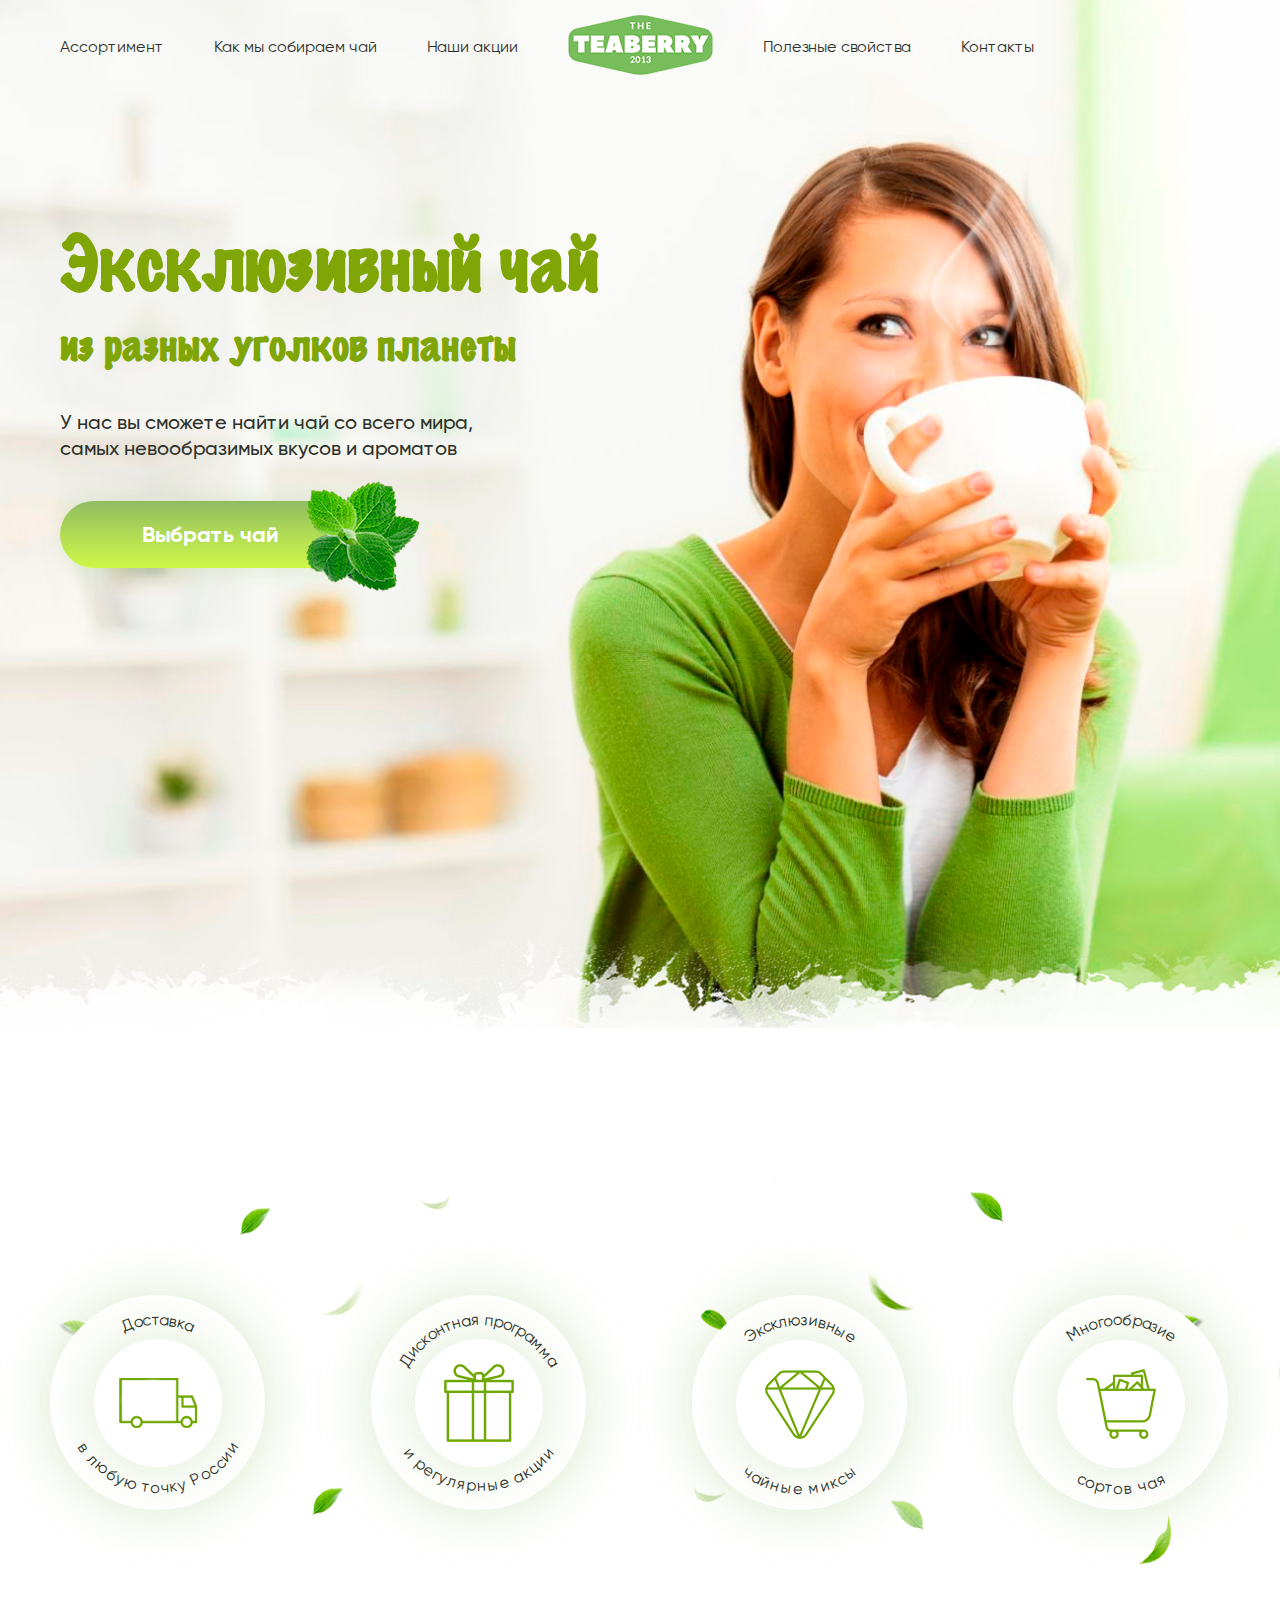
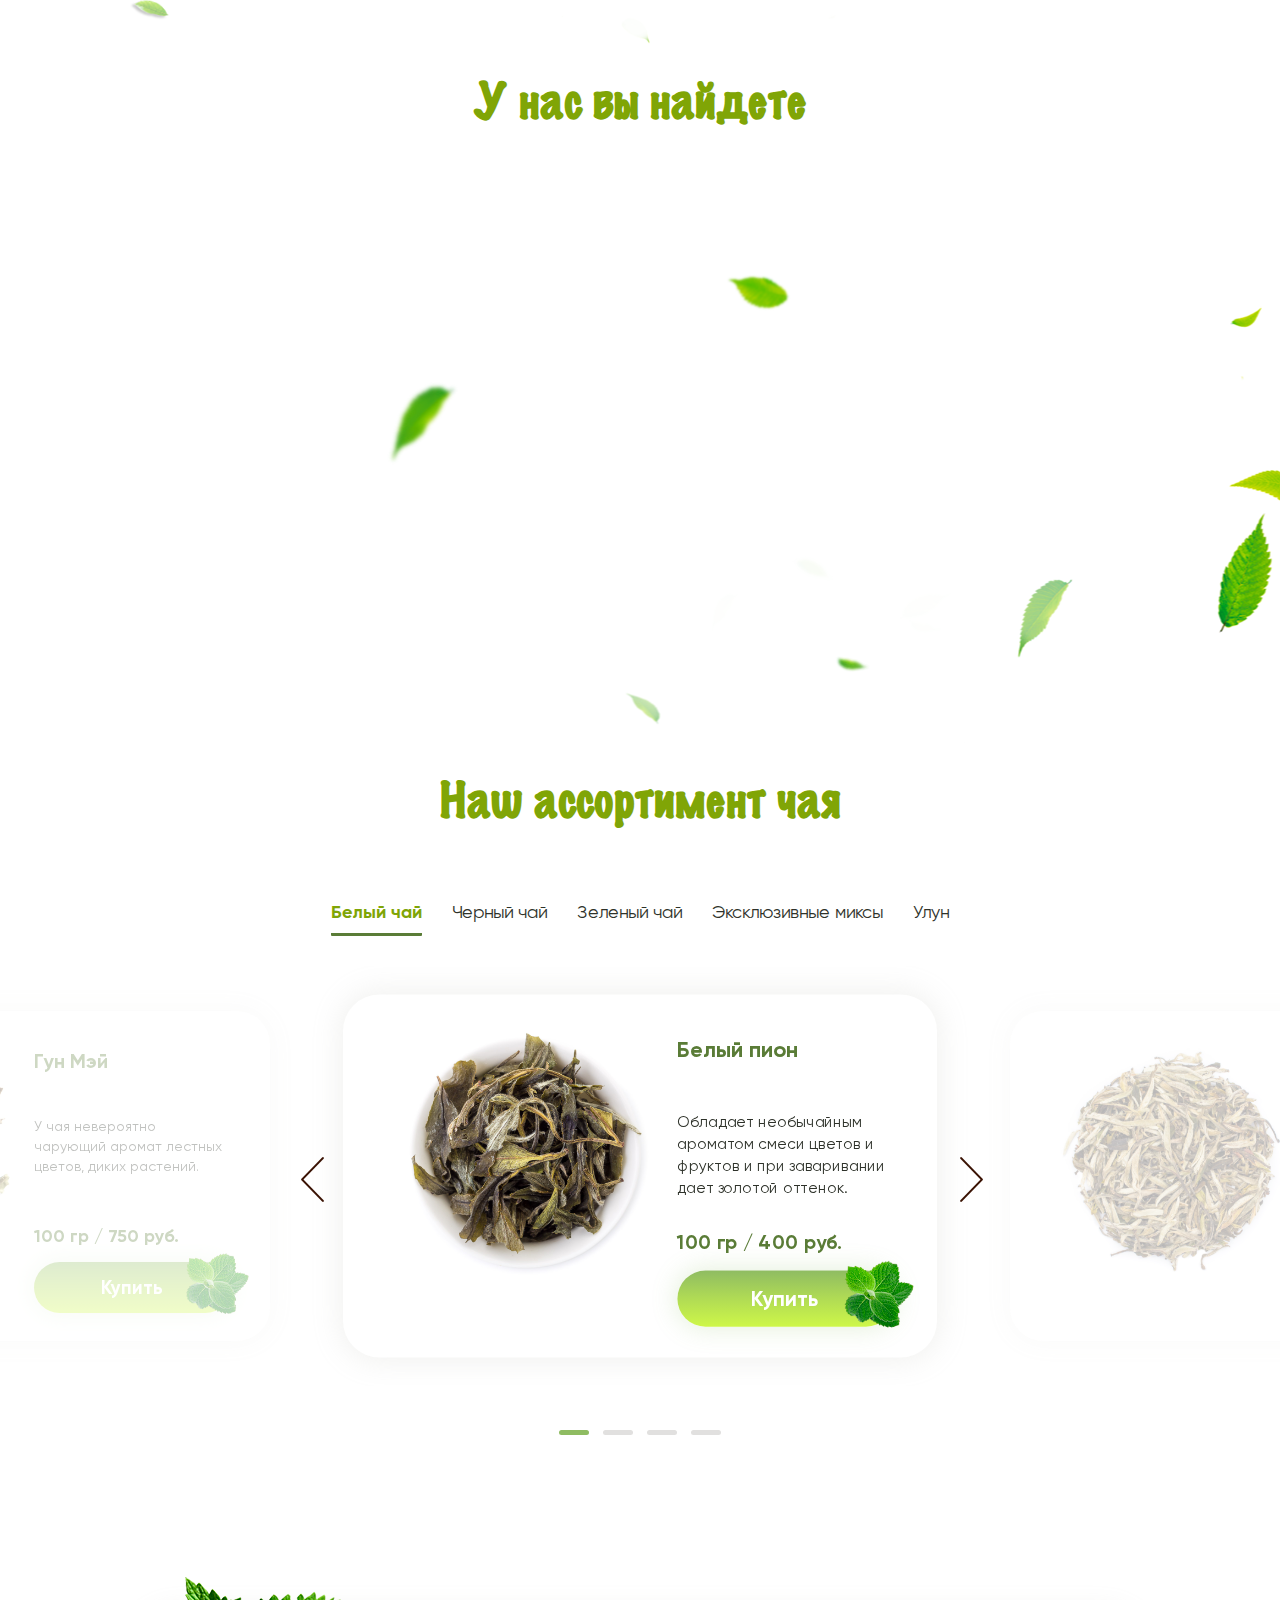
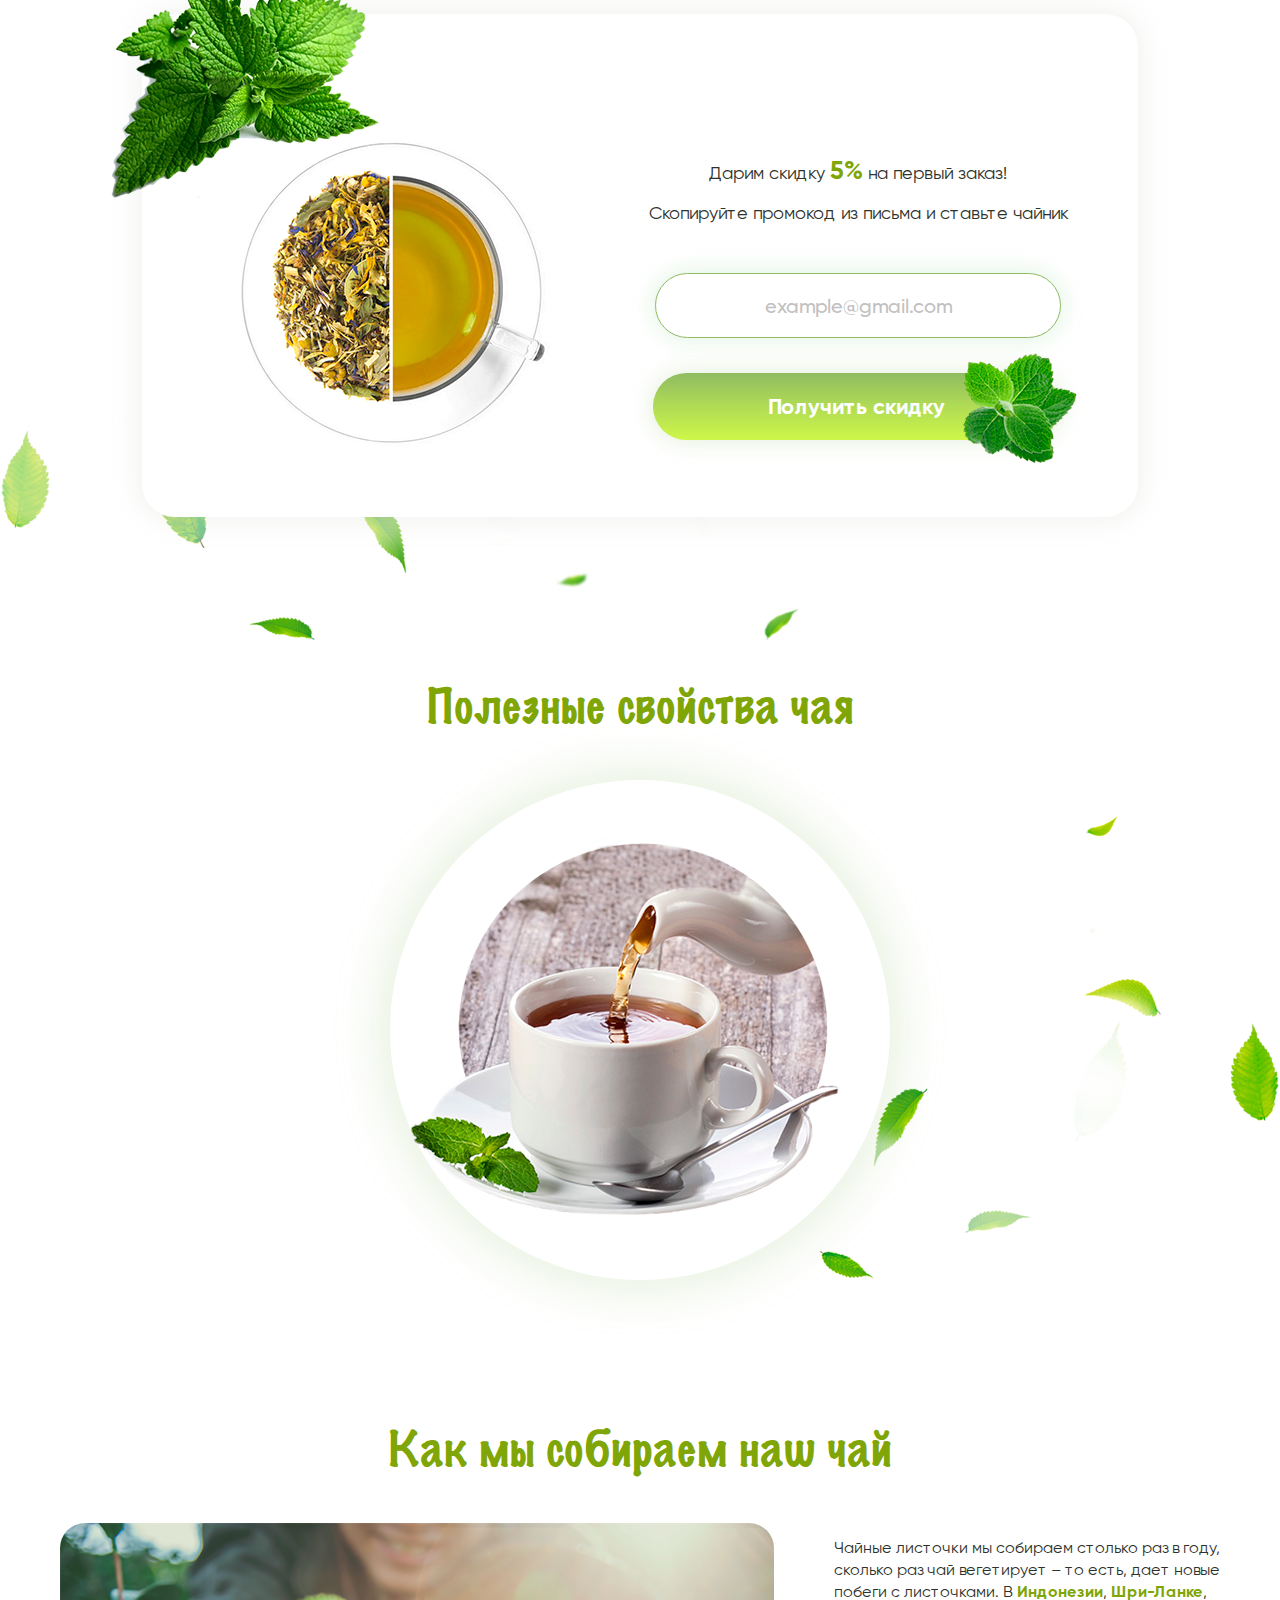
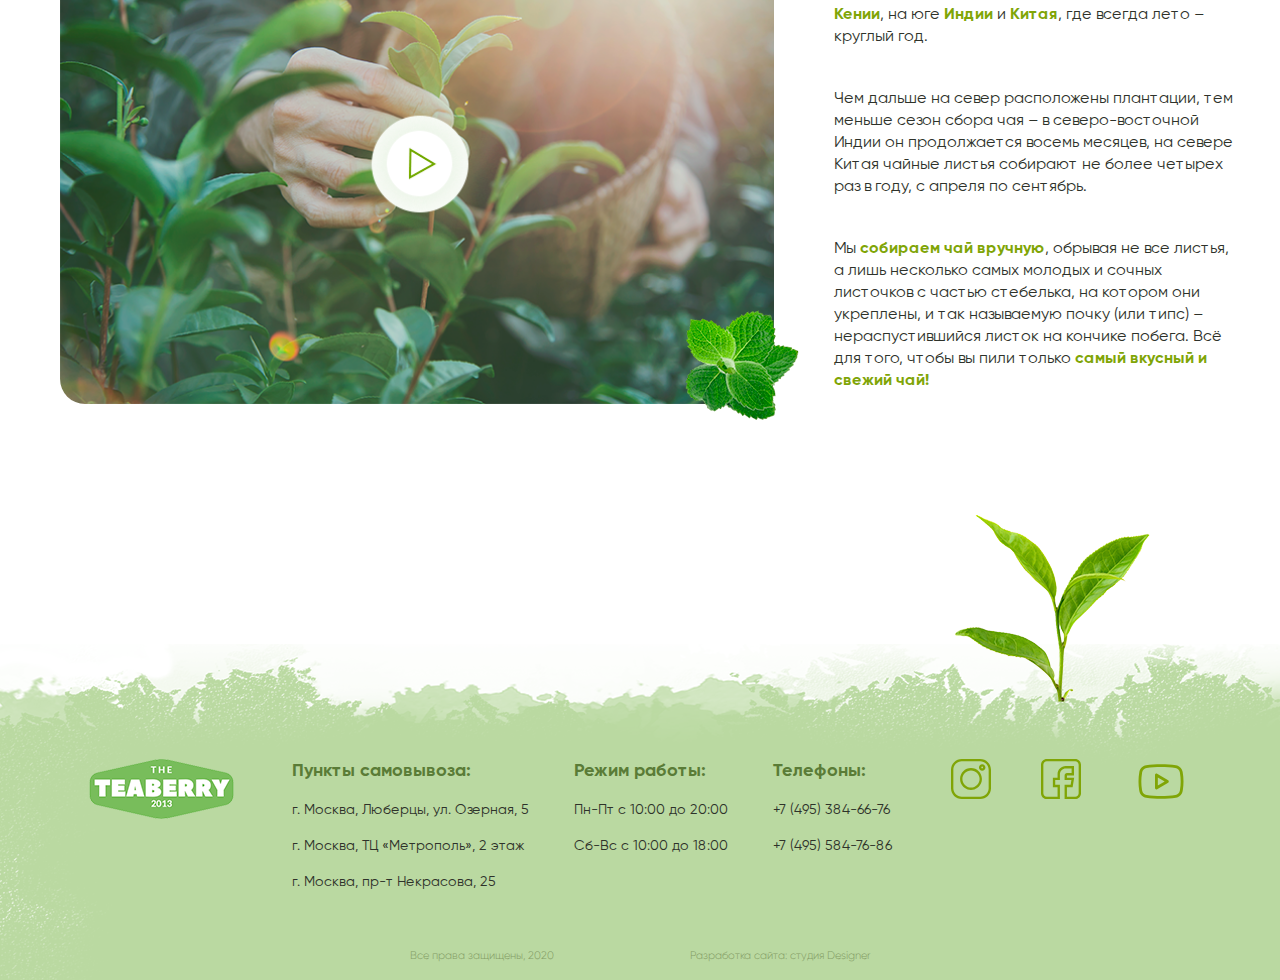
==== commit 6e91359a: "'itog'" ====
--- a/index.html
+++ b/index.html
@@ -109,15 +109,15 @@
                 <div id="down2">и регулярные акции</div>
             </div>
             <div class="feature-item">
-                <div id="top3">Эксключивные</div>
-                <div class="feature-item-image">
+                <div id="top3">Эксклюзивные</div>
+                <div class="feature-item-image third">
                     <img src="images/feature3.png" alt="">
                 </div>
                 <div id="down3">чайные миксы</div>
             </div>
             <div class="feature-item">
                 <div id="top4">Многообразие</div>
-                <div class="feature-item-image">
+                <div class="feature-item-image four">
                     <img src="images/feature4.png" alt="">
                 </div>
                 <div id="down4">сортов чая</div>
@@ -954,26 +954,28 @@
                 </div>
             </div>
         </div>
-        <div class="footer-block">
-            <div class="footer-title">Пункты самовывоза:</div>
-            <div class="footer-block-hide">
-                <div class="footer-item">г. Москва, Люберцы, ул. Озерная, 5</div>
-                <div class="footer-item">г. Москва, ТЦ «Метрополь», 2 этаж</div>
-                <div class="footer-item">г. Москва, пр-т Некрасова, 25</div>
-            </div>
-        </div>
-        <div class="footer-block">
-            <div class="footer-title">Режим работы:</div>
-            <div class="footer-block-hide">
-                <div class="footer-item">Пн-Пт с 10:00 до 20:00</div>
-                <div class="footer-item">Сб-Вс с 10:00 до 18:00</div>
-            </div>
-        </div>
-        <div class="footer-block">
-            <div class="footer-title">Телефоны:</div>
-            <div class="footer-block-hide">
-                <div class="footer-item">+7 (495) 384-66-76</div>
-                <div class="footer-item">+7 (495) 584-76-86</div>
+        <div id="footer-block-container">
+            <div class="footer-block">
+                <div class="footer-title">Пункты самовывоза:</div>
+                <div class="footer-block-hide">
+                    <div class="footer-item">г. Москва, Люберцы, ул. Озерная, 5</div>
+                    <div class="footer-item">г. Москва, ТЦ «Метрополь», 2 этаж</div>
+                    <div class="footer-item">г. Москва, пр-т Некрасова, 25</div>
+                </div>
+            </div>
+            <div class="footer-block">
+                <div class="footer-title">Режим работы:</div>
+                <div class="footer-block-hide">
+                    <div class="footer-item">Пн-Пт с 10:00 до 20:00</div>
+                    <div class="footer-item">Сб-Вс с 10:00 до 18:00</div>
+                </div>
+            </div>
+            <div class="footer-block">
+                <div class="footer-title">Телефоны:</div>
+                <div class="footer-block-hide">
+                    <div class="footer-item">+7 (495) 384-66-76</div>
+                    <div class="footer-item">+7 (495) 584-76-86</div>
+                </div>
             </div>
         </div>
         <div id="footer-icon">
@@ -997,75 +999,6 @@
                 </svg>
             </div>
         </div>
-        <div id="footer-block-hide">
-            <div class="footer-block">
-                <div class="footer-title first">Пункты самовывоза:</div>
-                <div class="footer-block-hide first">
-                    <svg version="1.1" id="Layer_1" xmlns="http://www.w3.org/2000/svg"
-                         xmlns:xlink="http://www.w3.org/1999/xlink" x="0px" y="0px"
-                         viewBox="0 0 492 492" style="enable-background:new 0 0 492 492;" xml:space="preserve">
-<g>
-	<g>
-		<path d="M300.188,246L484.14,62.04c5.06-5.064,7.852-11.82,7.86-19.024c0-7.208-2.792-13.972-7.86-19.028L468.02,7.872
-			c-5.068-5.076-11.824-7.856-19.036-7.856c-7.2,0-13.956,2.78-19.024,7.856L246.008,191.82L62.048,7.872
-			c-5.06-5.076-11.82-7.856-19.028-7.856c-7.2,0-13.96,2.78-19.02,7.856L7.872,23.988c-10.496,10.496-10.496,27.568,0,38.052
-			L191.828,246L7.872,429.952c-5.064,5.072-7.852,11.828-7.852,19.032c0,7.204,2.788,13.96,7.852,19.028l16.124,16.116
-			c5.06,5.072,11.824,7.856,19.02,7.856c7.208,0,13.968-2.784,19.028-7.856l183.96-183.952l183.952,183.952
-			c5.068,5.072,11.824,7.856,19.024,7.856h0.008c7.204,0,13.96-2.784,19.028-7.856l16.12-16.116
-			c5.06-5.064,7.852-11.824,7.852-19.028c0-7.204-2.792-13.96-7.852-19.028L300.188,246z"/>
-	</g>
-</g>
-</svg>
-                    <div class="footer-item">г. Москва, Люберцы, ул. Озерная, 5</div>
-                    <div class="footer-item">г. Москва, ТЦ «Метрополь», 2 этаж</div>
-                    <div class="footer-item">г. Москва, пр-т Некрасова, 25</div>
-                </div>
-            </div>
-            <div class="footer-block">
-                <div class="footer-title second">Режим работы:</div>
-                <div class="footer-block-hide second">
-                    <svg version="1.1" id="Layer_1" xmlns="http://www.w3.org/2000/svg"
-                         xmlns:xlink="http://www.w3.org/1999/xlink" x="0px" y="0px"
-                         viewBox="0 0 492 492" style="enable-background:new 0 0 492 492;" xml:space="preserve">
-<g>
-	<g>
-		<path d="M300.188,246L484.14,62.04c5.06-5.064,7.852-11.82,7.86-19.024c0-7.208-2.792-13.972-7.86-19.028L468.02,7.872
-			c-5.068-5.076-11.824-7.856-19.036-7.856c-7.2,0-13.956,2.78-19.024,7.856L246.008,191.82L62.048,7.872
-			c-5.06-5.076-11.82-7.856-19.028-7.856c-7.2,0-13.96,2.78-19.02,7.856L7.872,23.988c-10.496,10.496-10.496,27.568,0,38.052
-			L191.828,246L7.872,429.952c-5.064,5.072-7.852,11.828-7.852,19.032c0,7.204,2.788,13.96,7.852,19.028l16.124,16.116
-			c5.06,5.072,11.824,7.856,19.02,7.856c7.208,0,13.968-2.784,19.028-7.856l183.96-183.952l183.952,183.952
-			c5.068,5.072,11.824,7.856,19.024,7.856h0.008c7.204,0,13.96-2.784,19.028-7.856l16.12-16.116
-			c5.06-5.064,7.852-11.824,7.852-19.028c0-7.204-2.792-13.96-7.852-19.028L300.188,246z"/>
-	</g>
-</g>
-</svg>
-                    <div class="footer-item">Пн-Пт с 10:00 до 20:00</div>
-                    <div class="footer-item">Сб-Вс с 10:00 до 18:00</div>
-                </div>
-            </div>
-            <div class="footer-block">
-                <div class="footer-title third">Телефоны:</div>
-                <div class="footer-block-hide third">
-                    <svg version="1.1" id="Layer_1" xmlns="http://www.w3.org/2000/svg"
-                         xmlns:xlink="http://www.w3.org/1999/xlink" x="0px" y="0px"
-                         viewBox="0 0 492 492" style="enable-background:new 0 0 492 492;" xml:space="preserve">
-<g>
-	<g>
-		<path d="M300.188,246L484.14,62.04c5.06-5.064,7.852-11.82,7.86-19.024c0-7.208-2.792-13.972-7.86-19.028L468.02,7.872
-			c-5.068-5.076-11.824-7.856-19.036-7.856c-7.2,0-13.956,2.78-19.024,7.856L246.008,191.82L62.048,7.872
-			c-5.06-5.076-11.82-7.856-19.028-7.856c-7.2,0-13.96,2.78-19.02,7.856L7.872,23.988c-10.496,10.496-10.496,27.568,0,38.052
-			L191.828,246L7.872,429.952c-5.064,5.072-7.852,11.828-7.852,19.032c0,7.204,2.788,13.96,7.852,19.028l16.124,16.116
-			c5.06,5.072,11.824,7.856,19.02,7.856c7.208,0,13.968-2.784,19.028-7.856l183.96-183.952l183.952,183.952
-			c5.068,5.072,11.824,7.856,19.024,7.856h0.008c7.204,0,13.96-2.784,19.028-7.856l16.12-16.116
-			c5.06-5.064,7.852-11.824,7.852-19.028c0-7.204-2.792-13.96-7.852-19.028L300.188,246z"/>
-	</g>
-</g>
-</svg>
-                    <div class="footer-item">+7 (495) 384-66-76</div>
-                    <div class="footer-item">+7 (495) 584-76-86</div>
-                </div>
-            </div>
-        </div>
     </div>
     <div id="footer-down">
         <div class="gray">Все права защищены, 2020</div>
@@ -1079,7 +1012,7 @@
         <div id="popup-choose">
             <div class="popup-form">
                 <form action="">
-                    <select required style="color:gray" id="order" onchange="this.style.color='black'">
+                    <select required id="order" onchange="this.style.color='black'">
                         <option value="" style="display:none">Ваш заказ</option>
                         <option>Белый пион</option>
                         <option>Серебрянные иглы</option>
@@ -1104,25 +1037,25 @@
                         <option>Женьшень Улун</option>
                         <option>Да Хун Пао</option>
                     </select>
-                    <div class="popup-input">Введите данные</div>
+                    <div class="popup-input">Выберите чай</div>
                 </form>
             </div>
             <div class="popup-form">
                 <form action="">
                     <input type="text" placeholder="Кол-во грамм" id="amount">
-                    <div class="popup-input">Введите данные</div>
+                    <div class="popup-input">Укажите граммы</div>
                 </form>
             </div>
             <div class="popup-form">
                 <form action="">
                     <input type="text" placeholder="Ваше имя" id="name">
-                    <div class="popup-input">Введите данные</div>
+                    <div class="popup-input">Введите имя</div>
                 </form>
             </div>
             <div class="popup-form">
                 <form action="">
                     <input type="text" placeholder="Ваш телефон" id="phone">
-                    <div class="popup-input">Введите данные</div>
+                    <div class="popup-input">Введите телефон</div>
                 </form>
             </div>
         </div>
--- a/css/main.css
+++ b/css/main.css
@@ -142,8 +142,8 @@
 
 #features-container, #bought-container {
     margin: 0 auto;
-    max-width: 1160px;
-    padding: 0 20px;
+    max-width: 1180px;
+    padding: 0 10px;
 }
 
 #features-container #features-items {
@@ -157,9 +157,9 @@
     border-radius: 50%;
     background-color: rgb(255, 255, 255);
     box-shadow: 0px 0px 47.31px 9.69px rgba(143, 188, 98, 0.21);
-    width: 245px;
-    height: 245px;
-    margin-right: 60px;
+    width: 215px;
+    height: 215px;
+    margin-right: 106px;
 }
 
 #features-container #features-items .feature-item:last-child {
@@ -184,28 +184,40 @@
     display: flex;
     justify-content: center;
     align-items: center;
-    margin-top: 9px;
 }
 
 #features-container #features-items .feature-item .first {
-    margin-top: 18px;
-    margin-bottom: -9px;
+    margin-top: 5px;
 }
 
 #features-container #features-items .feature-item .second {
-    margin-top: -15px;
-    margin-bottom: -6px;
+    margin-top: -30px;
+}
+
+#features-container #features-items .feature-item .third, #features-container #features-items .feature-item .four {
+    margin-top: -4px;
 }
 
 #down1, #down2, #down3, #down4 {
     font-size: 16px;
     font-family: "GilroyRegular", sans-serif;
     color: rgb(46, 50, 42);
-    margin-bottom: 15px;
-}
-
-#down3, #down4 {
-    margin-top: 10px;
+}
+
+#down1 {
+    margin-top: -25px;
+}
+
+#down2 {
+    margin-top: -20px;
+}
+
+#down3 {
+    margin-top: -4px;
+}
+
+#down4 {
+    margin-top: 4px;
 }
 
 #top2 div {
@@ -239,6 +251,14 @@
 
 #bought-items .bought-item:nth-child(2n) {
     margin-right: 0;
+}
+
+#bought-items .bought-item:nth-child(2) {
+    margin-left: 58px;
+}
+
+#bought-items .bought-item:nth-child(4) {
+    margin-left: 75px;
 }
 
 #bought-items .bought-item .bought-item-image {
@@ -374,7 +394,7 @@
     box-shadow: 0px 0px 26.39px 2.61px rgba(180, 179, 171, 0.19);
     max-width: 570px !important;
     height: 330px !important;
-    margin: 30px 20px;
+    margin: 45px 50px;
     outline: none;
     box-sizing: border-box;
     padding: 10px 25px 55px 25px;
@@ -422,7 +442,7 @@
     width: 197px;
     height: 51px;
     font-size: 19px;
-    padding: 14px 63px;
+    padding: 14px 67px;
     text-decoration: none;
 }
 
@@ -517,7 +537,7 @@
     box-shadow: 0px 0px 23px 2px rgba(31, 168, 37, 0.13);
     border-radius: 35px;
     text-align: center;
-    padding: 24px 105px;
+    padding: 24px 27px;
     width: 406px;
     height: 65px;
     font-size: 20px;
@@ -786,8 +806,8 @@
 
 #collect-container #collect-flower {
     position: absolute;
-    bottom: -305px;
-    left: 185px;
+    bottom: -315px;
+    left: 120px;
 }
 
 #footer {
@@ -862,7 +882,7 @@
 #footer-block-hide .footer-block-hide {
     display: none;
     position: absolute;
-    background: rgba(255, 255, 255);
+    background: rgb(255, 255, 255);
     box-shadow: 0 4px 20px rgba(102, 102, 102, 0.15);
     border-radius: 10px;
     padding: 15px;
@@ -923,6 +943,7 @@
     line-height: 40px;
     text-align: center;
     margin: 75px auto 40px auto;
+    width: 295px;
 }
 
 .wow {
@@ -969,12 +990,28 @@
     box-shadow: 0px 0px 23px 2px rgba(31, 168, 37, 0.13);
     outline: none;
     font-size: 14px;
-    font-family: "GilroyRegular", sans-serif;
+    font-family: "GilroyMedium", sans-serif;
     width: 258px;
     box-sizing: border-box;
-    padding: 16px 0 16px 30px;
+    padding: 16px 15px 16px 20px;
     margin-right: 35px;
     margin-bottom: 35px;
+    appearance: none;
+}
+
+#popup-choose select {
+    color: rgb(194, 192, 192);
+}
+
+.popup-form:first-child {
+    position: relative;
+}
+
+.popup-form:first-child form:after {
+    content:  url("../images/right-popup.png");
+    position: absolute;
+    right: 66px;
+    top: 17px;
 }
 
 #popup-content #popup-choose {
@@ -1054,7 +1091,9 @@
     right:0;
     bottom:0;
     background-image:url("../images/video.png");
-    background-size:cover;
+    border-radius: 25px;
+    background-size: cover;
+    background-repeat: no-repeat;
 }
 
 .owl-carousel .owl-item img {
@@ -1081,7 +1120,7 @@
 
 .owl-carousel .owl-nav button.owl-prev span {
     position: absolute;
-    left: 32.7%;
+    left: 23.5%;
     top: 40%;
     background-image: url("../images/left.png");
     background-size: cover;
@@ -1092,7 +1131,7 @@
 
 .owl-carousel .owl-nav button.owl-next span {
     position: absolute;
-    left: 66%;
+    left: 75%;
     top: 40%;
     background-image: url("../images/right.png");
     background-size: cover;
@@ -1107,4 +1146,19 @@
 
 .owl-carousel.owl-drag .owl-item.center {
     opacity: 1;
+    transform: scale(1.1);
+}
+
+.mfp-bg {
+    background: rgb(41, 61, 41);
+}
+
+#footer-block-container {
+    display: flex;
+}
+#footer-block-container .footer-block {
+    margin-right: 45px;
+}
+#footer-block-container .footer-block:last-child {
+    margin-right: 0;
 }--- a/css/adaptive.css
+++ b/css/adaptive.css
@@ -8,8 +8,21 @@
     #main {
         background-size: 100%;
     }
+}
+
+@media screen and (min-width: 2000px) {
+    .owl-carousel .owl-nav button.owl-next span {
+        left: 66.5%;
+    }
+    .owl-carousel .owl-nav button.owl-prev span {
+        left: 32.5%;
+    }
+}
+
+@media screen and (min-width: 1300px) {
     .product-container {
-        margin: 18px auto;
+        min-width: 550px!important;
+        margin: 45px auto;
     }
 }
 
@@ -197,6 +210,16 @@
 }
 
 /*768-869*/
+@media screen and (max-width: 900px) {
+    .owl-carousel .owl-nav button.owl-prev span {
+        left: 17%!important;
+    }
+    .owl-carousel .owl-nav button.owl-next span {
+        left: 80%;
+    }
+}
+
+/*768-869*/
 @media screen and (max-width: 869px) {
     #main #main-header .main-header-item {
         text-align: center;
@@ -205,6 +228,9 @@
 
 /*768-1023*/
 @media screen and (max-width: 1023px) {
+    #popup-content h2 {
+        margin-left: 140px;
+    }
     .product-container .product-content .product-content-title h2 {
         text-align: center;
         padding-top: 10px;
@@ -212,7 +238,9 @@
     }
     .product-container {
         display: block;
-        height: 415px !important;
+        height: 425px !important;
+        max-width: 370px !important;
+        margin: 40px auto;
     }
     .product-container .product-image {
         max-width: 150px;
@@ -235,11 +263,7 @@
         margin: 0 auto;
     }
     .owl-carousel .owl-nav button.owl-prev span {
-        left: 23.7%;
-    }
-
-    .owl-carousel .owl-nav button.owl-next span {
-        left: 74%;
+        left: 22%;
     }
 
     #main {
@@ -269,7 +293,7 @@
     }
 
     #main .btn img {
-        right: -116px;
+        right: -137px;
         top: -64px;
     }
 
@@ -336,14 +360,17 @@
     }
 
     iframe {
-        width: 534px;
-        height: 324px;
-        margin-bottom: 40px;
+        width: 450px;
+        height: 290px;
+    }
+
+    .video-overlay {
+        background-size: 100%;
     }
 
     #collect-container #collect-mint {
-        top: -104px;
-        left: 410px;
+        top: -107px;
+        left: 395px;
     }
 
     #collect-container #collect-flower {
@@ -358,6 +385,7 @@
     #collect-container #collect-text {
         margin-left: 0;
         text-align: justify;
+        margin-top: 30px;
     }
 
     #collect-container #collect-text .collect-text {
@@ -381,10 +409,44 @@
         margin-right: 18px;
         width: 25px;
     }
+    #footer-block-container .footer-block {
+        margin-right: 15px;
+    }
 }
 
 /*580-767*/
 @media screen and (max-width: 767px) {
+    #popup-content h2 {
+    }
+    .gray {
+        margin-top: 17px;
+    }
+    #footer-container {
+        display: block;
+        padding-top: 86px;
+    }
+    #footer-container .logo {
+        display: flex;
+        justify-content: center;
+    }
+    #footer-icon-hide {
+        justify-content: center;
+        margin-left: 30px;
+    }
+    #footer-block-container {
+        display: flex;
+        justify-content: center;
+        margin-top: 20px;
+    }
+    #footer-block-container .footer-block {
+        margin-right: 30px;
+    }
+    #footer-block-container .footer-block:last-child {
+        margin-right: 0;
+    }
+    .product-container {
+        max-width: 268px !important;
+    }
     #assortment .category-container {
         display: block;
     }
@@ -398,6 +460,7 @@
 
     #main #main-header #burger {
         display: block;
+        fill: rgb(128, 165, 6);
     }
 
     #main #main-header #menu {
@@ -410,16 +473,18 @@
         justify-content: flex-start;
         margin: 0;
         padding-top: 75px;
-        background: rgba(0, 0, 0, 0.93);
         top: 0;
         z-index: 100;
         right: 0;
-    }
+        background-color: rgb(41, 61, 41);
+        opacity: 0.8;
+}
 
     #menu svg {
         display: block;
         width: 30px;
         fill: rgb(128, 165, 6);
+        opacity: 1;
         position: absolute;
         top: 20px;
         right: 20px;
@@ -436,6 +501,10 @@
         display: block;
     }
 
+    #main #main-header .main-header-item:nth-child(4) {
+        margin-left: 10px;
+    }
+
     svg {
         width: 40px;
         height: 40px;
@@ -498,6 +567,10 @@
         max-width: 330px;
     }
 
+    #bought-items .bought-item:nth-child(2n) {
+        margin-left: 0;
+    }
+
     #stock-container {
         position: relative;
     }
@@ -541,10 +614,6 @@
         font-size: 13px;
     }
 
-    #footer-container .footer-item {
-        font-size: 10px;
-    }
-
     #footer-container .footer-svg svg {
         width: 26px;
         height: 28px;
@@ -562,20 +631,6 @@
     #properties-container #properties-main #properties-image img {
         margin: 37px 20px;
     }
-
-    .properties-main-hide-point {
-        font-size: 10px;
-    }
-
-    #properties-main-hide {
-        max-width: 304px;
-    }
-
-    .gray {
-        font-size: 8px;
-        margin-top: 30px;
-    }
-
     #footer-container .logo {
         position: relative;
     }
@@ -595,18 +650,11 @@
     #features {
         padding: 62px 0 33px 0;
     }
-    .product-container {
-        margin: 0 auto;
-        max-width: 300px !important;
-    }
-    .owl-carousel.owl-drag .owl-item.center {
-        margin: 20px 0;
-    }
     .owl-carousel .owl-nav button.owl-prev span {
-        left: 15.7%;
+        left: 7.7%!important;
     }
     .owl-carousel .owl-nav button.owl-next span {
-        left: 80%;
+        left: 89%;
     }
     #main #main-header #menu {
         width: 100%;
@@ -618,10 +666,6 @@
         margin-bottom: 30px;
     }
 
-    .properties-main-hide-point {
-        font-size: 12px;
-    }
-
     #properties-container #properties-main {
         display: none;
     }
@@ -643,13 +687,12 @@
     }
 
     iframe {
-        width: 436px;
-        height: 249px;
+        width: 400px;
+        height: 231px;
     }
 
     #collect-container #collect-text .collect-text {
-        font-size: 11px;
-        text-align: center;
+        width: 400px;
     }
 
     #collect-container #collect-mint {
@@ -661,11 +704,6 @@
         width: 65px;
     }
 
-    #collect-container #collect-text .collect-text {
-        font-size: 11px;
-        width: 400px;
-    }
-
     #collect-container #collect-flower {
         bottom: -226px;
         left: 298px;
@@ -675,10 +713,6 @@
         width: 108px;
     }
 
-    #footer-container .logo img {
-        width: 100%;
-    }
-
     #footer-container .footer-svg {
         margin-right: 11px;
     }
@@ -688,19 +722,10 @@
         height: 28px;
     }
 
-    #footer-container .footer-item {
-        font-size: 9px;
-        width: 108px;
-    }
-
     #footer-container .footer-title {
         font-size: 11px;
     }
 
-    #footer-container {
-        padding: 115px 10px 0 20px;
-    }
-
     #collect {
         margin-bottom: 90px;
     }
@@ -709,16 +734,12 @@
         bottom: -158px;
     }
 
-    #footer-container .logo {
-        width: 100px;
-    }
-
     .footer-block {
         text-align: left;
     }
 
-    #footer-container .footer-block:last-child {
-        width: 75px;
+    #footer-container .footer-item {
+        font-size: 10px;
     }
 
     .gray:first-child {
@@ -728,6 +749,51 @@
 
 /*320-479*/
 @media screen and (max-width: 479px) {
+    form .popup-input {
+        margin-top: -12px;
+    }
+    #popup-content #popup-action .btn {
+        margin-left: 0;
+        width: 202px;
+        padding: 15px 29px;
+        height: 50px;
+        font-size: 17px;
+        margin-top: 5px;
+    }
+    #popup-content h2 {
+        margin-left: 0;
+        background-color: white;
+        border-radius: 20px;
+        margin-bottom: 20px;
+    }
+    #popup-content input, #popup-choose select {
+        margin-bottom: 10px;
+    }
+    #answer {
+        font-size: 17px;
+    }
+    #stock-container #stock-description #stock-text {
+        width: 268px;
+    }
+    .properties-main-hide-point, #collect-container #collect-text .collect-text {
+        font-size: 14px;
+    }
+    .product-container .product-content .product-action .btn {
+        width: 165px;
+        padding: 14px 55px;
+    }
+    .product-container .product-content .product-content-description {
+        width: 144px;
+    }
+    .product-container .product-content .product-action .btn img {
+        display: none;
+    }
+    .product-container {
+        max-width: 200px !important;
+    }
+    #bought-items .bought-item .bought-item-main, #bought-items .bought-item:nth-child(3) .bought-item-main, #bought-items .bought-item:nth-child(4) .bought-item-main {
+        padding: 0;
+    }
     #stock-container {
         height: 370px;
     }
@@ -744,9 +810,6 @@
         width: 300px;
         margin-bottom: 15px;
     }
-    iframe {
-        width: 262px;
-    }
     #properties-main-hide {
         max-width: 250px;
     }
@@ -772,13 +835,10 @@
         display: none;
     }
     .owl-carousel .owl-nav button.owl-prev span {
-        left: 5.7%;
+        left: 5.7%!important;
     }
     .owl-carousel .owl-nav button.owl-next span {
         left: 88%;
-    }
-    .product-container {
-        max-width: 245px !important;
     }
     #main {
         height: 480px;
@@ -884,7 +944,7 @@
     }
 
     #stock-container #stock-description #stock-text {
-        font-size: 10px;
+        font-size: 12px;
     }
 
     #stock-container #stock-description #stock-text span {
@@ -899,7 +959,7 @@
     }
 
     #stock-container #stock-description .action .btn {
-        margin-left: 0;
+        margin-left: 11px;
         font-size: 13px;
         width: 240px;
         height: 42px;
@@ -974,14 +1034,6 @@
         font-size: 10px;
     }
 
-    #footer-container .footer-item {
-        font-size: 8px;
-    }
-
-    .footer-block-hide, #footer #footer-container .footer-block {
-        display: none;
-    }
-
     #footer #footer-container #footer-block-hide, #footer #footer-container #footer-block-hide .footer-block {
         display: block;
     }
@@ -1018,12 +1070,11 @@
     }
 
     #answer {
-        font-size: 20px;
         margin: 30px auto 0px auto;
     }
 
     #stock-container {
-        height: 366px;
+        height: 380px;
     }
 
     #main .btn {
@@ -1048,4 +1099,21 @@
         margin-top: 100px;
         margin-bottom: 30px;
     }
-}
+    #footer-container {
+        padding-top: 80px;
+    }
+    #footer-block-container {
+        margin-top: 12px;
+    }
+    #footer-block-container .footer-block {
+        margin-right: 12px;
+    }
+    #footer-container .footer-item {
+        font-size: 9px;
+        margin-top: 13px;
+    }
+    .gray {
+        margin-top: 19px;
+        font-size: 7px;
+    }
+}
